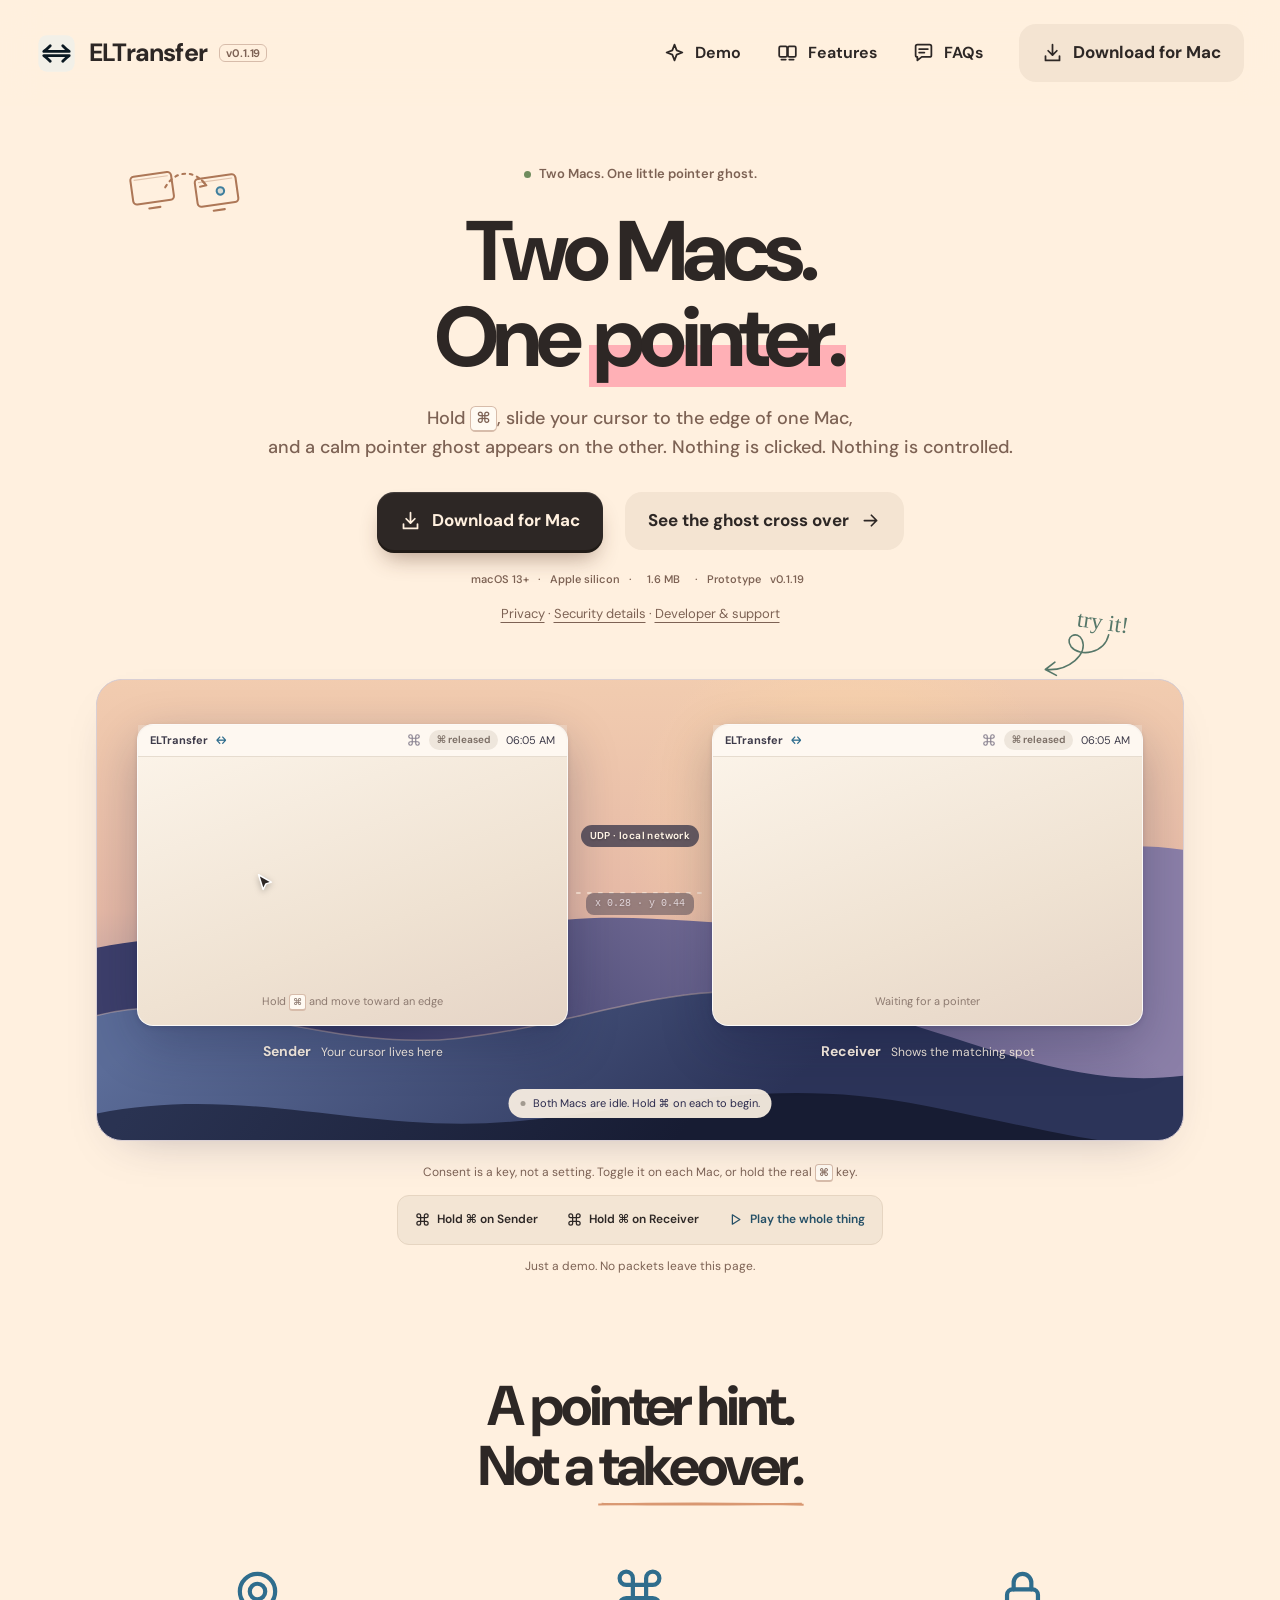
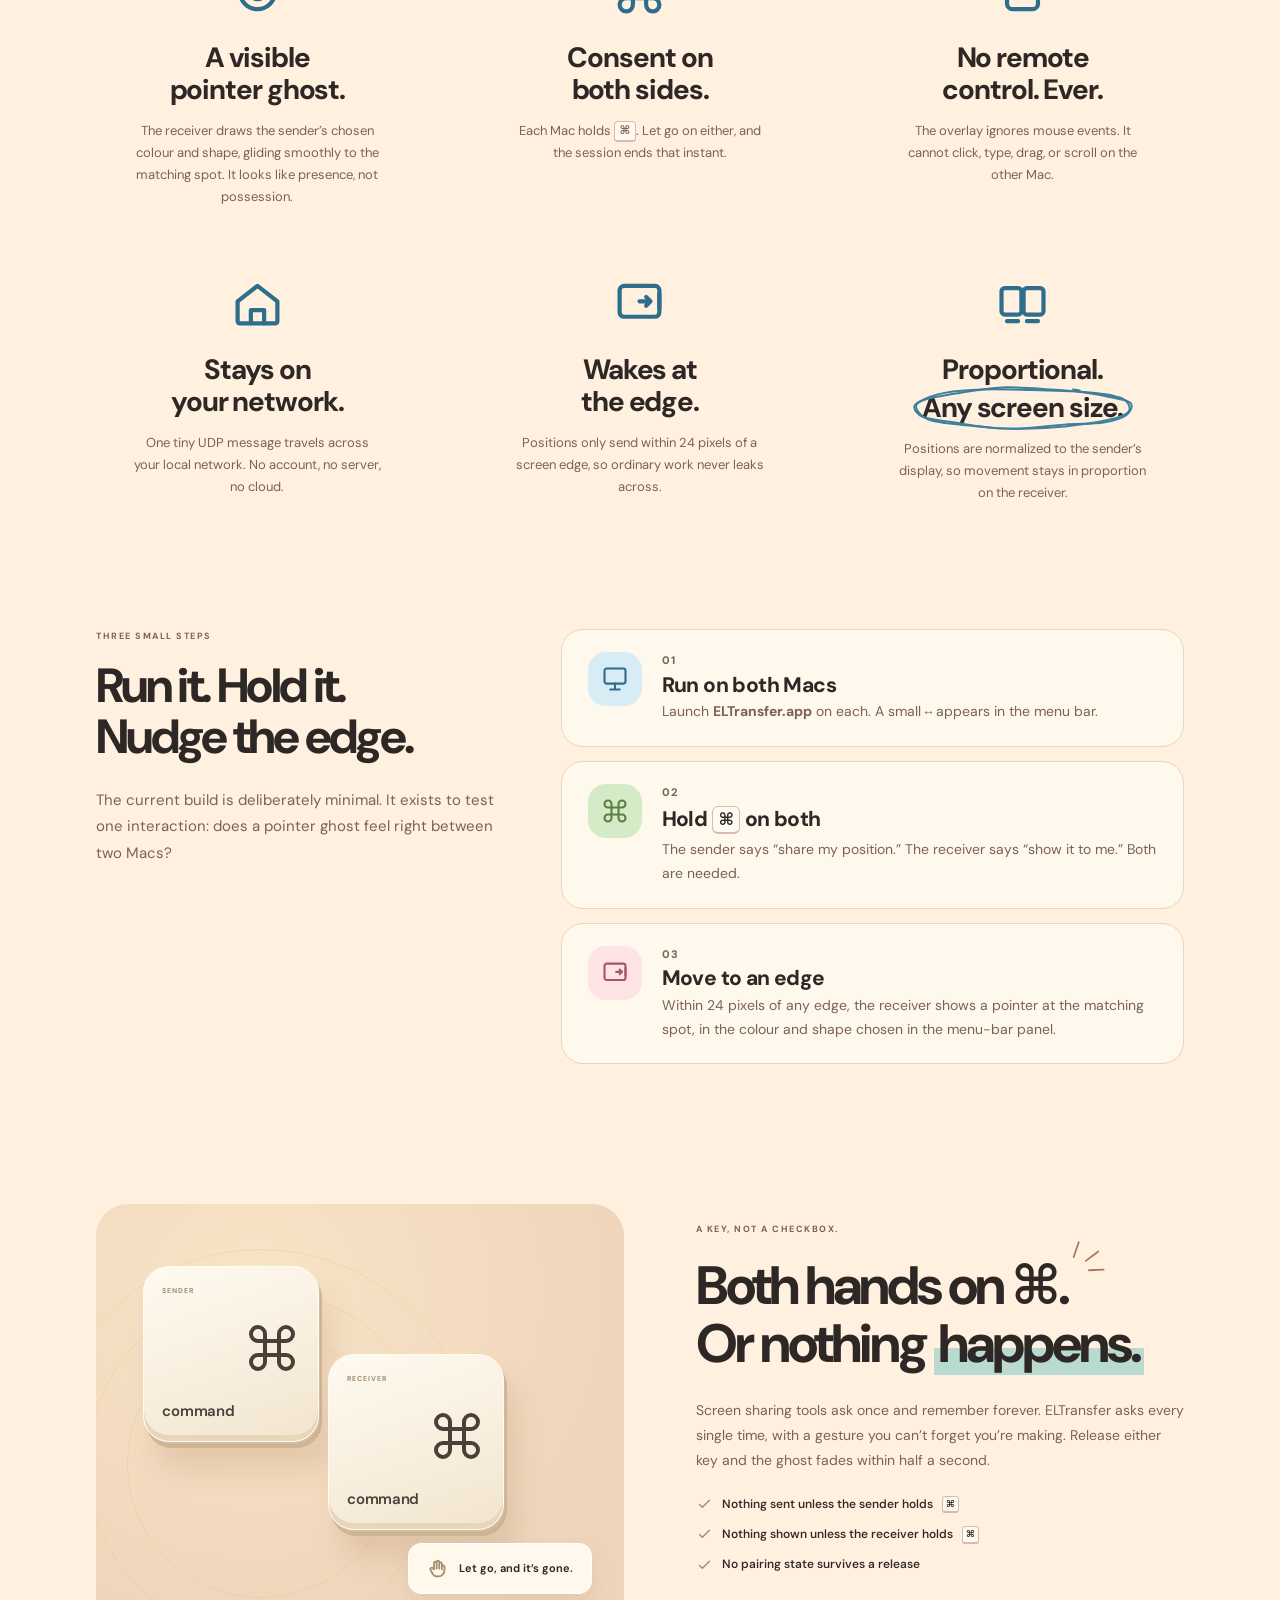
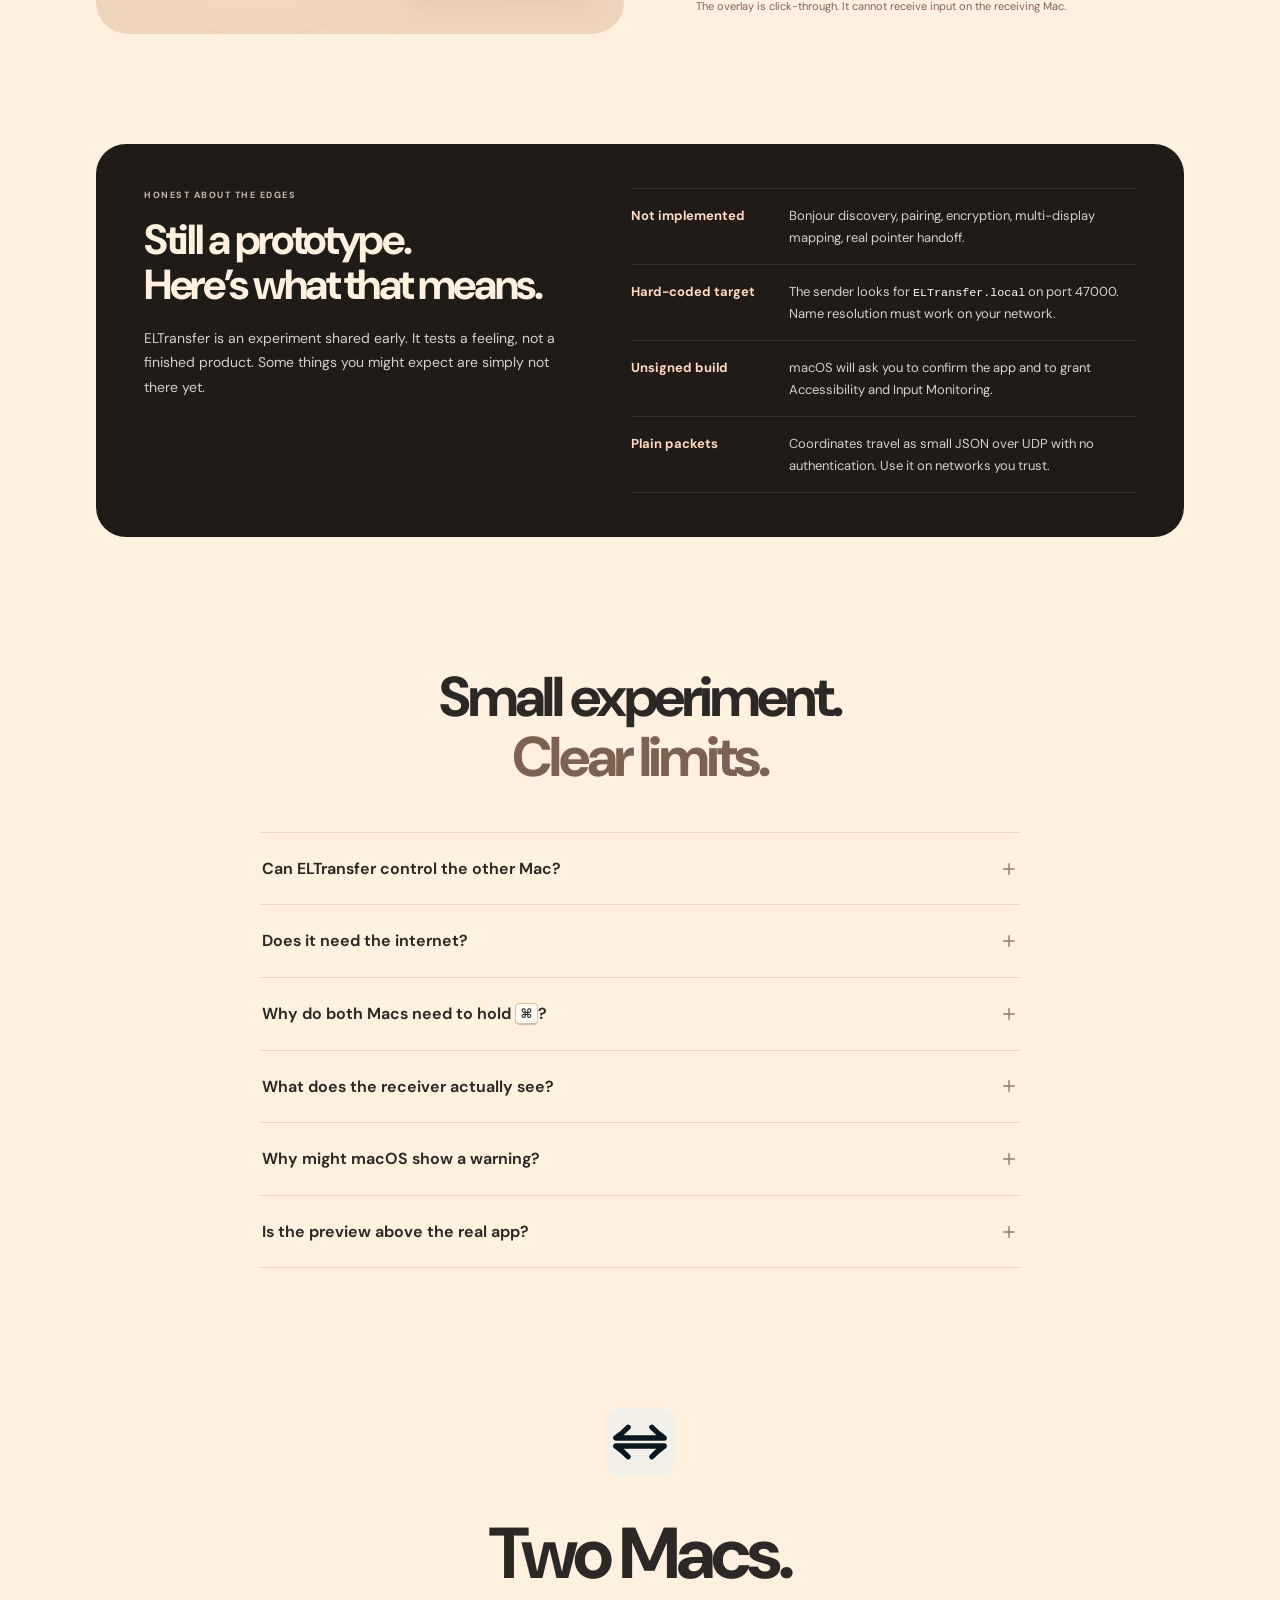
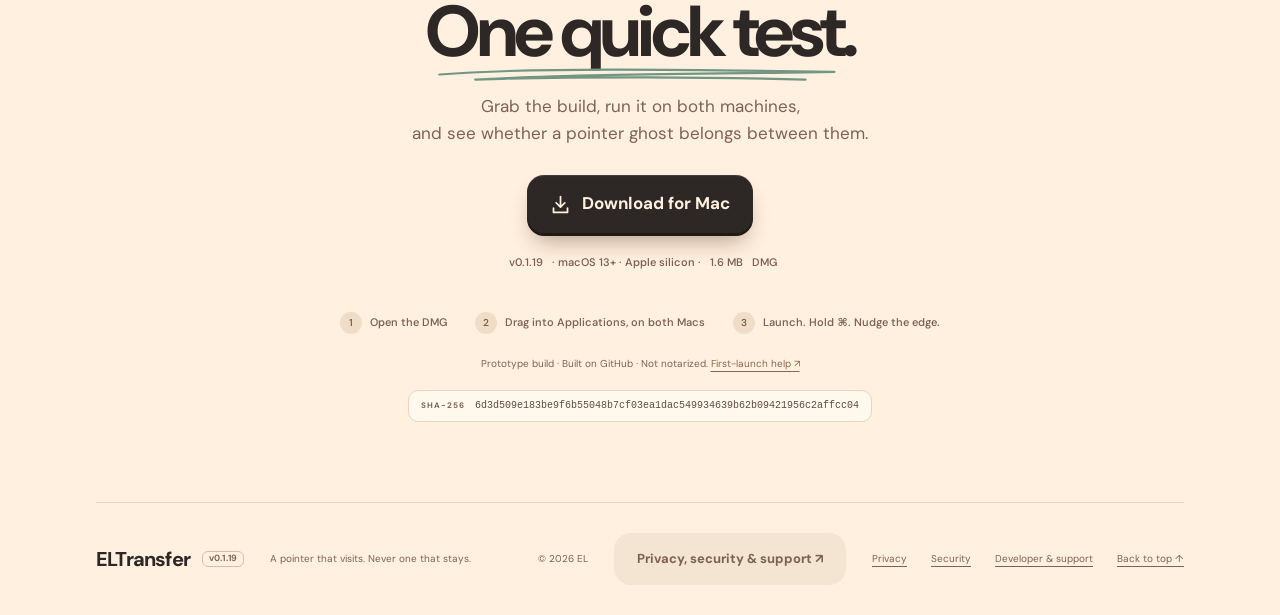
==== eltransfer/index.html @ ddcac4b5 "Publish ELTransfer build 2e50f36" ====
<!doctype html>
<html lang="en">
  <head>
    <meta charset="UTF-8" />
    <link rel="canonical" href="https://duuberian.com/eltransfer/" />
    <meta name="viewport" content="width=device-width, initial-scale=1" />
    <meta name="theme-color" content="#fff0df" />
    <meta
      name="description"
      content="ELTransfer shows where your cursor is on another Mac nearby. A pointer ghost, not a remote control. Local network only, consent on both sides."
    />
    <meta property="og:title" content="ELTransfer — Two Macs. One pointer." />
    <meta
      property="og:description"
      content="A small macOS prototype that shows a sender’s cursor position on a second Mac. No clicks, no typing, no cloud."
    />
    <link rel="icon" href="assets/eltransfer-logo.svg" type="image/svg+xml" />
    <link rel="preconnect" href="https://fonts.googleapis.com" />
    <link rel="preconnect" href="https://fonts.gstatic.com" crossorigin />
    <link
      href="https://fonts.googleapis.com/css2?family=DM+Sans:wght@400;450;500;550;600;650;700;750;800&display=swap"
      rel="stylesheet"
    />
    <link rel="preload" href="assets/desk-wallpaper.svg" as="image" />
    <link rel="stylesheet" href="styles.css?v=4" />
    <title>ELTransfer — Two Macs. One pointer.</title>
  </head>
  <body>
    <a class="skip-link" href="#main">Skip to content</a>
    <svg class="icon-library" xmlns="http://www.w3.org/2000/svg" aria-hidden="true">
      <defs>
        <symbol id="i-arrow" viewBox="0 0 24 24"><path d="M5 12h14m-6-6 6 6-6 6" /></symbol>
        <symbol id="i-download" viewBox="0 0 24 24"><path d="M12 3v12m-5-5 5 5 5-5M4 16v5h16v-5" /></symbol>
        <symbol id="i-command" viewBox="0 0 24 24"><path d="M9 9V6a3 3 0 1 0-3 3h3Zm0 0v6m0-6h6m0 0V6a3 3 0 1 1 3 3h-3Zm0 0v6m0 0h3a3 3 0 1 1-3 3v-3Zm0 0H9m0 0v3a3 3 0 1 1-3-3h3Z" /></symbol>
        <symbol id="i-pointer" viewBox="0 0 24 24"><path d="M5 3l14 8-6 2-3 6-5-16Z" /></symbol>
        <symbol id="i-ghost" viewBox="0 0 24 24"><circle cx="12" cy="12" r="8" /><circle cx="12" cy="12" r="3.5" /></symbol>
        <symbol id="i-lock" viewBox="0 0 24 24"><rect x="5" y="11" width="14" height="9" rx="2.5" /><path d="M8 11V8a4 4 0 0 1 8 0v3" /></symbol>
        <symbol id="i-mac" viewBox="0 0 24 24"><rect x="3" y="3" width="18" height="13" rx="2" /><path d="M8 21h8m-4-5v5" /></symbol>
        <symbol id="i-both" viewBox="0 0 24 24"><rect x="2.5" y="5" width="9" height="12" rx="1.5" /><rect x="12.5" y="5" width="9" height="12" rx="1.5" /><path d="M5 20h5m4 0h5" /></symbol>
        <symbol id="i-check" viewBox="0 0 24 24"><path d="m5 12 4 4L19 6" /></symbol>
        <symbol id="i-chat" viewBox="0 0 24 24"><path d="M5 3h14a2 2 0 0 1 2 2v10a2 2 0 0 1-2 2h-9l-5 4v-4a2 2 0 0 1-2-2V5a2 2 0 0 1 2-2Z" /><path d="M7 8h10M7 12h6" /></symbol>
        <symbol id="i-spark" viewBox="0 0 24 24"><path d="m12 3 2.5 6.5L21 12l-6.5 2.5L12 21l-2.5-6.5L3 12l6.5-2.5L12 3Z" /></symbol>
        <symbol id="i-house" viewBox="0 0 24 24"><path d="m3 11 9-7 9 7v9a1 1 0 0 1-1 1H4a1 1 0 0 1-1-1v-9Z" /><path d="M9 21v-6h6v6" /></symbol>
        <symbol id="i-plus" viewBox="0 0 24 24"><path d="M12 5v14M5 12h14" /></symbol>
        <symbol id="i-play" viewBox="0 0 24 24"><path d="M7 4.5v15l12-7.5-12-7.5Z" /></symbol>
        <symbol id="i-hand" viewBox="0 0 24 24"><path d="M8 13V5.5a1.5 1.5 0 0 1 3 0V12m0-7.5a1.5 1.5 0 0 1 3 0V12m0-5.5a1.5 1.5 0 0 1 3 0V13m0-3a1.5 1.5 0 0 1 3 0v4a7 7 0 0 1-7 7h-1.5a6 6 0 0 1-5-2.7L4 13.5a1.6 1.6 0 0 1 2.7-1.7L8 13" /></symbol>
        <symbol id="i-edge" viewBox="0 0 24 24"><rect x="3" y="4" width="18" height="14" rx="2" /><path d="M21 8v6M13 11h5m-2-2 2 2-2 2" /></symbol>
      </defs>
    </svg>

    <header class="site-header">
      <a class="brand" href="#top" aria-label="ELTransfer home"><span class="app-icon app-icon-small"><img src="assets/eltransfer-logo.svg" alt="" width="1024" height="1024" /></span>ELTransfer <span class="version" data-app-version>v0.1.19</span></a>
      <nav id="main-nav" aria-label="Main navigation">
        <a href="#demo"><svg class="icon" aria-hidden="true"><use href="#i-spark" /></svg>Demo</a>
        <a href="#how"><svg class="icon" aria-hidden="true"><use href="#i-both" /></svg>Features</a>
        <a href="#faq"><svg class="icon" aria-hidden="true"><use href="#i-chat" /></svg>FAQs</a>
        <a class="button button-soft header-download" href="downloads/ELTransfer.dmg" download><svg class="icon" aria-hidden="true"><use href="#i-download" /></svg>Download for Mac</a>
      </nav>
      <button class="menu-button" type="button" aria-label="Open menu" aria-controls="main-nav" aria-expanded="false"><span></span><span></span></button>
    </header>

    <main id="main">
      <section class="hero wrap" id="top">
        <svg class="notebook-doodle hero-screens" viewBox="0 0 120 80" aria-hidden="true" focusable="false">
          <rect x="4" y="14" width="44" height="30" rx="4" />
          <rect x="72" y="26" width="44" height="30" rx="4" />
          <path class="pencil-echo" d="M8 18h36M76 30h36" />
          <path d="M20 50h12M88 62h12" />
          <path class="doodle-arc" d="M40 30c14-18 34-14 44 4" />
          <path d="m80 28 4 6-7 .5" />
          <circle cx="98" cy="42" r="4" />
        </svg>
        <p class="hero-overline"><span class="status-dot"></span> Two Macs. One little pointer ghost.</p>
        <h1>Two Macs.<br /> One <span class="marker">pointer.</span></h1>
        <p class="hero-intro">
          Hold <kbd>⌘</kbd>, slide your cursor to the edge of one Mac,<br /> and a calm pointer ghost appears on the other.
          Nothing is clicked. Nothing is controlled.
        </p>
        <div class="hero-actions">
          <a class="button button-primary" href="downloads/ELTransfer.dmg" download><svg class="icon" aria-hidden="true"><use href="#i-download" /></svg>Download for Mac</a>
          <a class="button button-soft" href="#demo">See the ghost cross over<svg class="icon" aria-hidden="true"><use href="#i-arrow" /></svg></a>
        </div>
        <p class="compatibility">
          macOS 13+ <span>·</span> Apple silicon <span>·</span> <span data-download-size>1.6 MB</span> <span>·</span> Prototype <span data-app-version>v0.1.19</span>
        </p>
        <p class="trust-links"><a href="about.html#privacy-policy">Privacy</a> · <a href="about.html#security">Security details</a> · <a href="about.html#support">Developer &amp; support</a></p>
      </section>

      <section class="demo-section wrap" id="demo" aria-label="Interactive ELTransfer demonstration">
        <div class="demo-margin-note" aria-hidden="true">
          <span>try it!</span>
          <svg class="notebook-doodle" viewBox="0 0 112 72" focusable="false"><path d="M99 8c-6 25-39 31-51 16-10-14 9-23 15-9 8 19-18 42-48 40M26 45 13 55l15 8" /></svg>
        </div>

        <div class="desk" id="desk" data-sender="released" data-receiver="released" data-link="idle">
          <div class="desk-macs">
            <figure class="mac sender" id="sender-mac">
              <div class="mac-screen" id="sender-screen">
                <div class="mac-menubar">
                  <span class="mac-app"><strong>ELTransfer</strong><span class="mac-status" aria-hidden="true">↔</span></span>
                  <span class="mac-system"><svg class="icon" aria-hidden="true"><use href="#i-command" /></svg><span class="consent-pill" id="sender-pill">⌘ released</span><time class="mac-clock" aria-label="Local time"></time></span>
                </div>
                <div class="edge-zone" aria-hidden="true"></div>
                <div class="mac-canvas" id="sender-canvas">
                  <svg class="mac-cursor" id="sender-cursor" viewBox="0 0 24 24" aria-hidden="true"><path d="M5 3l14 8-6 2-3 6-5-16Z" /></svg>
                  <p class="mac-hint" id="sender-hint">Hold <kbd>⌘</kbd> and move toward an edge</p>
                </div>
              </div>
              <figcaption><strong>Sender</strong><span>Your cursor lives here</span></figcaption>
            </figure>

            <div class="link" aria-hidden="true">
              <svg class="link-wire" viewBox="0 0 120 40" preserveAspectRatio="none"><path d="M2 20h116" /></svg>
              <span class="packet" id="packet"></span>
              <span class="link-label" id="link-label">UDP · local network</span>
              <code class="link-readout" id="link-readout">x 0.28 · y 0.44</code>
            </div>

            <figure class="mac receiver" id="receiver-mac">
              <div class="mac-screen" id="receiver-screen">
                <div class="mac-menubar">
                  <span class="mac-app"><strong>ELTransfer</strong><span class="mac-status" aria-hidden="true">↔</span></span>
                  <span class="mac-system"><svg class="icon" aria-hidden="true"><use href="#i-command" /></svg><span class="consent-pill" id="receiver-pill">⌘ released</span><time class="mac-clock" aria-label="Local time"></time></span>
                </div>
                <div class="mac-canvas">
                  <span class="ghost" id="receiver-ghost"><span></span></span>
                  <p class="mac-hint" id="receiver-hint">Waiting for a pointer</p>
                </div>
              </div>
              <figcaption><strong>Receiver</strong><span>Shows the matching spot</span></figcaption>
            </figure>
          </div>
          <p class="desk-caption"><span class="status-dot"></span><span id="demo-caption">Both Macs are idle. Hold ⌘ on each to begin.</span></p>
        </div>

        <div class="demo-controls">
          <p>Consent is a key, not a setting. Toggle it on each Mac, or hold the real <kbd>⌘</kbd> key.</p>
          <div class="consent-group" role="group" aria-label="Demo consent controls">
            <button type="button" class="consent-toggle" data-side="sender" aria-pressed="false"><svg class="icon" aria-hidden="true"><use href="#i-command" /></svg><span>Hold ⌘ on Sender</span></button>
            <button type="button" class="consent-toggle" data-side="receiver" aria-pressed="false"><svg class="icon" aria-hidden="true"><use href="#i-command" /></svg><span>Hold ⌘ on Receiver</span></button>
            <button type="button" class="consent-toggle play" id="demo-play"><svg class="icon" aria-hidden="true"><use href="#i-play" /></svg><span>Play the whole thing</span></button>
          </div>
          <p class="demo-disclaimer">Just a demo. No packets leave this page.</p>
        </div>
        <p class="sr-only" role="status" aria-live="polite" id="demo-status"></p>
        <noscript><p class="noscript-note">This is an illustrative preview. Enable JavaScript to move the pointer; downloads and FAQs work without it.</p></noscript>
      </section>

      <section class="features wrap section" id="how">
        <h2 class="section-title">A pointer hint.<br /> Not a <span class="drawn-underline">takeover.</span></h2>
        <div class="feature-grid">
          <article>
            <svg class="feature-icon icon feature-ghost" viewBox="0 0 24 24" aria-hidden="true">
              <circle class="ghost-ring" cx="12" cy="12" r="8" />
              <circle class="ghost-core" cx="12" cy="12" r="3.5" />
            </svg>
            <h3>A visible<br /> pointer ghost.</h3>
            <p>The receiver draws the sender’s chosen colour and shape, gliding smoothly to the matching spot. It looks like presence, not possession.</p>
          </article>
          <article>
            <svg class="feature-icon icon feature-command" viewBox="0 0 24 24" aria-hidden="true">
              <path class="cmd-shape" d="M9 9V6a3 3 0 1 0-3 3h3Zm0 0v6m0-6h6m0 0V6a3 3 0 1 1 3 3h-3Zm0 0v6m0 0h3a3 3 0 1 1-3 3v-3Zm0 0H9m0 0v3a3 3 0 1 1-3-3h3Z" />
            </svg>
            <h3>Consent on<br /> both sides.</h3>
            <p>Each Mac holds <kbd>⌘</kbd>. Let go on either, and the session ends that instant.</p>
          </article>
          <article>
            <svg class="feature-icon icon feature-lock" viewBox="0 0 24 24" aria-hidden="true">
              <rect x="5" y="11" width="14" height="9" rx="2.5" />
              <path class="lock-shackle" d="M8 11V8a4 4 0 0 1 8 0v3" />
              <circle class="lock-dot icon-detail" cx="12" cy="15.5" r="1.2" fill="currentColor" stroke="none" />
            </svg>
            <h3>No remote<br /> control. Ever.</h3>
            <p>The overlay ignores mouse events. It cannot click, type, drag, or scroll on the other Mac.</p>
          </article>
          <article>
            <svg class="feature-icon icon feature-house" viewBox="0 0 24 24" aria-hidden="true">
              <path d="m3 11 9-7 9 7v9a1 1 0 0 1-1 1H4a1 1 0 0 1-1-1v-9Z" />
              <path class="house-door" pathLength="1" d="M9 21v-6h6v6" />
              <path class="house-signal icon-detail" d="M15 7.5a3 3 0 0 1 3 0" />
            </svg>
            <h3>Stays on<br /> your network.</h3>
            <p>One tiny UDP message travels across your local network. No account, no server, no cloud.</p>
          </article>
          <article>
            <svg class="feature-icon icon feature-edge" viewBox="0 0 24 24" aria-hidden="true">
              <rect x="3" y="4" width="18" height="14" rx="2" />
              <path class="edge-glow" d="M21 8v6" />
              <path class="edge-arrow" d="M12 11h5m-2-2 2 2-2 2" />
            </svg>
            <h3>Wakes at<br /> the edge.</h3>
            <p>Positions only send within 24 pixels of a screen edge, so ordinary work never leaks across.</p>
          </article>
          <article>
            <svg class="feature-icon icon feature-both" viewBox="0 0 24 24" aria-hidden="true">
              <rect x="2.5" y="5" width="9" height="12" rx="1.5" />
              <rect x="12.5" y="5" width="9" height="12" rx="1.5" />
              <path d="M5 20h5m4 0h5" />
              <circle class="both-dot icon-detail" cx="7" cy="11" r="1.4" fill="currentColor" stroke="none" />
            </svg>
            <h3>Proportional.<br /> <span class="drawn-circle">Any screen size.</span></h3>
            <p>Positions are normalized to the sender’s display, so movement stays in proportion on the receiver.</p>
          </article>
        </div>
      </section>

      <section class="steps-section wrap" aria-labelledby="steps-title">
        <div class="steps-intro">
          <p class="eyebrow">THREE SMALL STEPS</p>
          <h2 id="steps-title">Run it. Hold it.<br /> Nudge the edge.</h2>
          <p>The current build is deliberately minimal. It exists to test one interaction: does a pointer ghost feel right between two Macs?</p>
        </div>
        <ol class="steps">
          <li>
            <span class="step-number" aria-hidden="true">01</span>
            <svg class="icon" aria-hidden="true"><use href="#i-mac" /></svg>
            <h3>Run on both Macs</h3>
            <p>Launch <strong>ELTransfer.app</strong> on each. A small <code>↔</code> appears in the menu bar.</p>
          </li>
          <li>
            <span class="step-number" aria-hidden="true">02</span>
            <svg class="icon" aria-hidden="true"><use href="#i-command" /></svg>
            <h3>Hold <kbd>⌘</kbd> on both</h3>
            <p>The sender says “share my position.” The receiver says “show it to me.” Both are needed.</p>
          </li>
          <li>
            <span class="step-number" aria-hidden="true">03</span>
            <svg class="icon" aria-hidden="true"><use href="#i-edge" /></svg>
            <h3>Move to an edge</h3>
            <p>Within 24 pixels of any edge, the receiver shows a pointer at the matching spot, in the colour and shape chosen in the menu-bar panel.</p>
          </li>
        </ol>
      </section>

      <section class="consent wrap" id="consent">
        <div class="consent-art" role="img" aria-label="Illustration of two Command key caps, one for each Mac, both pressed at the same time.">
          <div class="consent-orbit" aria-hidden="true"></div>
          <div class="keycap keycap-sender" aria-hidden="true">
            <small>SENDER</small>
            <svg class="icon" aria-hidden="true"><use href="#i-command" /></svg>
            <span>command</span>
          </div>
          <div class="keycap keycap-receiver" aria-hidden="true">
            <small>RECEIVER</small>
            <svg class="icon" aria-hidden="true"><use href="#i-command" /></svg>
            <span>command</span>
          </div>
          <div class="consent-tag" aria-hidden="true">
            <svg class="icon"><use href="#i-hand" /></svg><span>Let go, and it’s gone.</span>
          </div>
        </div>
        <div class="consent-copy">
          <p class="eyebrow">A KEY, NOT A CHECKBOX.</p>
          <h2><span class="notebook-heading">Both hands on ⌘.<svg class="notebook-doodle consent-rays" viewBox="0 0 48 50" aria-hidden="true" focusable="false"><path d="m8 25 9-17M22 32l17-9M24 44l18 2" /></svg></span><br /> Or nothing <span class="marker marker-small">happens.</span></h2>
          <p>
            Screen sharing tools ask once and remember forever. ELTransfer asks every single time, with a gesture you can’t forget you’re making.
            Release either key and the ghost fades within half a second.
          </p>
          <ul>
            <li><svg class="icon" aria-hidden="true"><use href="#i-check" /></svg>Nothing sent unless the sender holds <kbd>⌘</kbd></li>
            <li><svg class="icon" aria-hidden="true"><use href="#i-check" /></svg>Nothing shown unless the receiver holds <kbd>⌘</kbd></li>
            <li><svg class="icon" aria-hidden="true"><use href="#i-check" /></svg>No pairing state survives a release</li>
          </ul>
          <p class="consent-note">The overlay is click-through. It cannot receive input on the receiving Mac.</p>
        </div>
      </section>

      <section class="limits wrap" aria-labelledby="limits-title">
        <div class="limits-card">
          <div>
            <p class="eyebrow">HONEST ABOUT THE EDGES</p>
            <h2 id="limits-title">Still a prototype.<br /> Here’s what that means.</h2>
            <p>ELTransfer is an experiment shared early. It tests a feeling, not a finished product. Some things you might expect are simply not there yet.</p>
          </div>
          <ul class="limits-list">
            <li><strong>Not implemented</strong><span>Bonjour discovery, pairing, encryption, multi-display mapping, real pointer handoff.</span></li>
            <li><strong>Hard-coded target</strong><span>The sender looks for <code>ELTransfer.local</code> on port 47000. Name resolution must work on your network.</span></li>
            <li><strong>Unsigned build</strong><span>macOS will ask you to confirm the app and to grant Accessibility and Input Monitoring.</span></li>
            <li><strong>Plain packets</strong><span>Coordinates travel as small JSON over UDP with no authentication. Use it on networks you trust.</span></li>
          </ul>
        </div>
      </section>

      <section class="faq section wrap" id="faq">
        <h2 class="section-title">Small experiment.<br /> <span class="muted">Clear limits.</span></h2>
        <div class="faq-list">
          <details>
            <summary><span>Can ELTransfer control the other Mac?</span><svg class="icon" aria-hidden="true"><use href="#i-plus" /></svg></summary>
            <p>No. It sends normalized cursor coordinates and draws an overlay. It cannot move the receiving Mac’s real cursor, click, type, drag, or scroll. The overlay window ignores mouse events entirely.</p>
          </details>
          <details>
            <summary><span>Does it need the internet?</span><svg class="icon" aria-hidden="true"><use href="#i-plus" /></svg></summary>
            <p>No. Both Macs need to be reachable on the same local network. There is no cloud service, no account, and no update feed in this build.</p>
          </details>
          <details>
            <summary><span>Why do both Macs need to hold <kbd>⌘</kbd>?</span><svg class="icon" aria-hidden="true"><use href="#i-plus" /></svg></summary>
            <p>It is a consent gesture. Holding the key means “I’m allowing this right now.” Letting go stops sending on one side and stops showing on the other. Nothing is remembered between sessions.</p>
          </details>
          <details>
            <summary><span>What does the receiver actually see?</span><svg class="icon" aria-hidden="true"><use href="#i-plus" /></svg></summary>
            <p>A soft pointer in the sender’s chosen colour — red, green, blue, yellow or purple — as a circle, rounded square or sharp square. It springs to the proportional position of the sender’s cursor and fades away when packets stop arriving.</p>
          </details>
          <details id="launch-faq">
            <summary><span>Why might macOS show a warning?</span><svg class="icon" aria-hidden="true"><use href="#i-plus" /></svg></summary>
            <p>This prototype is not signed or notarized. If macOS blocks launch, right-click ELTransfer in Applications and choose Open, or allow it in System Settings → Privacy &amp; Security. It also needs Accessibility and Input Monitoring to read the cursor position and the <kbd>⌘</kbd> key. Only open software you trust.</p>
          </details>
          <details>
            <summary><span>Is the preview above the real app?</span><svg class="icon" aria-hidden="true"><use href="#i-plus" /></svg></summary>
            <p>It is an illustration of the interaction, not the macOS app. It mirrors the real behaviour: consent on both sides, activation near the edge, a proportional ghost. Nothing is sent from this page.</p>
          </details>
        </div>
      </section>

      <section class="install wrap" id="install">
        <span class="app-icon app-icon-large"><img src="assets/eltransfer-logo.svg" alt="" width="1024" height="1024" /></span>
        <h2>Two Macs.<br /> <span class="notebook-living">One quick test.<svg class="notebook-doodle living-scribble" viewBox="0 0 300 22" preserveAspectRatio="none" aria-hidden="true" focusable="false"><path pathLength="1" d="M5 11C67 3 174 5 291 8 229 10 105 10 31 17c78-4 172-3 239 0" /></svg></span></h2>
        <p>Grab the build, run it on both machines,<br /> and see whether a pointer ghost belongs between them.</p>
        <a class="button button-primary" href="downloads/ELTransfer.dmg" download><svg class="icon" aria-hidden="true"><use href="#i-download" /></svg>Download for Mac</a>
        <p class="compatibility"><span data-app-version>v0.1.19</span> · macOS 13+ · Apple silicon · <span data-download-size>1.6 MB</span> DMG</p>
        <ol class="install-steps">
          <li><span aria-hidden="true">1</span> Open the DMG</li>
          <li><span aria-hidden="true">2</span> Drag into Applications, on both Macs</li>
          <li><span aria-hidden="true">3</span> Launch. Hold ⌘. Nudge the edge.</li>
        </ol>
        <p class="preview-note">
          Prototype build · Built on GitHub · Not notarized.
          <a href="#launch-faq" id="launch-help">First-launch help ↗</a>
        </p>
        <p class="checksum"><span>SHA-256</span><code data-download-sha256>6d3d509e183be9f6b55048b7cf03ea1dac549934639b62b09421956c2affcc04</code></p>
      </section>
    </main>

    <footer class="wrap">
      <a class="brand" href="#top" aria-label="ELTransfer home">ELTransfer <span class="version" data-app-version>v0.1.19</span></a>
      <p>A pointer that visits. Never one that stays.</p>
      <span>© 2026 EL</span>
      <a class="button button-soft about-button" href="about.html">Privacy, security &amp; support ↗</a>
      <nav class="footer-links" aria-label="Footer navigation"><a href="about.html#privacy-policy">Privacy</a> <a href="about.html#security">Security</a> <a href="about.html#support">Developer &amp; support</a> <a href="#top">Back to top ↑</a></nav>
    </footer>

    <div class="download-toast" role="status" aria-live="polite">
      <span class="toast-icon"><svg class="icon" aria-hidden="true"><use href="#i-download" /></svg></span>
      <span><strong>Your download is starting.</strong><small>Open the DMG, then drag ELTransfer to Applications on both Macs.</small></span>
    </div>
    <script src="script.js?v=4"></script>
  </body>
</html>
---- eltransfer/styles.css ----
/* ELTransfer — warm paper, charcoal type, one blue ghost. Same family as ELWifi. */
:root {
  --paper: #fff0df;
  --ink: #2d2725;
  --muted: #7d6254;
  --soft: #f4e4d2;
  --line: #e8d5c2;
  --pink: #ffb0b6;
  --blue: #2f6d8d;
  --blue-deep: #244f66;
  --blue-soft: #d7ecf4;
  --mint: #d5ebc7;
  --font: "DM Sans", ui-sans-serif, system-ui, sans-serif;
  --mono: ui-monospace, "SF Mono", Menlo, monospace;
  --spring: cubic-bezier(0.22, 1, 0.36, 1);
}
* { box-sizing: border-box; }
html { scroll-behavior: smooth; scroll-padding-top: 110px; }
body { margin: 0; background: var(--paper); color: var(--ink); font: 16px/1.6 var(--font); -webkit-font-smoothing: antialiased; }
button, a, summary { -webkit-tap-highlight-color: transparent; }
button { font: inherit; color: inherit; cursor: pointer; }
a { color: inherit; text-decoration: none; }
h1, h2, h3, p { margin: 0; }
h1, h2, h3 { line-height: 1.08; letter-spacing: -0.055em; font-weight: 750; }
svg { display: block; }
code { font: 500 0.92em/1.4 var(--mono); }
kbd { display: inline-block; min-width: 1.5em; padding: 0 0.35em; border: 1px solid #d7bcaa; border-bottom-width: 2px; border-radius: 0.35em; background: #fffaf2; font: 700 0.8em/1.5 var(--font); text-align: center; vertical-align: 0.08em; }
.icon { width: 24px; height: 24px; fill: none; stroke: currentColor; stroke-width: 2; stroke-linecap: round; stroke-linejoin: round; flex-shrink: 0; }
.icon-library { position: absolute; width: 0; height: 0; overflow: hidden; }
.wrap { width: min(1088px, calc(100% - 64px)); margin-inline: auto; }
.section { padding-block: 105px; }
.section-title { font-size: 56px; text-align: center; }
.muted { color: var(--muted); }
[hidden] { display: none !important; }
.sr-only { position: absolute; width: 1px; height: 1px; padding: 0; margin: -1px; overflow: hidden; clip-path: inset(50%); white-space: nowrap; border: 0; }
::selection { background: var(--pink); color: var(--ink); }
a:focus-visible, button:focus-visible, summary:focus-visible { outline: 3px solid #32718b; outline-offset: 5px; }
.skip-link { position: fixed; top: -100px; left: 20px; z-index: 30; padding: 12px 22px; background: var(--ink); color: var(--paper); border-radius: 12px; }
.skip-link:focus { top: 12px; }
.eyebrow { font-size: 9px; letter-spacing: 1.5px; font-weight: 700; color: var(--muted); }

/* Header */
.site-header { position: sticky; top: 0; z-index: 20; display: flex; align-items: center; justify-content: space-between; gap: 24px; min-height: 106px; padding: 22px 36px; background: #fff0dfe8; backdrop-filter: blur(18px); }
.brand { display: inline-flex; align-items: center; gap: 12px; font-size: 25px; font-weight: 750; letter-spacing: -0.8px; }
.version { align-self: center; padding: 1px 6px; border: 1px solid #d7bcaa; border-radius: 6px; font-size: 11px; color: var(--muted); font-weight: 650; letter-spacing: -0.1px; line-height: 1.3; white-space: nowrap; }
.app-icon { display: block; width: 54px; height: 54px; flex-shrink: 0; }
.app-icon img { display: block; width: 100%; height: 100%; object-fit: contain; }
.app-icon-small { width: 41px; height: 41px; }
.site-header nav { display: flex; align-items: center; gap: 36px; font-weight: 650; }
.site-header nav > a { display: flex; align-items: center; gap: 10px; }
.site-header nav > a:not(.button):hover { color: #8c6755; }
.site-header nav .icon { width: 21px; height: 21px; }
.menu-button { display: none; }

/* Buttons */
.button { display: inline-flex; align-items: center; justify-content: center; gap: 11px; padding: 17px 23px; border: 0; border-radius: 17px; font-size: 17px; font-weight: 700; line-height: 1.4; transition: transform 0.25s var(--spring), box-shadow 0.25s, background 0.25s; }
.button .icon { width: 21px; height: 21px; }
.button-primary { background: var(--ink); color: var(--paper); box-shadow: inset 0 1px 1px #ffffff20, 0 3px 0 #201b17, 0 14px 22px -7px #56332070; }
.button-primary:hover { transform: translateY(-3px); background: #403430; box-shadow: inset 0 1px 1px #ffffff20, 0 3px 0 #201b17, 0 18px 26px -6px #56332060; }
.button-primary:active { transform: translateY(1px); box-shadow: 0 1px 0 #201b17, 0 5px 12px #56332030; }
.button-soft { background: var(--soft); }
.button-soft:hover { background: #edd9c5; transform: translateY(-2px); }

/* Hero */
.hero { position: relative; text-align: center; padding-top: 58px; padding-bottom: 54px; }
.hero-overline { font-size: 13px; font-weight: 600; color: var(--muted); display: flex; align-items: center; justify-content: center; gap: 8px; }
.status-dot { display: inline-block; width: 7px; height: 7px; border-radius: 50%; background: #708c5e; flex-shrink: 0; }
.hero h1 { font-size: clamp(54px, 6.6vw, 96px); margin: 23px auto 24px; letter-spacing: -0.065em; line-height: 1.02; max-width: 1080px; }
.marker { background: linear-gradient(transparent 57%, var(--pink) 57%, var(--pink) 95%, transparent 95%); padding-inline: 4px; border-radius: 3px; white-space: nowrap; }
.marker-small { --pink: #b9dace; }
.hero-intro { color: var(--muted); font-size: 18px; font-weight: 500; line-height: 1.6; }
.hero-intro kbd { font-size: 0.85em; }
.hero-actions { display: flex; justify-content: center; align-items: center; gap: 22px; margin-top: 30px; }
.compatibility { margin-top: 21px; font-size: 11px; font-weight: 550; color: var(--muted); }
.compatibility span { margin-inline: 6px; }
.trust-links { margin-top: 16px; font-size: 13px; color: var(--muted); }
.trust-links a, .footer-links a, .preview-note a, .limits a { text-decoration: underline; text-underline-offset: 4px; }

/* Notebook marks */
.notebook-doodle { fill: none; stroke: currentColor; stroke-width: 2.2; stroke-linecap: round; stroke-linejoin: round; pointer-events: none; user-select: none; }
.pencil-echo { opacity: 0.38; stroke-width: 1.2; }
.hero-screens { position: absolute; width: 112px; height: 76px; top: 50px; left: 3%; color: #ad7757; transform: rotate(-8deg); }
.hero-screens .doodle-arc { stroke-dasharray: 3 5; }
.hero-screens circle { fill: #3f7f9e30; stroke: #3f7f9e; }
.demo-section { position: relative; }
.demo-margin-note { position: absolute; right: 24px; top: -66px; width: 130px; height: 66px; color: #567769; pointer-events: none; user-select: none; }
.demo-margin-note span { display: block; margin-left: 47px; font-family: "Bradley Hand", "Segoe Print", "Chalkboard SE", cursive; font-size: 23px; line-height: 1; transform: rotate(8deg); }
.demo-margin-note svg { width: 94px; height: 53px; margin-top: -7px; }
.notebook-heading, .notebook-living { position: relative; display: inline-block; }
.consent-rays { position: absolute; width: 39px; height: 42px; right: -38px; top: -23px; color: #ad7757; transform: rotate(-9deg); }
.living-scribble { position: absolute; left: 2%; bottom: -13px; width: 96%; height: 19px; color: #729684; stroke-width: 2.5; }

/* Desk: two Macs, one wire, one ghost. */
.desk { position: relative; isolation: isolate; overflow: hidden; border-radius: 26px; border: 1px solid #d9cfd4; padding: 44px 40px 78px; background: #7f7f9f url("assets/desk-wallpaper.svg") center/cover; box-shadow: 0 18px 48px -30px #2b2a4d66; }
.desk-macs { display: grid; grid-template-columns: 1fr 120px 1fr; align-items: center; gap: 12px; }
.mac { margin: 0; display: flex; flex-direction: column; gap: 14px; }
.mac-screen { position: relative; overflow: hidden; border-radius: 16px; border: 1px solid #ffffffb0; background: #f7f1ea; box-shadow: 0 18px 50px #12183a44, 0 2px 5px #12183a22, inset 0 0 0 1px #00000010; transition: box-shadow 0.35s var(--spring); }
.mac-menubar { position: relative; z-index: 2; height: 32px; padding: 0 12px; display: flex; align-items: center; justify-content: space-between; background: #fffaf3d9; backdrop-filter: blur(12px); border-bottom: 1px solid #e6dccf; font-size: 11px; color: #3e3b4a; }
.mac-app, .mac-system { display: flex; align-items: center; gap: 8px; }
.mac-status { font-weight: 700; color: var(--blue); }
.mac-menubar .icon { width: 14px; height: 14px; color: #8a8391; }
.mac-clock { font-variant-numeric: tabular-nums; min-width: 40px; text-align: right; }
.consent-pill { padding: 2px 8px; border-radius: 999px; background: #eee6dc; color: #7c6f66; font-size: 10px; font-weight: 650; transition: background 0.25s, color 0.25s; }
.mac-canvas { position: relative; aspect-ratio: 16 / 10; background: linear-gradient(160deg, #fbf3e8 0%, #efe2d2 60%, #e5d4c6 100%); touch-action: none; overflow: hidden; }
.sender .mac-canvas { cursor: none; }
.mac-hint { position: absolute; inset: auto 0 14px; text-align: center; font-size: 11px; color: #8d7a70; pointer-events: none; transition: opacity 0.3s; }
.mac-hint kbd { font-size: 0.85em; }
.mac figcaption { display: flex; align-items: baseline; justify-content: center; gap: 10px; color: #fff4e6; font-size: 12px; text-shadow: 0 1px 2px #00000040; }
.mac figcaption strong { font-size: 14px; }
.mac figcaption span { opacity: 0.85; }

/* Sender: real arrow cursor, edge zone lights when near. */
.mac-cursor { position: absolute; left: 28%; top: 44%; width: 22px; height: 22px; fill: var(--ink); stroke: #fff; stroke-width: 1.6; stroke-linejoin: round; filter: drop-shadow(0 2px 3px #00000040); transform: translate(-4px, -3px); pointer-events: none; z-index: 3; }
.edge-zone { position: absolute; inset: 32px 0 0; pointer-events: none; z-index: 1; opacity: 0; border-radius: 0 0 16px 16px; box-shadow: inset 0 0 0 8px #2f6d8d3a, inset 0 0 28px 8px #2f6d8d33; transition: opacity 0.3s; }
.desk[data-link="edge"] .edge-zone, .desk[data-link="sending"] .edge-zone { opacity: 1; }
.desk[data-link="sending"] .edge-zone { box-shadow: inset 0 0 0 8px #2f6d8d66, inset 0 0 32px 10px #2f6d8d55; }

/* Receiver: the PointerView ring from the real app. */
.ghost { position: absolute; left: 28%; top: 44%; width: 44px; height: 44px; transform: translate(-50%, -50%) scale(0.7); border-radius: 50%; background: #8e8e93 55%; background: #8e8e9380; opacity: 0; transition: opacity 0.3s var(--spring), transform 0.3s var(--spring), background 0.3s; }
.ghost span { position: absolute; inset: 7px; border: 4px solid #ffffffe6; border-radius: 50%; }
.desk[data-link="sending"] .ghost { opacity: 1; width: 58px; height: 58px; background: #0a84ffbf; transform: translate(-50%, -50%) scale(1); }
.desk[data-link="sending"] .receiver .mac-screen { box-shadow: 0 0 0 3px #7fc2ea80, 0 18px 50px #0a84ff40, 0 2px 5px #12183a22; }
.desk[data-link="fading"] .ghost { opacity: 0.85; background: #8e8e9380; transform: translate(-50%, -50%) scale(0.86); }
.desk[data-link="sending"] .mac-hint { opacity: 0; }

/* The wire between them. */
.link { position: relative; display: flex; flex-direction: column; align-items: center; justify-content: center; gap: 6px; height: 120px; color: #fff4e6; text-shadow: 0 1px 2px #00000050; }
.link-wire { position: absolute; left: -6px; right: -6px; top: 50%; width: calc(100% + 12px); height: 40px; transform: translateY(-50%); stroke: #fff4e6; stroke-width: 2; stroke-dasharray: 4 6; fill: none; opacity: 0.55; }
.desk[data-link="sending"] .link-wire { opacity: 1; animation: wire-flow 0.9s linear infinite; }
@keyframes wire-flow { to { stroke-dashoffset: -20; } }
.packet { position: absolute; left: 0; top: 50%; width: 12px; height: 12px; margin-top: -6px; border-radius: 50%; background: #0a84ff; box-shadow: 0 0 0 4px #0a84ff40, 0 0 14px #0a84ff; opacity: 0; }
.desk[data-link="sending"] .packet { animation: packet-travel 0.9s linear infinite; }
@keyframes packet-travel { 0% { left: -4px; opacity: 0; } 12% { opacity: 1; } 88% { opacity: 1; } 100% { left: calc(100% - 8px); opacity: 0; } }
.link-label { position: relative; z-index: 1; padding: 3px 9px; border-radius: 999px; background: #1b1f3aa6; backdrop-filter: blur(8px); font-size: 10px; font-weight: 650; letter-spacing: 0.4px; margin-top: -46px; }
.link-readout { position: relative; z-index: 1; margin-top: 40px; padding: 4px 9px; border-radius: 8px; background: #1b1f3aa6; backdrop-filter: blur(8px); font-size: 10px; color: #dfe9ff; font-variant-numeric: tabular-nums; opacity: 0.6; transition: opacity 0.25s; }
.desk[data-link="sending"] .link-readout { opacity: 1; color: #fff; }
.desk-caption { position: absolute; bottom: 22px; left: 50%; transform: translateX(-50%); width: max-content; max-width: calc(100% - 24px); padding: 6px 12px; border-radius: 20px; background: #fff4e6e8; display: flex; align-items: center; justify-content: center; gap: 7px; color: #2b2a4d; font-size: 11px; }
.desk-caption .status-dot { width: 5px; height: 5px; background: #a29a90; transition: background 0.25s; }
.desk[data-link="sending"] .desk-caption .status-dot { background: #0a84ff; box-shadow: 0 0 0 3px #0a84ff30; }

/* Consent pills reflect each side. */
.desk[data-sender="held"] #sender-pill, .desk[data-receiver="held"] #receiver-pill { background: var(--blue); color: #fff; }

/* Demo controls */
.demo-controls { display: flex; flex-direction: column; align-items: center; gap: 12px; margin-top: 22px; text-align: center; }
.demo-controls > p { font-size: 12px; color: var(--muted); }
.demo-controls > p kbd { font-size: 0.85em; }
.consent-group { display: flex; flex-wrap: wrap; justify-content: center; gap: 3px; padding: 4px; border: 1px solid #e6d5c1; border-radius: 12px; background: #f3e5d4; }
.consent-toggle { min-height: 40px; display: flex; align-items: center; gap: 7px; padding: 8px 13px; border: 0; border-radius: 8px; background: transparent; font-size: 12px; font-weight: 600; transition: background 0.2s, color 0.2s; }
.consent-toggle .icon { width: 15px; height: 15px; }
.consent-toggle:hover { background: #fffbf399; }
.consent-toggle[aria-pressed="true"] { background: var(--ink); color: var(--paper); box-shadow: 0 1px 4px #654d3030; }
.consent-toggle.play { color: var(--blue-deep); }
.consent-toggle.play[disabled] { opacity: 0.55; cursor: default; }
.demo-disclaimer { font-size: 10px; color: #a08776; }
.noscript-note { padding: 15px; text-align: center; font-size: 12px; }

/* Features: open grid, meaning-specific icons. */
.features { padding-top: 100px; }
.feature-grid { display: grid; grid-template-columns: repeat(3, 1fr); column-gap: 60px; row-gap: 68px; margin-top: 68px; text-align: center; }
.feature-icon { width: 53px; height: 53px; margin: 0 auto 24px; stroke-width: 1.9; overflow: visible; color: var(--blue); }
.feature-grid h3 { font-size: 28px; letter-spacing: -1.1px; line-height: 1.15; }
.feature-grid p { font-size: 13px; line-height: 1.7; color: var(--muted); max-width: 250px; margin: 14px auto 0; }
.feature-grid kbd { font-size: 0.9em; }
.drawn-circle, .drawn-underline { white-space: nowrap; }
.drawn-circle { display: inline-block; margin-top: 6px; }
.drawn-underline { text-decoration: underline; text-decoration-color: #eaa67f; text-decoration-thickness: 4px; text-underline-offset: 7px; }
.annotations-ready .drawn-underline { text-decoration: none; }
.icon-detail { opacity: 0; }
.house-door { stroke-dasharray: 1; stroke-dashoffset: 0; }
.ghost-ring { transform-origin: 12px 12px; }
.cmd-shape { transform-origin: 12px 12px; }
.lock-shackle { transform-origin: 8px 11px; }
@media (hover: hover) and (prefers-reduced-motion: no-preference) {
  .feature-grid article:hover .ghost-ring { animation: ghost-breathe 900ms ease-in-out; }
  .feature-grid article:hover .ghost-core { animation: ghost-fill 900ms ease-in-out; }
  .feature-grid article:hover .cmd-shape { animation: cmd-press 600ms ease-in-out; }
  .feature-grid article:hover .lock-shackle { animation: lock-tug 700ms ease-in-out; }
  .feature-grid article:hover .lock-dot { animation: dot-blink 700ms ease-in-out; }
  .feature-grid article:hover .house-door { animation: ink-line 600ms ease-out both; }
  .feature-grid article:hover .house-signal { animation: dot-blink 900ms ease-in-out 200ms; }
  .feature-grid article:hover .edge-glow { animation: edge-pulse 800ms ease-in-out; }
  .feature-grid article:hover .edge-arrow { animation: nudge 700ms ease-in-out; }
  .feature-grid article:hover .both-dot { animation: hop-across 900ms ease-in-out both; }
}
@keyframes ghost-breathe { 50% { transform: scale(1.12); } }
@keyframes ghost-fill { 0%, 100% { fill: transparent; } 50% { fill: #2f6d8d40; } }
@keyframes cmd-press { 0%, 100% { transform: scale(1); } 40% { transform: scale(0.88); } }
@keyframes lock-tug { 0%, 100% { transform: translateY(0); } 40% { transform: translateY(-1.5px); } 70% { transform: translateY(0.5px); } }
@keyframes dot-blink { 0%, 100% { opacity: 0; } 50% { opacity: 1; } }
@keyframes ink-line { from { stroke-dashoffset: 1; opacity: 0; } 10% { opacity: 1; } to { stroke-dashoffset: 0; opacity: 1; } }
@keyframes edge-pulse { 0%, 100% { stroke-width: 1.9; stroke: currentColor; } 50% { stroke-width: 4; stroke: #0a84ff; } }
@keyframes nudge { 0%, 100% { transform: translateX(0); } 50% { transform: translateX(2.5px); } }
@keyframes hop-across { 0% { opacity: 1; transform: translateX(0); } 45% { opacity: 1; transform: translateX(5px) translateY(-3px); } 55% { opacity: 0; } 60% { opacity: 0; transform: translateX(10px); } 100% { opacity: 1; transform: translateX(10px); } }

/* Steps */
.steps-section { display: grid; grid-template-columns: 0.9fr 1.4fr; gap: 64px; align-items: start; padding-block: 20px 100px; }
.steps-intro h2 { font-size: clamp(32px, 4vw, 48px); margin: 16px 0 24px; }
.steps-intro p:not(.eyebrow) { color: var(--muted); font-size: 15px; line-height: 1.75; }
.steps { list-style: none; padding: 0; margin: 0; display: grid; gap: 14px; counter-reset: step; }
.steps li { position: relative; display: grid; grid-template-columns: 54px 1fr; column-gap: 20px; row-gap: 4px; align-items: start; padding: 22px 26px; border: 1px solid var(--line); border-radius: 22px; background: #fff8ed; }
.steps li .icon { grid-row: 1 / span 3; width: 54px; height: 54px; padding: 13px; border-radius: 18px; background: var(--blue-soft); color: var(--blue); stroke-width: 1.8; }
.steps li:nth-child(2) .icon { background: var(--mint); color: #5c8040; }
.steps li:nth-child(3) .icon { background: #ffe4e6; color: #a95560; }
.step-number { font-size: 11px; font-weight: 800; letter-spacing: 1px; color: var(--muted); }
.steps h3 { font-size: 21px; letter-spacing: -0.6px; }
.steps p { font-size: 14px; color: var(--muted); line-height: 1.7; }
.steps code { font-size: 0.9em; }

/* Consent section: two key caps. */
.consent { display: grid; grid-template-columns: 1.08fr 1fr; gap: 72px; align-items: center; padding-block: 40px 30px; }
.consent-art { height: 430px; position: relative; overflow: hidden; border-radius: 32px; background: radial-gradient(ellipse at 30% 20%, #f8e4c6, #eed4ba 80%); perspective: 1000px; }
.consent-orbit { width: 430px; height: 430px; border: 1px solid #d4ac8535; border-radius: 50%; position: absolute; left: -50px; top: 45px; }
.consent-orbit:before, .consent-orbit:after { content: ""; position: absolute; inset: 40px; border: 1px solid #d4ac8535; border-radius: 50%; }
.consent-orbit:after { inset: 80px; }
.keycap { position: absolute; width: 176px; height: 176px; padding: 18px; display: flex; flex-direction: column; justify-content: space-between; background: linear-gradient(160deg, #fffaf0, #f2e5cf); border: 1px solid #fffdf3; border-radius: 26px; box-shadow: 1px 2px 0 #d3bca0, 3px 6px 0 #cdb495, 12px 28px 28px #9f715230, inset 0 -6px 0 #e7d6ba; transform: translate(var(--card-x, 0px), var(--card-y, 0px)); transition: transform 0.5s var(--spring), box-shadow 0.5s var(--spring); }
.keycap small { font-size: 7px; letter-spacing: 1px; color: #9c856c; font-weight: 650; }
.keycap .icon { width: 56px; height: 56px; color: #4a3f39; stroke-width: 1.7; align-self: flex-end; }
.keycap span { font-size: 15px; font-weight: 600; color: #4a3f39; letter-spacing: -0.3px; }
.keycap-sender { left: 9%; top: 62px; }
.keycap-receiver { left: 44%; top: 150px; }
.consent-tag { position: absolute; right: 6%; bottom: 40px; display: flex; align-items: center; gap: 11px; background: #fff9ed; border: 1px solid #fff; border-radius: 13px; padding: 14px 18px; box-shadow: 0 12px 20px #a5805c20; font-size: 11px; font-weight: 650; }
.consent-tag .icon { width: 21px; height: 21px; color: #a38d6a; }
.consent-copy h2 { font-size: 54px; margin-block: 20px 24px; }
.consent-copy > p:not(.eyebrow) { font-size: 14px; color: var(--muted); line-height: 1.8; }
.consent-copy ul { list-style: none; padding: 0; margin: 22px 0; display: grid; gap: 11px; font-size: 12px; font-weight: 550; }
.consent-copy li { display: flex; align-items: center; gap: 9px; }
.consent-copy li .icon { width: 17px; height: 17px; color: #8b9b6d; }
.consent-copy .consent-note { font-size: 11px !important; color: var(--muted) !important; }

/* Limits card */
.limits { padding-block: 80px 20px; }
.limits-card { display: grid; grid-template-columns: 1fr 1.15fr; gap: 48px; padding: 44px 48px; border-radius: 30px; background: #201b17; color: var(--paper); }
.limits-card .eyebrow { color: #c9b8a9; }
.limits-card h2 { font-size: clamp(30px, 3.6vw, 42px); margin: 14px 0 18px; }
.limits-card > div > p:not(.eyebrow) { color: #d8cfc9; font-size: 14px; line-height: 1.75; }
.limits-list { list-style: none; margin: 0; padding: 0; display: grid; }
.limits-list li { display: grid; grid-template-columns: 140px 1fr; gap: 18px; padding: 16px 0; border-top: 1px solid #ffffff1c; font-size: 13px; line-height: 1.65; }
.limits-list li:last-child { border-bottom: 1px solid #ffffff1c; }
.limits-list strong { color: #ffd9c2; }
.limits-list span { color: #d8cfc9; }
.limits-list code { color: #fff; font-size: 0.9em; }

/* FAQ */
.faq { padding-top: 110px; }
.faq-list { max-width: 760px; margin: 44px auto 0; border-top: 1px solid var(--line); }
details { border-bottom: 1px solid var(--line); }
summary { list-style: none; display: flex; align-items: center; justify-content: space-between; gap: 20px; padding: 23px 2px; font-size: 16px; font-weight: 650; cursor: pointer; }
summary::-webkit-details-marker { display: none; }
summary .icon { width: 18px; height: 18px; color: #987c68; transition: transform 0.25s; }
details[open] summary .icon { transform: rotate(45deg); }
details p { padding: 0 32px 25px 2px; font-size: 14px; color: var(--muted); line-height: 1.8; }

/* Install */
.install { text-align: center; padding-block: 30px 80px; }
.app-icon-large { margin: 0 auto 34px; width: 78px; height: 78px; transition: transform 180ms ease; }
.install h2 { font-size: 72px; }
.install > p:not(.compatibility):not(.preview-note):not(.checksum) { font-size: 17px; color: var(--muted); margin: 22px 0 28px; }
.install-steps { list-style: none; padding: 0; margin: 40px 0 22px; display: flex; align-items: center; justify-content: center; gap: 28px; font-size: 11px; color: var(--muted); font-weight: 550; }
.install-steps li { display: flex; align-items: center; gap: 8px; }
.install-steps li > span { display: grid; place-items: center; width: 22px; height: 22px; border-radius: 50%; background: #efddc7; color: #775a45; font-size: 10px; }
.preview-note { font-size: 10px; color: var(--muted); }
.preview-note a { color: #89684f; }
.checksum { margin-top: 18px; display: inline-flex; align-items: center; gap: 10px; max-width: 100%; padding: 8px 12px; border: 1px solid var(--line); border-radius: 10px; background: #fff8ed; font-size: 10px; color: var(--muted); }
.checksum span { font-weight: 700; letter-spacing: 1px; font-size: 8px; }
.checksum code { font-size: 10px; word-break: break-all; text-align: left; color: #5d4b41; }

/* Footer */
footer { display: flex; flex-wrap: wrap; align-items: center; gap: 26px; padding-block: 30px; border-top: 1px solid var(--line); font-size: 10px; color: var(--muted); }
footer .brand { font-size: 20px; color: var(--ink); }
footer p { margin-right: auto; }
footer .version { font-size: 9px; }
footer .about-button { font-size: 13px; }
.footer-links { display: flex; flex-wrap: wrap; gap: 12px 24px; }

/* Toast */
.download-toast { position: fixed; bottom: 24px; left: 50%; transform: translate(-50%, 25px); display: flex; align-items: center; gap: 12px; width: max-content; max-width: calc(100% - 32px); padding: 15px 20px; background: #fffaf0; border: 1px solid #e6d3bd; border-radius: 17px; box-shadow: 0 12px 40px #664a332e; z-index: 30; opacity: 0; visibility: hidden; transition: opacity 0.2s, transform 0.2s, visibility 0.2s; pointer-events: none; }
.download-toast.show { opacity: 1; visibility: visible; transform: translate(-50%, 0); }
.toast-icon { width: 38px; height: 38px; border-radius: 11px; display: grid; place-items: center; background: var(--soft); color: #8c7058; }
.toast-icon .icon { width: 20px; height: 20px; }
.download-toast strong, .download-toast small { display: block; }
.download-toast strong { font-size: 13px; }
.download-toast small { font-size: 10px; color: var(--muted); margin-top: 3px; }

/* About page */
.about-header { display: flex; align-items: center; justify-content: space-between; gap: 16px; padding-block: 24px; }
.about-header .brand { font-size: 24px; }
.about-navigation { display: flex; flex-wrap: wrap; justify-content: center; gap: 12px 24px; margin-top: 28px; }
.about-navigation a, .trust-grid a, .policy a { text-decoration: underline; text-underline-offset: 4px; color: var(--blue); }
.about-page .trust-section { padding-top: 56px; padding-bottom: 80px; }
.about-page .section-title { font-size: clamp(34px, 5vw, 56px); }
.trust-grid { display: grid; grid-template-columns: 1fr 1fr; gap: 48px; margin-top: 48px; }
.trust-grid article { padding-top: 24px; border-top: 1px solid var(--line); }
.trust-grid h2, .policy h2 { font-size: 28px; margin: 12px 0 20px; }
.trust-grid p, .policy dd { color: var(--muted); }
.trust-grid p + p { margin-top: 16px; }
.trust-grid article > a { display: inline-block; margin-top: 20px; }
.policy { margin-top: 48px; padding: 32px; border: 1px solid var(--line); border-radius: 24px; }
.policy dl { margin: 0; }
.policy dl > div { display: grid; grid-template-columns: 155px 1fr; gap: 24px; padding: 18px 0; border-top: 1px solid var(--line); }
.policy dt { font-weight: 700; }
.policy dd { margin: 0; }

/* Motion accents */
@media (hover: hover) and (prefers-reduced-motion: no-preference) {
  .app-icon-large:hover { transform: translateY(5px) scale(0.98); }
  .hero-screens { pointer-events: auto; }
  .demo-margin-note { pointer-events: auto; }
  .hero-screens:hover { animation: doodle-tilt 700ms ease-in-out; }
  .demo-margin-note:hover svg { animation: doodle-arrow 650ms ease-in-out; }
  .demo-margin-note:hover span { animation: doodle-note 650ms ease-in-out; }
  .notebook-heading:hover .consent-rays { animation: doodle-rays 600ms ease-out; }
  .notebook-living:hover .living-scribble path { animation: doodle-underline 650ms ease-in-out; }
}
@keyframes doodle-tilt { 0%, 100% { transform: rotate(-8deg); } 50% { transform: rotate(-4deg) scale(1.03); } }
@keyframes doodle-arrow { 0%, 100% { transform: translate(0, 0); } 50% { transform: translate(-2px, 2px); } }
@keyframes doodle-note { 0%, 100% { transform: rotate(8deg); } 50% { transform: rotate(6deg) translateY(-1px); } }
@keyframes doodle-rays { 0%, 100% { transform: rotate(-9deg) scale(1); } 50% { transform: rotate(-7deg) scale(1.06); } }
@keyframes doodle-underline { 0%, 100% { stroke-width: 2.5; } 50% { stroke-width: 3.1; } }

/* Responsive */
@media (max-width: 1100px) {
  .hero h1 { font-size: 76px; }
  .consent { gap: 42px; }
  .consent-copy h2 { font-size: 48px; }
  .feature-grid { column-gap: 35px; }
  .feature-grid h3 { font-size: 26px; }
  .site-header nav { gap: 25px; }
  .desk { padding: 34px 28px 74px; }
  .keycap { width: 150px; height: 150px; }
  .keycap-receiver { left: 46%; }
}
@media (max-width: 900px) {
  .hero h1 { font-size: 66px; }
  .feature-grid { column-gap: 25px; }
  .feature-grid h3 { font-size: 23px; }
  .consent { gap: 30px; }
  .consent-copy h2 { font-size: 43px; }
  .consent-copy > p:not(.eyebrow) { font-size: 13px; }
  .consent-art { height: 410px; }
  .consent-tag { bottom: 58px; font-size: 10px; padding: 12px; }
  .hero-screens { width: 76px; height: 52px; left: 1%; top: 40px; }
  .consent-rays { width: 29px; right: -25px; top: -27px; }
  .steps-section { grid-template-columns: 1fr; gap: 32px; }
  .limits-card { grid-template-columns: 1fr; gap: 24px; padding: 34px; }
  .desk-macs { grid-template-columns: 1fr 72px 1fr; gap: 8px; }
  .link-label { font-size: 9px; }
}
@media (max-width: 700px) {
  html { scroll-padding-top: 95px; }
  .wrap { width: calc(100% - 40px); }
  .site-header { min-height: 84px; padding: 17px 20px; }
  .brand { font-size: 23px; gap: 10px; }
  .site-header nav { display: none; position: absolute; left: 20px; right: 20px; top: 76px; padding: 14px; background: #fff7eb; border: 1px solid var(--line); border-radius: 18px; box-shadow: 0 15px 25px #5c38231c; flex-direction: column; align-items: stretch; gap: 3px; }
  .site-header nav > a:not(.button) { padding: 12px; }
  .site-header.open nav { display: flex; }
  .menu-button { display: flex; flex-direction: column; align-items: center; justify-content: center; gap: 5px; width: 44px; height: 44px; background: var(--soft); border: 0; border-radius: 13px; }
  .menu-button span { width: 18px; height: 2px; border-radius: 2px; background: var(--ink); transition: transform 0.2s; }
  .open .menu-button span:first-child { transform: translateY(3.5px) rotate(45deg); }
  .open .menu-button span:last-child { transform: translateY(-3.5px) rotate(-45deg); }
  .hero { padding-top: 36px; padding-bottom: 40px; }
  .hero-overline { font-size: 11px; }
  .hero h1 { font-size: clamp(43px, 9vw, 57px); line-height: 1.06; letter-spacing: -0.065em; margin: 22px 0; }
  .hero-intro { font-size: 15px; }
  .hero-intro br { display: none; }
  .hero-actions { gap: 13px; flex-wrap: wrap; margin-top: 25px; }
  .button { font-size: 14px; padding: 15px 18px; border-radius: 14px; }
  .button .icon { width: 18px; height: 18px; }
  .compatibility { font-size: 9px; margin-top: 20px; }
  .compatibility span { margin-inline: 3px; }
  .trust-links { line-height: 2; }
  .hero-screens { width: 54px; height: 36px; top: 3px; left: 5%; }
  .demo-margin-note { display: none; }
  .desk { padding: 22px 16px 66px; border-radius: 20px; }
  .desk-macs { grid-template-columns: 1fr; gap: 10px; }
  .link { height: 64px; flex-direction: row; gap: 10px; }
  .link-wire { display: none; }
  .link-label, .link-readout { margin: 0; }
  .packet { display: none; }
  .mac figcaption { font-size: 11px; }
  .section { padding-block: 75px; }
  .features { padding-top: 75px; }
  .section-title { font-size: 42px; }
  .feature-grid { grid-template-columns: repeat(2, 1fr); gap: 44px 24px; margin-top: 48px; }
  .feature-icon { width: 44px; height: 44px; margin-bottom: 18px; }
  .feature-grid h3 { font-size: 23px; letter-spacing: -0.8px; }
  .feature-grid p { font-size: 11px; margin-top: 11px; max-width: 210px; }
  .steps-section { padding-bottom: 60px; }
  .steps-intro { text-align: center; }
  .steps li { padding: 18px; grid-template-columns: 44px 1fr; column-gap: 14px; }
  .steps li .icon { width: 44px; height: 44px; padding: 10px; }
  .consent { grid-template-columns: 1fr; gap: 34px; padding-top: 15px; }
  .consent-copy { grid-row: 1; text-align: center; max-width: 440px; margin: auto; }
  .consent-copy h2 { font-size: 46px; }
  .consent-copy ul { width: max-content; max-width: 100%; margin: 23px auto; text-align: left; }
  .consent-art { width: min(440px, 100%); justify-self: center; height: 370px; }
  .keycap { width: 136px; height: 136px; padding: 14px; border-radius: 22px; }
  .keycap .icon { width: 44px; height: 44px; }
  .keycap-sender { left: 8%; top: 44px; }
  .keycap-receiver { left: 48%; top: 120px; }
  .consent-tag { bottom: 30px; right: 6%; font-size: 11px; padding: 12px 17px; }
  .consent-rays { width: 25px; right: -21px; top: -29px; }
  .limits { padding-top: 40px; }
  .limits-card { padding: 26px; border-radius: 24px; }
  .limits-list li { grid-template-columns: 1fr; gap: 4px; padding: 14px 0; }
  .faq-list { margin-top: 33px; }
  summary { font-size: 14px; padding-block: 21px; }
  details p { font-size: 12px; padding-right: 12px; }
  .install { padding-top: 20px; padding-bottom: 55px; }
  .install h2 { font-size: clamp(40px, 11vw, 54px); }
  .install > p:not(.compatibility):not(.preview-note):not(.checksum) { font-size: 14px; }
  .install-steps { gap: 13px; flex-wrap: wrap; font-size: 10px; margin-top: 30px; }
  .install-steps li { gap: 5px; }
  .preview-note { font-size: 9px; }
  .living-scribble { height: 14px; bottom: -10px; }
  .app-icon-large { width: 68px; height: 68px; }
  footer { gap: 18px; padding-block: 25px; }
  footer p { flex: 1; text-align: right; font-size: 9px; }
  footer > span { flex: 1; }
  footer .brand { font-size: 19px; }
  .trust-grid { grid-template-columns: 1fr; gap: 28px; }
  .policy { padding: 24px; }
  .policy dl > div { grid-template-columns: 1fr; gap: 8px; }
}
@media (max-width: 400px) {
  .wrap { width: calc(100% - 32px); }
  .site-header { padding-inline: 16px; }
  .hero h1 { font-size: 43px; max-width: 340px; margin-inline: auto; }
  .hero-intro { font-size: 13px; }
  .hero-actions { flex-direction: column; gap: 18px; }
  .hero-actions .button-soft { background: transparent; padding: 0; font-size: 12px; }
  .hero-actions .button-primary { padding: 17px 22px; font-size: 15px; }
  .hero .compatibility { max-width: 260px; margin-inline: auto; line-height: 1.8; }
  .feature-grid { gap: 38px 16px; }
  .feature-grid h3 { font-size: 20px; }
  .feature-grid p { font-size: 10px; }
  .section-title { font-size: 37px; }
  .consent-art { height: 330px; }
  .keycap { width: 120px; height: 120px; }
  .keycap-receiver { left: 50%; top: 110px; }
  .consent-copy h2 { font-size: 40px; }
  .desk { padding: 16px 12px 62px; }
  .mac-menubar { padding: 0 8px; font-size: 10px; }
  .mac-clock { display: none; }
  .consent-group { width: 100%; }
  .consent-toggle { flex: 1 1 100%; justify-content: center; }
}
@media (prefers-reduced-motion: reduce) {
  html { scroll-behavior: auto; }
  *, *:before, *:after { animation: none !important; transition: none !important; }
  .desk[data-link="sending"] .packet { opacity: 1; left: calc(50% - 6px); }
}
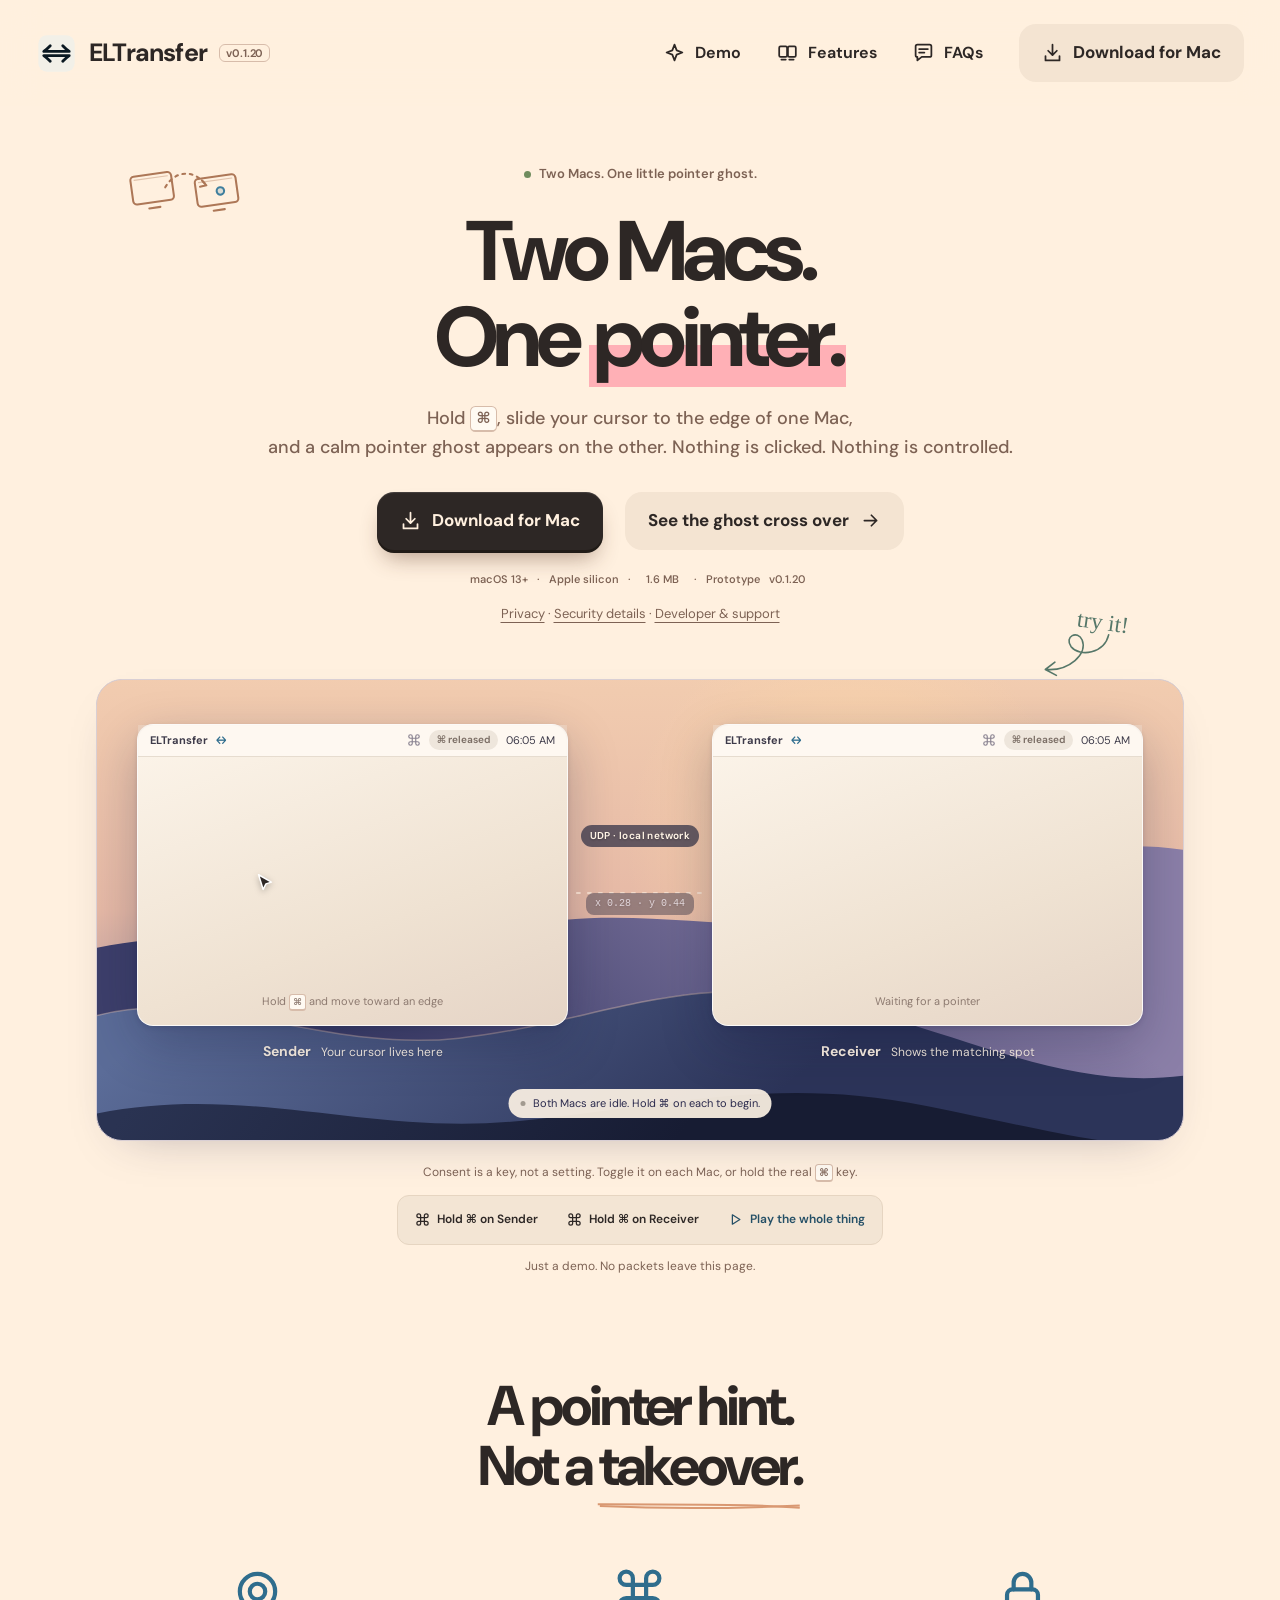
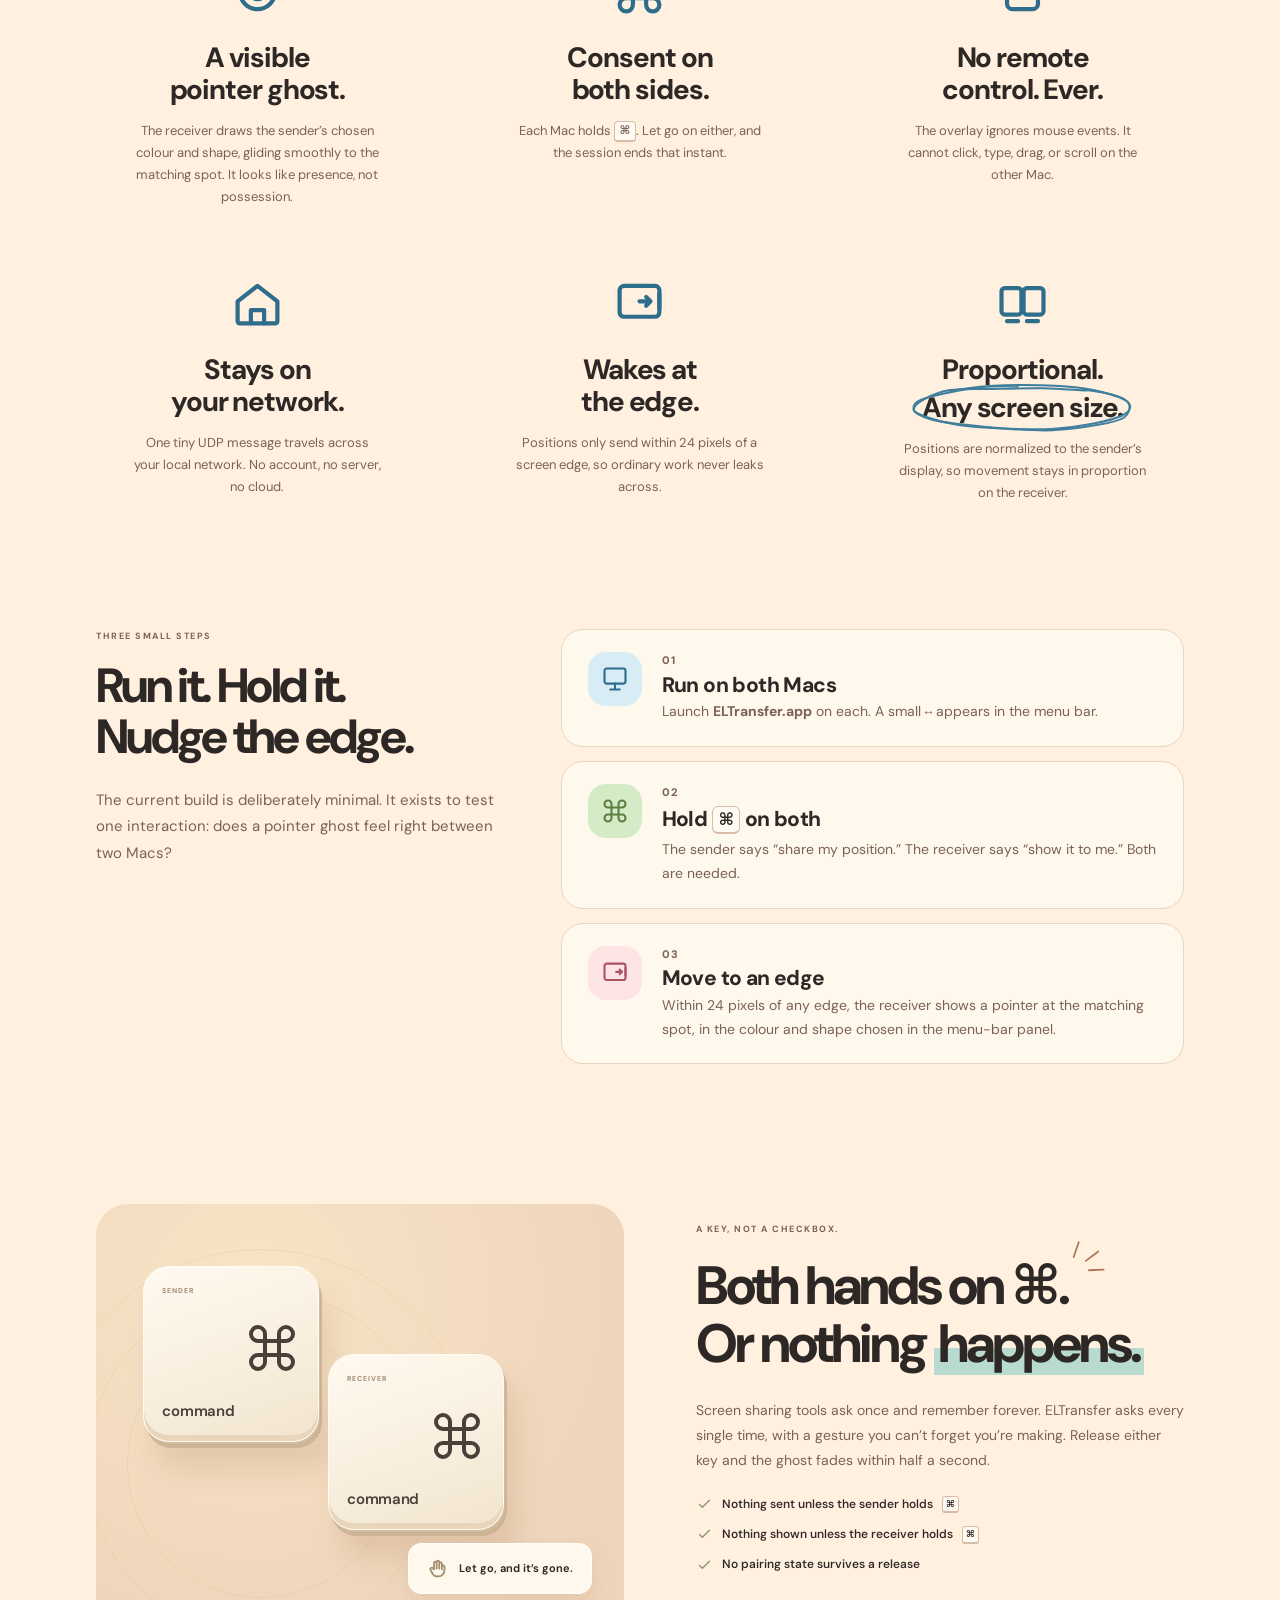
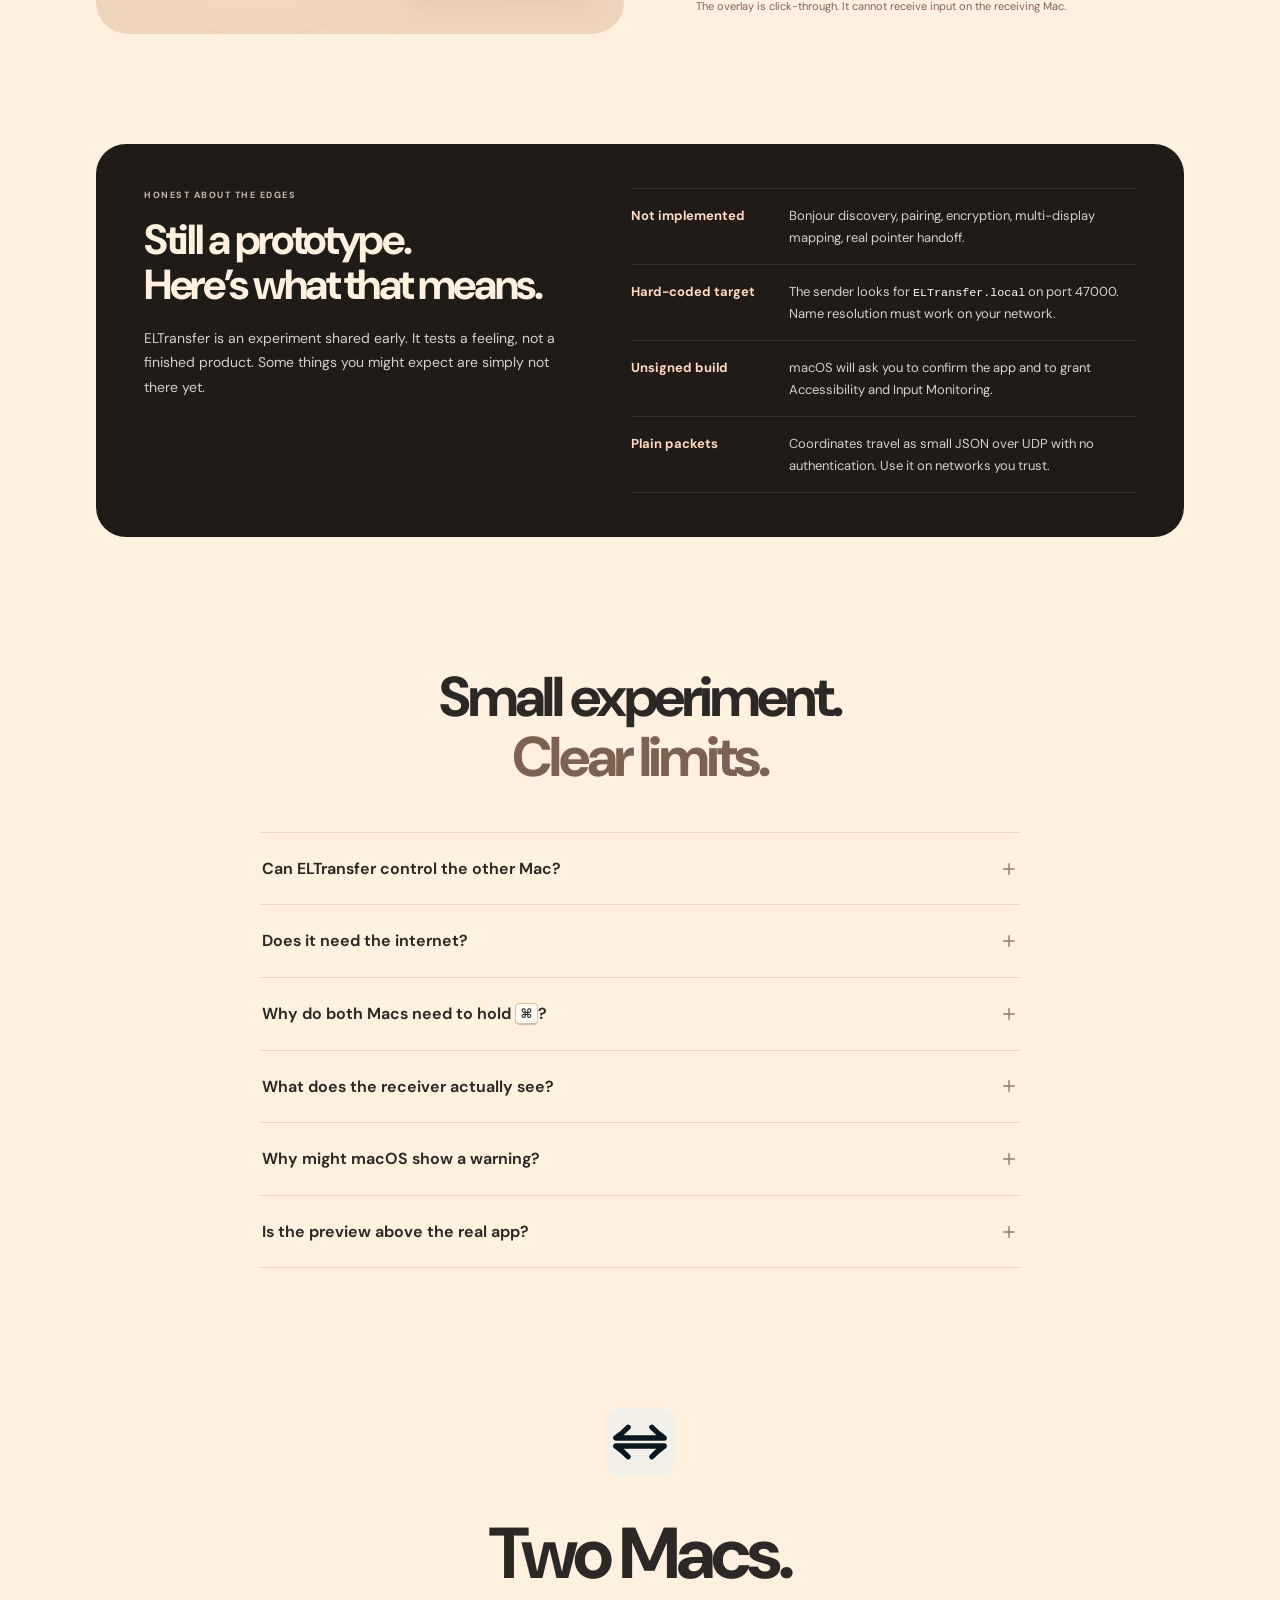
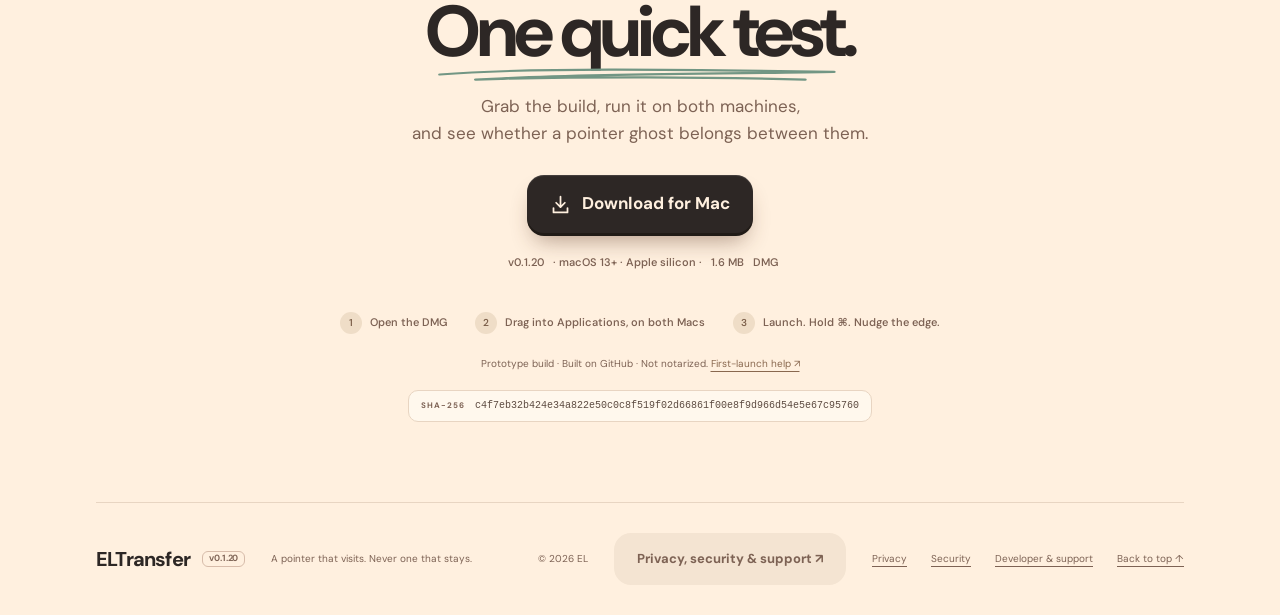
==== commit 02d6f464: "Publish ELTransfer build c909410" ====
--- a/eltransfer/index.html
+++ b/eltransfer/index.html
@@ -49,7 +49,7 @@
     </svg>
 
     <header class="site-header">
-      <a class="brand" href="#top" aria-label="ELTransfer home"><span class="app-icon app-icon-small"><img src="assets/eltransfer-logo.svg" alt="" width="1024" height="1024" /></span>ELTransfer <span class="version" data-app-version>v0.1.19</span></a>
+      <a class="brand" href="#top" aria-label="ELTransfer home"><span class="app-icon app-icon-small"><img src="assets/eltransfer-logo.svg" alt="" width="1024" height="1024" /></span>ELTransfer <span class="version" data-app-version>v0.1.20</span></a>
       <nav id="main-nav" aria-label="Main navigation">
         <a href="#demo"><svg class="icon" aria-hidden="true"><use href="#i-spark" /></svg>Demo</a>
         <a href="#how"><svg class="icon" aria-hidden="true"><use href="#i-both" /></svg>Features</a>
@@ -81,7 +81,7 @@
           <a class="button button-soft" href="#demo">See the ghost cross over<svg class="icon" aria-hidden="true"><use href="#i-arrow" /></svg></a>
         </div>
         <p class="compatibility">
-          macOS 13+ <span>·</span> Apple silicon <span>·</span> <span data-download-size>1.6 MB</span> <span>·</span> Prototype <span data-app-version>v0.1.19</span>
+          macOS 13+ <span>·</span> Apple silicon <span>·</span> <span data-download-size>1.6 MB</span> <span>·</span> Prototype <span data-app-version>v0.1.20</span>
         </p>
         <p class="trust-links"><a href="about.html#privacy-policy">Privacy</a> · <a href="about.html#security">Security details</a> · <a href="about.html#support">Developer &amp; support</a></p>
       </section>
@@ -316,7 +316,7 @@
         <h2>Two Macs.<br /> <span class="notebook-living">One quick test.<svg class="notebook-doodle living-scribble" viewBox="0 0 300 22" preserveAspectRatio="none" aria-hidden="true" focusable="false"><path pathLength="1" d="M5 11C67 3 174 5 291 8 229 10 105 10 31 17c78-4 172-3 239 0" /></svg></span></h2>
         <p>Grab the build, run it on both machines,<br /> and see whether a pointer ghost belongs between them.</p>
         <a class="button button-primary" href="downloads/ELTransfer.dmg" download><svg class="icon" aria-hidden="true"><use href="#i-download" /></svg>Download for Mac</a>
-        <p class="compatibility"><span data-app-version>v0.1.19</span> · macOS 13+ · Apple silicon · <span data-download-size>1.6 MB</span> DMG</p>
+        <p class="compatibility"><span data-app-version>v0.1.20</span> · macOS 13+ · Apple silicon · <span data-download-size>1.6 MB</span> DMG</p>
         <ol class="install-steps">
           <li><span aria-hidden="true">1</span> Open the DMG</li>
           <li><span aria-hidden="true">2</span> Drag into Applications, on both Macs</li>
@@ -326,12 +326,12 @@
           Prototype build · Built on GitHub · Not notarized.
           <a href="#launch-faq" id="launch-help">First-launch help ↗</a>
         </p>
-        <p class="checksum"><span>SHA-256</span><code data-download-sha256>6d3d509e183be9f6b55048b7cf03ea1dac549934639b62b09421956c2affcc04</code></p>
+        <p class="checksum"><span>SHA-256</span><code data-download-sha256>c4f7eb32b424e34a822e50c0c8f519f02d66861f00e8f9d966d54e5e67c95760</code></p>
       </section>
     </main>
 
     <footer class="wrap">
-      <a class="brand" href="#top" aria-label="ELTransfer home">ELTransfer <span class="version" data-app-version>v0.1.19</span></a>
+      <a class="brand" href="#top" aria-label="ELTransfer home">ELTransfer <span class="version" data-app-version>v0.1.20</span></a>
       <p>A pointer that visits. Never one that stays.</p>
       <span>© 2026 EL</span>
       <a class="button button-soft about-button" href="about.html">Privacy, security &amp; support ↗</a>
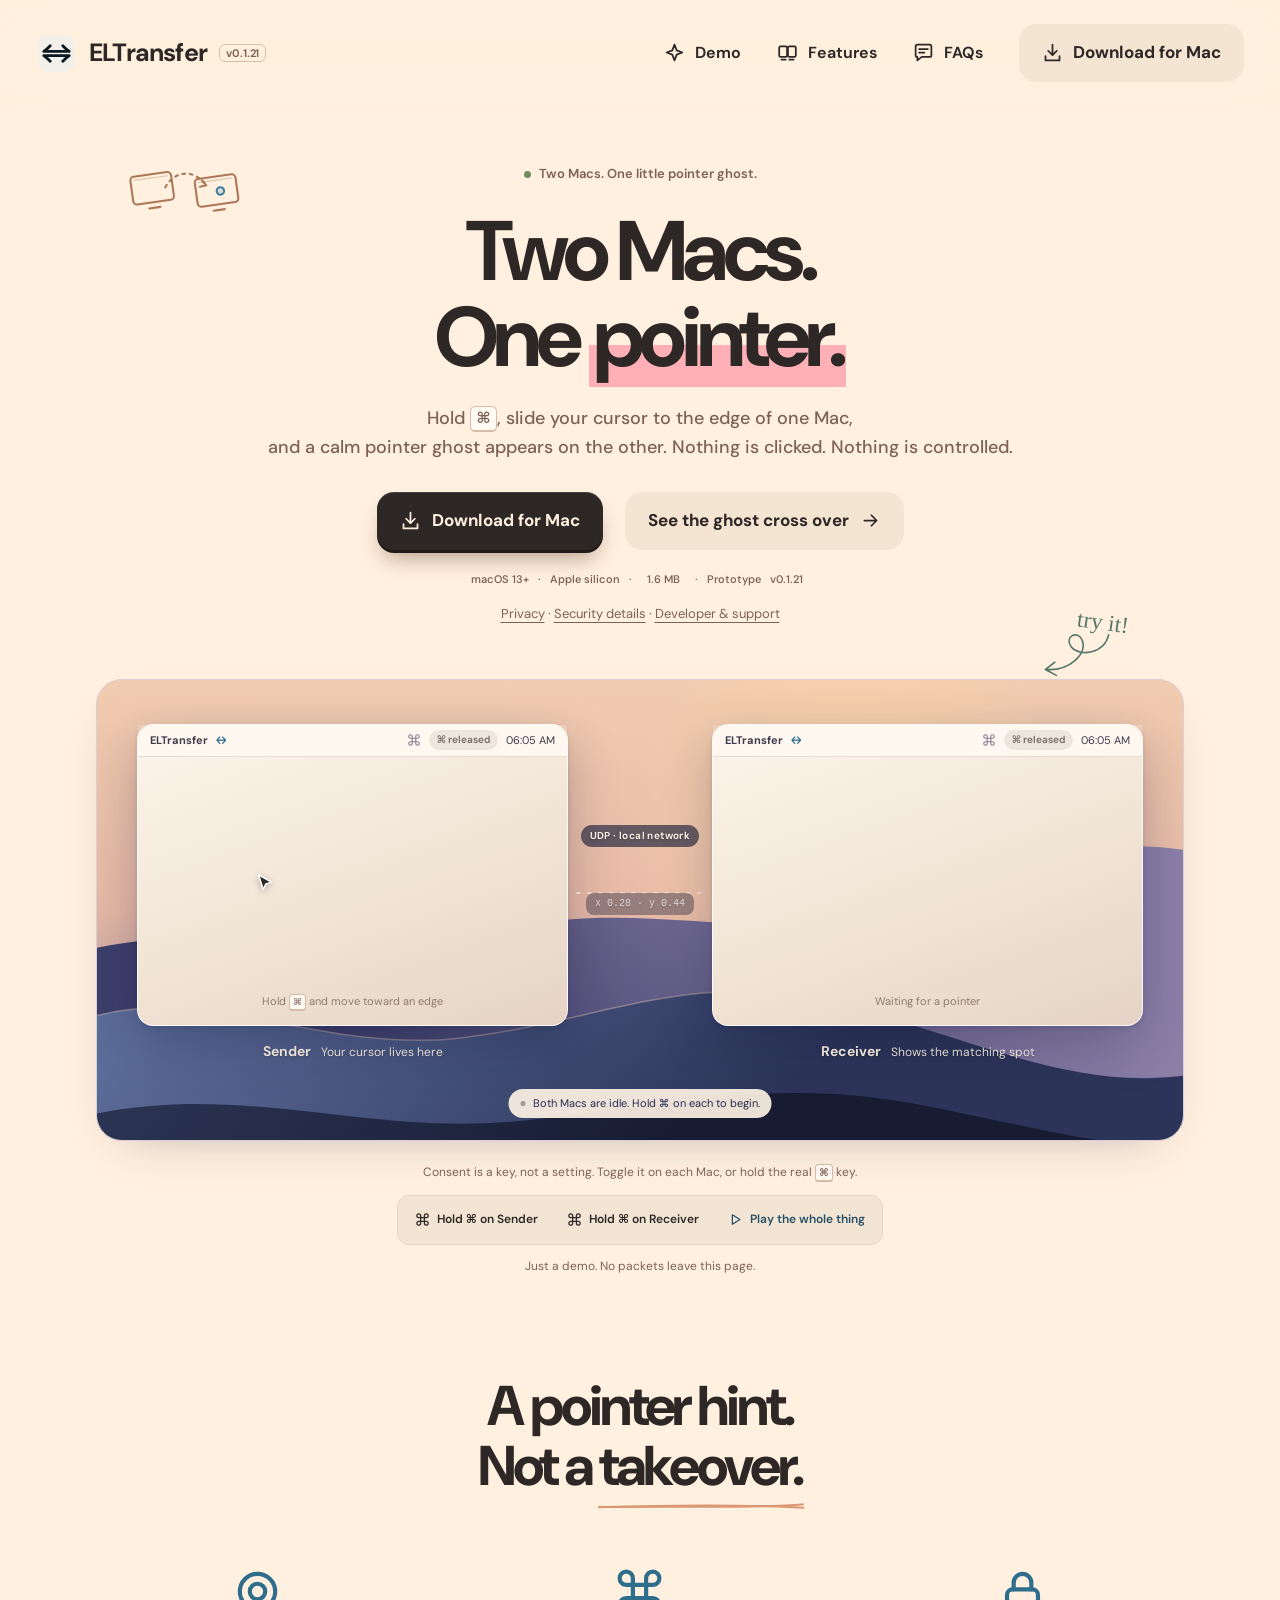
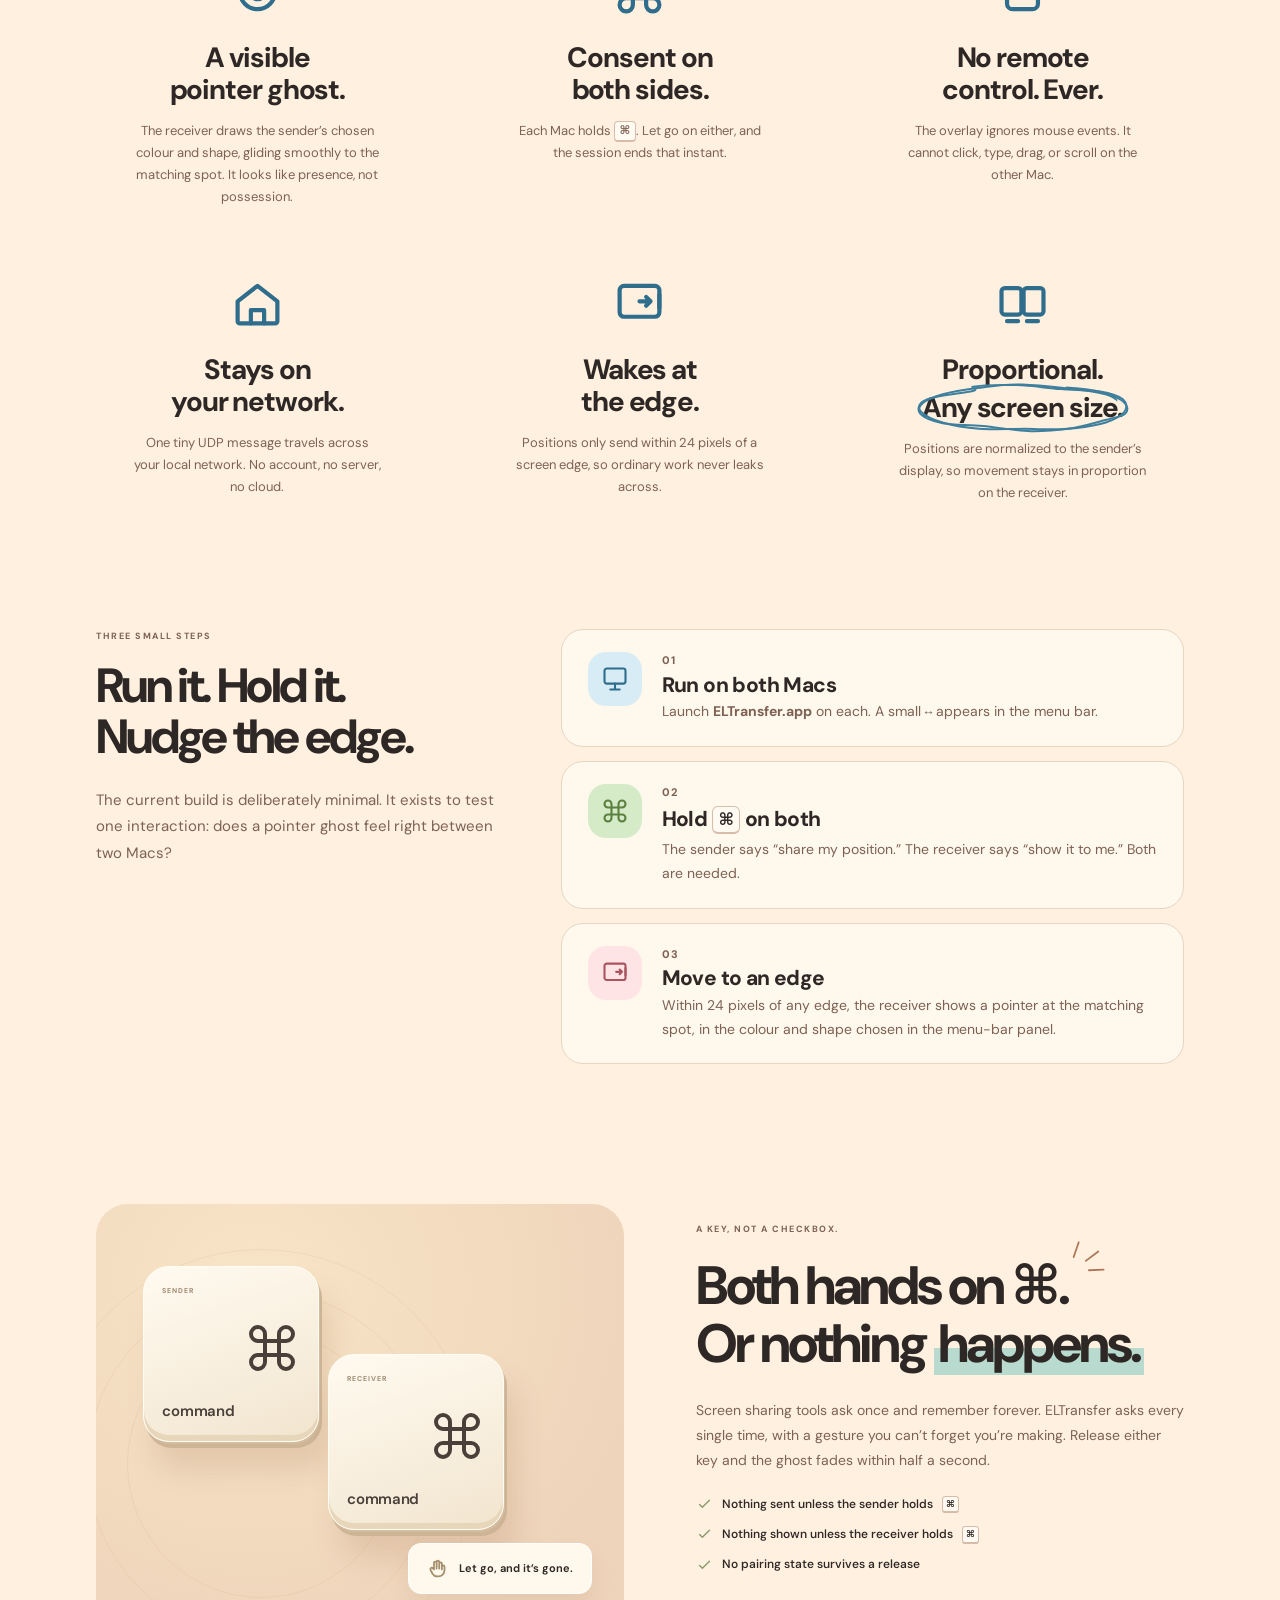
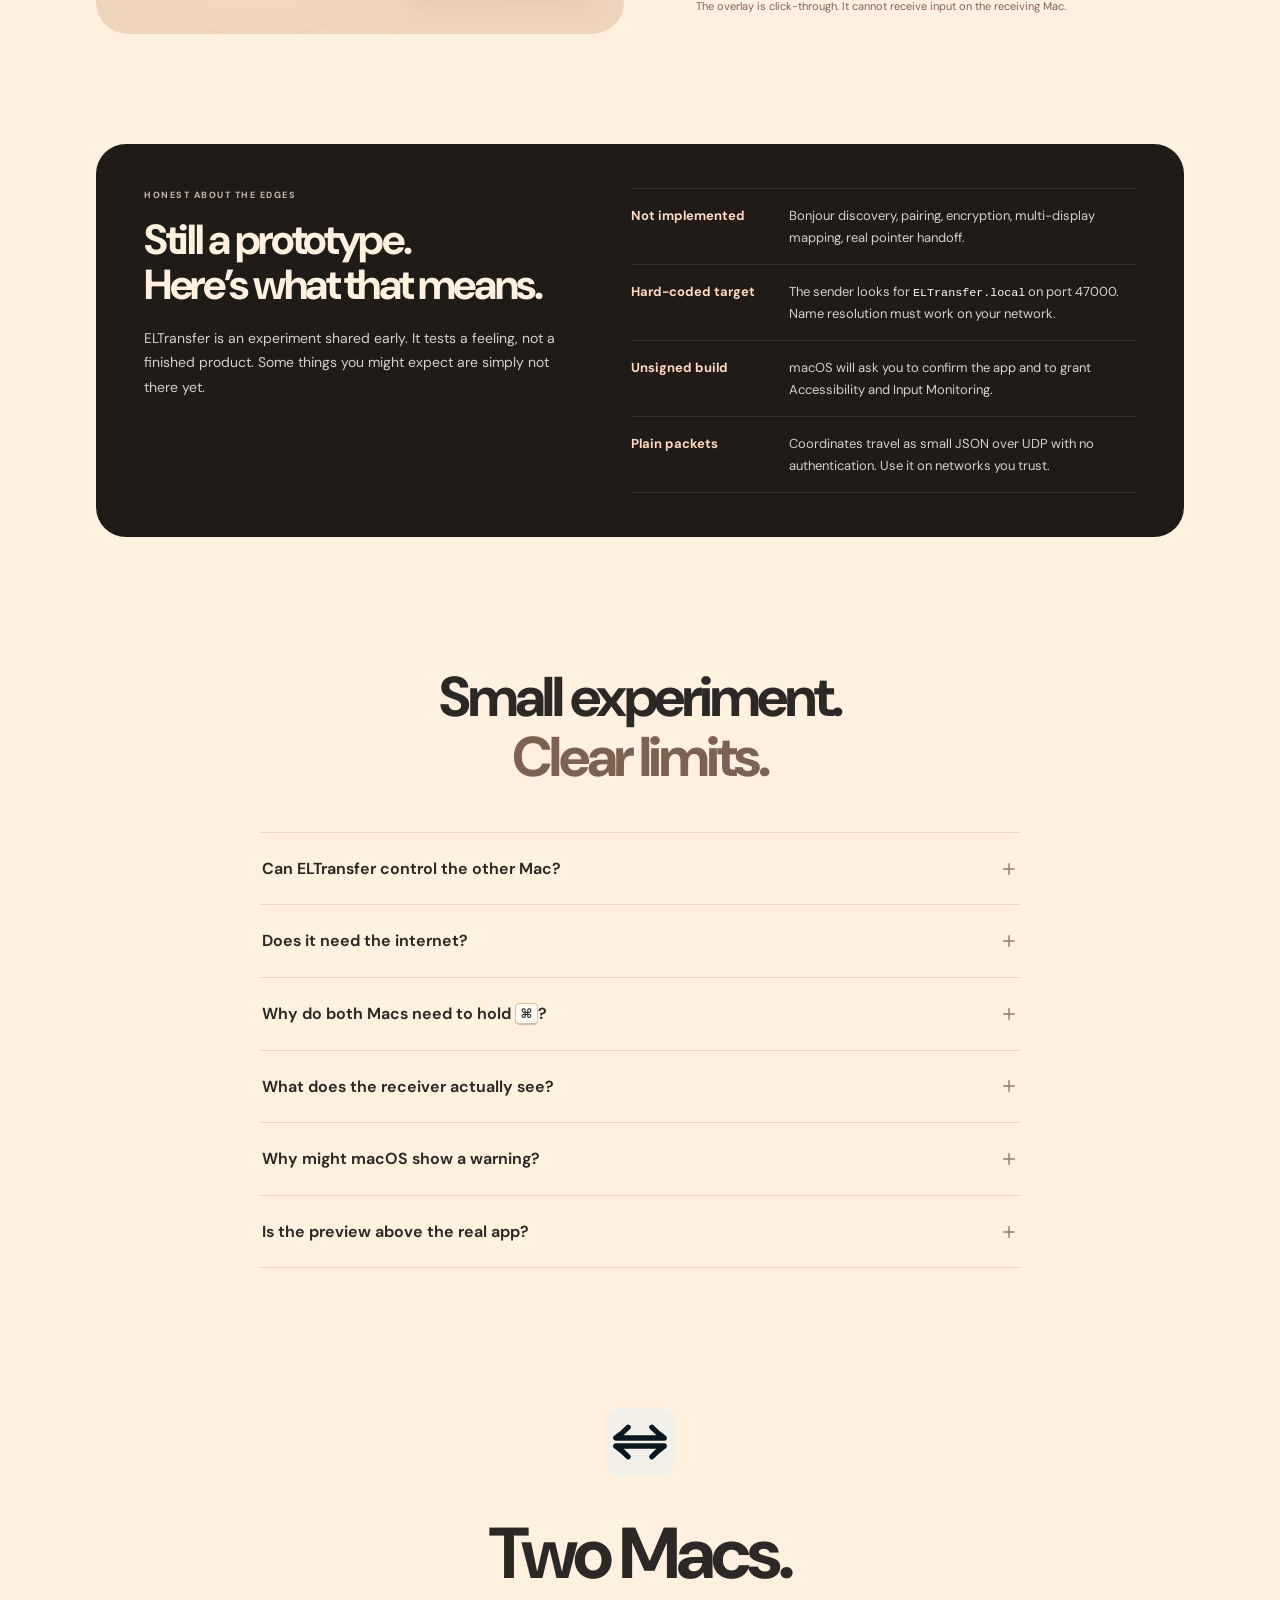
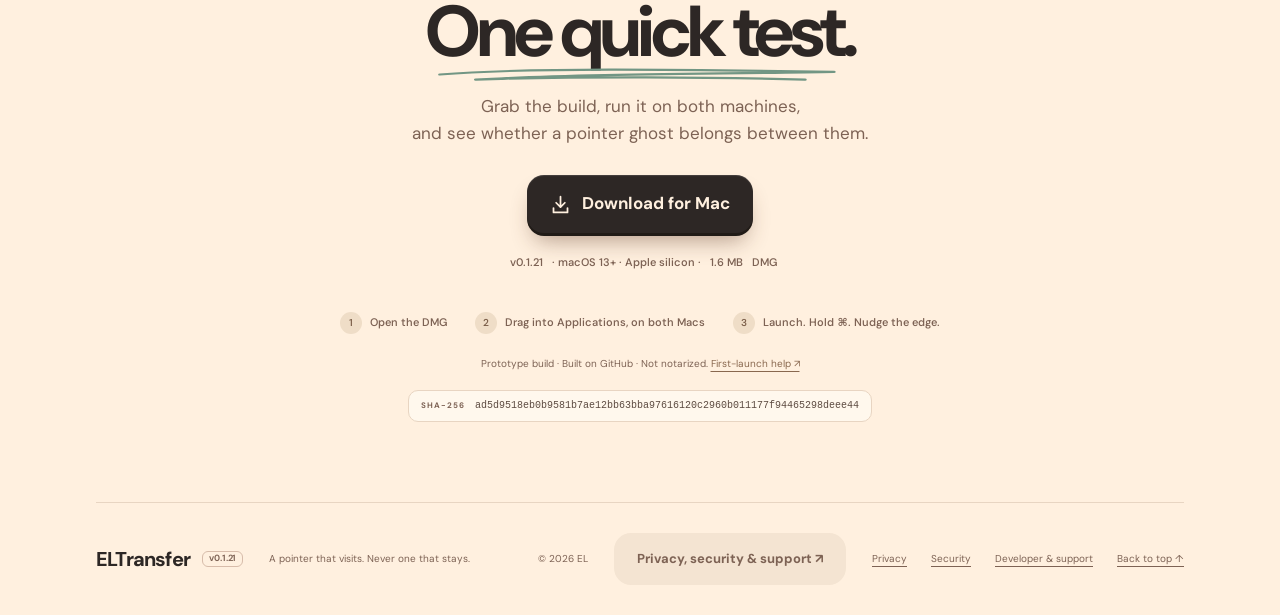
==== commit de5927c0: "Publish ELTransfer build a88a5d7" ====
--- a/eltransfer/index.html
+++ b/eltransfer/index.html
@@ -49,7 +49,7 @@
     </svg>
 
     <header class="site-header">
-      <a class="brand" href="#top" aria-label="ELTransfer home"><span class="app-icon app-icon-small"><img src="assets/eltransfer-logo.svg" alt="" width="1024" height="1024" /></span>ELTransfer <span class="version" data-app-version>v0.1.20</span></a>
+      <a class="brand" href="#top" aria-label="ELTransfer home"><span class="app-icon app-icon-small"><img src="assets/eltransfer-logo.svg" alt="" width="1024" height="1024" /></span>ELTransfer <span class="version" data-app-version>v0.1.21</span></a>
       <nav id="main-nav" aria-label="Main navigation">
         <a href="#demo"><svg class="icon" aria-hidden="true"><use href="#i-spark" /></svg>Demo</a>
         <a href="#how"><svg class="icon" aria-hidden="true"><use href="#i-both" /></svg>Features</a>
@@ -81,7 +81,7 @@
           <a class="button button-soft" href="#demo">See the ghost cross over<svg class="icon" aria-hidden="true"><use href="#i-arrow" /></svg></a>
         </div>
         <p class="compatibility">
-          macOS 13+ <span>·</span> Apple silicon <span>·</span> <span data-download-size>1.6 MB</span> <span>·</span> Prototype <span data-app-version>v0.1.20</span>
+          macOS 13+ <span>·</span> Apple silicon <span>·</span> <span data-download-size>1.6 MB</span> <span>·</span> Prototype <span data-app-version>v0.1.21</span>
         </p>
         <p class="trust-links"><a href="about.html#privacy-policy">Privacy</a> · <a href="about.html#security">Security details</a> · <a href="about.html#support">Developer &amp; support</a></p>
       </section>
@@ -316,7 +316,7 @@
         <h2>Two Macs.<br /> <span class="notebook-living">One quick test.<svg class="notebook-doodle living-scribble" viewBox="0 0 300 22" preserveAspectRatio="none" aria-hidden="true" focusable="false"><path pathLength="1" d="M5 11C67 3 174 5 291 8 229 10 105 10 31 17c78-4 172-3 239 0" /></svg></span></h2>
         <p>Grab the build, run it on both machines,<br /> and see whether a pointer ghost belongs between them.</p>
         <a class="button button-primary" href="downloads/ELTransfer.dmg" download><svg class="icon" aria-hidden="true"><use href="#i-download" /></svg>Download for Mac</a>
-        <p class="compatibility"><span data-app-version>v0.1.20</span> · macOS 13+ · Apple silicon · <span data-download-size>1.6 MB</span> DMG</p>
+        <p class="compatibility"><span data-app-version>v0.1.21</span> · macOS 13+ · Apple silicon · <span data-download-size>1.6 MB</span> DMG</p>
         <ol class="install-steps">
           <li><span aria-hidden="true">1</span> Open the DMG</li>
           <li><span aria-hidden="true">2</span> Drag into Applications, on both Macs</li>
@@ -326,12 +326,12 @@
           Prototype build · Built on GitHub · Not notarized.
           <a href="#launch-faq" id="launch-help">First-launch help ↗</a>
         </p>
-        <p class="checksum"><span>SHA-256</span><code data-download-sha256>c4f7eb32b424e34a822e50c0c8f519f02d66861f00e8f9d966d54e5e67c95760</code></p>
+        <p class="checksum"><span>SHA-256</span><code data-download-sha256>ad5d9518eb0b9581b7ae12bb63bba97616120c2960b011177f94465298deee44</code></p>
       </section>
     </main>
 
     <footer class="wrap">
-      <a class="brand" href="#top" aria-label="ELTransfer home">ELTransfer <span class="version" data-app-version>v0.1.20</span></a>
+      <a class="brand" href="#top" aria-label="ELTransfer home">ELTransfer <span class="version" data-app-version>v0.1.21</span></a>
       <p>A pointer that visits. Never one that stays.</p>
       <span>© 2026 EL</span>
       <a class="button button-soft about-button" href="about.html">Privacy, security &amp; support ↗</a>
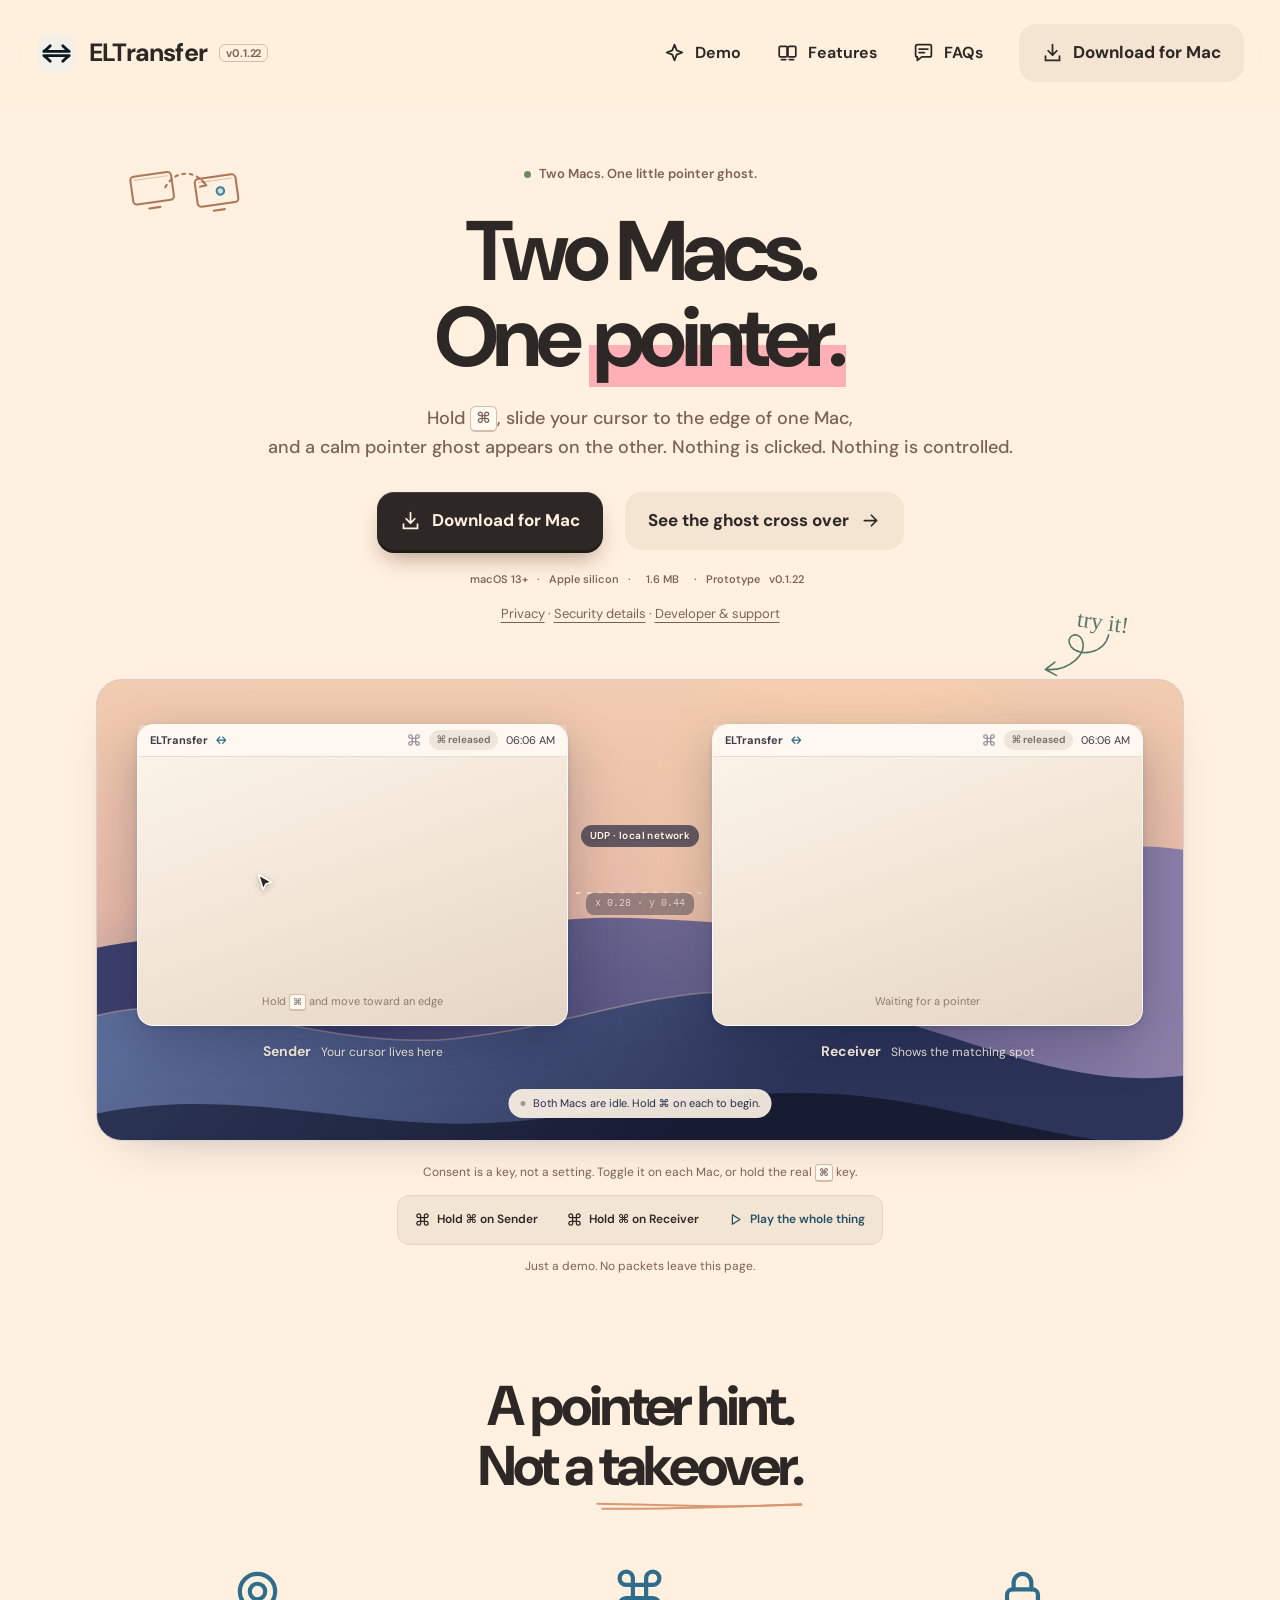
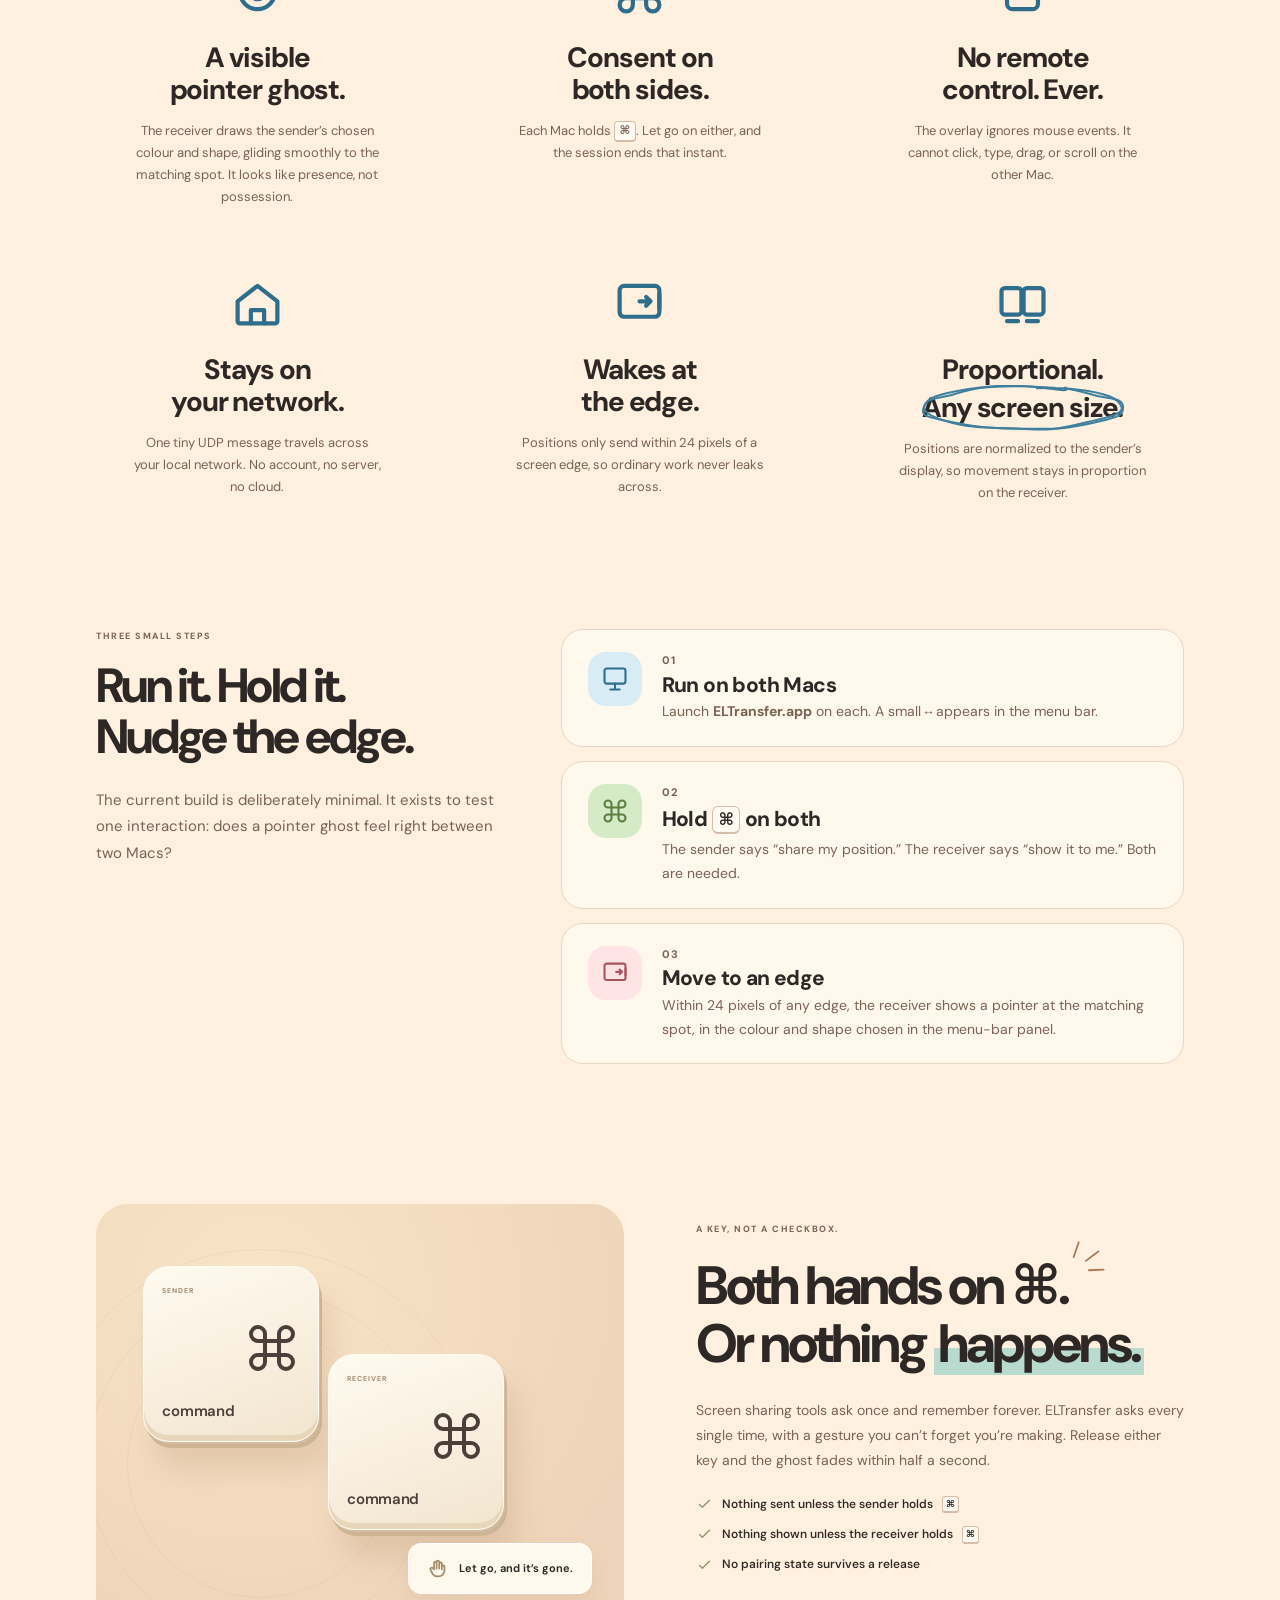
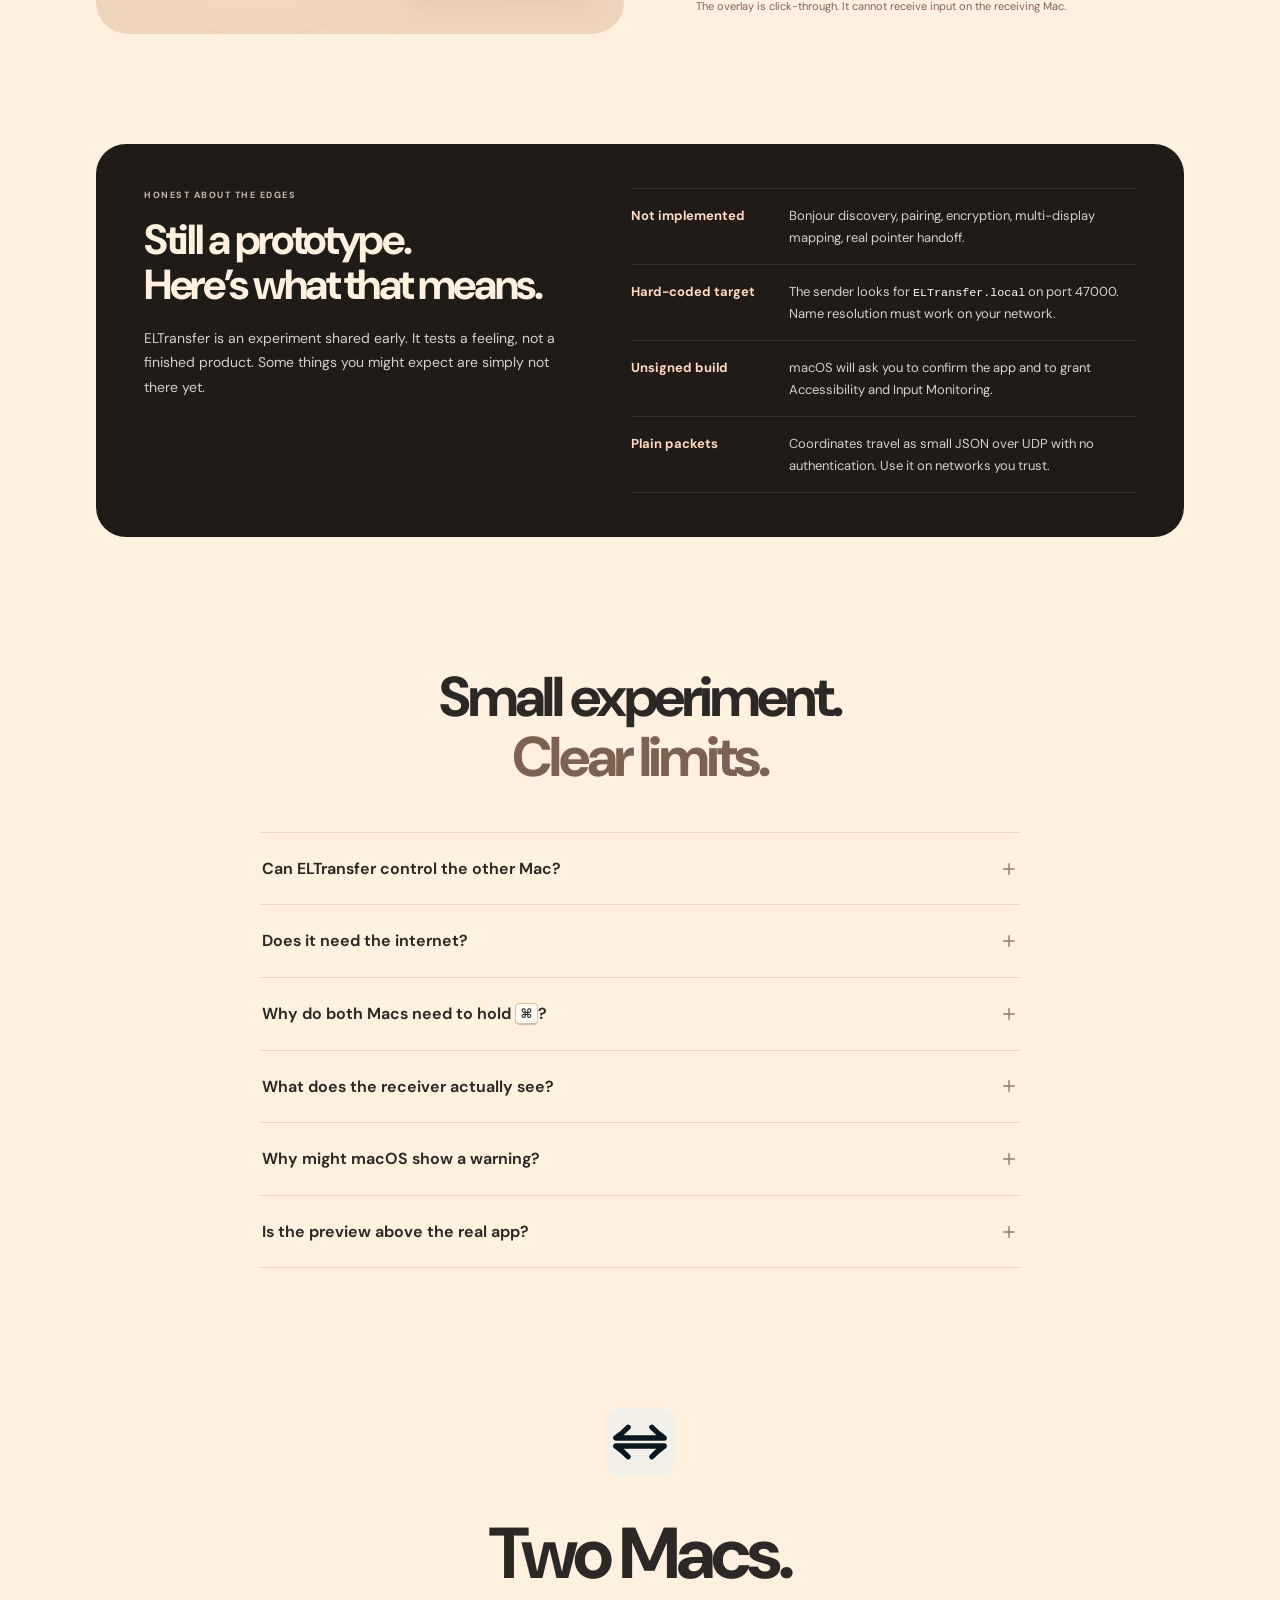
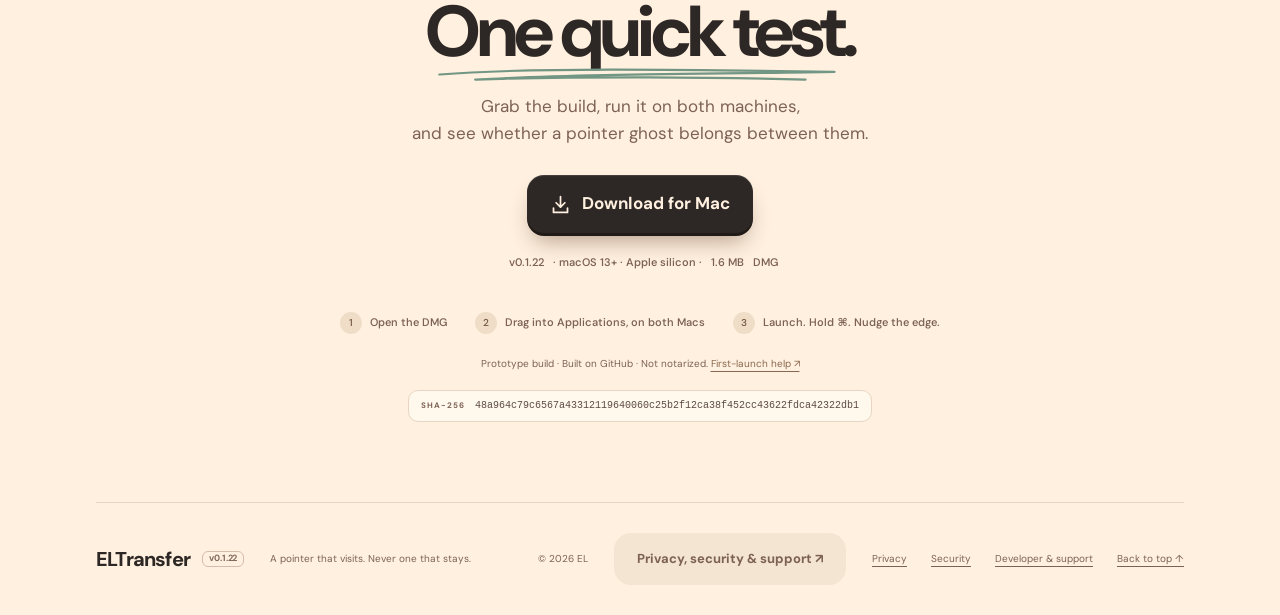
==== commit 3d8dfb4e: "Publish ELTransfer build deeb49c" ====
--- a/eltransfer/index.html
+++ b/eltransfer/index.html
@@ -49,7 +49,7 @@
     </svg>
 
     <header class="site-header">
-      <a class="brand" href="#top" aria-label="ELTransfer home"><span class="app-icon app-icon-small"><img src="assets/eltransfer-logo.svg" alt="" width="1024" height="1024" /></span>ELTransfer <span class="version" data-app-version>v0.1.21</span></a>
+      <a class="brand" href="#top" aria-label="ELTransfer home"><span class="app-icon app-icon-small"><img src="assets/eltransfer-logo.svg" alt="" width="1024" height="1024" /></span>ELTransfer <span class="version" data-app-version>v0.1.22</span></a>
       <nav id="main-nav" aria-label="Main navigation">
         <a href="#demo"><svg class="icon" aria-hidden="true"><use href="#i-spark" /></svg>Demo</a>
         <a href="#how"><svg class="icon" aria-hidden="true"><use href="#i-both" /></svg>Features</a>
@@ -81,7 +81,7 @@
           <a class="button button-soft" href="#demo">See the ghost cross over<svg class="icon" aria-hidden="true"><use href="#i-arrow" /></svg></a>
         </div>
         <p class="compatibility">
-          macOS 13+ <span>·</span> Apple silicon <span>·</span> <span data-download-size>1.6 MB</span> <span>·</span> Prototype <span data-app-version>v0.1.21</span>
+          macOS 13+ <span>·</span> Apple silicon <span>·</span> <span data-download-size>1.6 MB</span> <span>·</span> Prototype <span data-app-version>v0.1.22</span>
         </p>
         <p class="trust-links"><a href="about.html#privacy-policy">Privacy</a> · <a href="about.html#security">Security details</a> · <a href="about.html#support">Developer &amp; support</a></p>
       </section>
@@ -316,7 +316,7 @@
         <h2>Two Macs.<br /> <span class="notebook-living">One quick test.<svg class="notebook-doodle living-scribble" viewBox="0 0 300 22" preserveAspectRatio="none" aria-hidden="true" focusable="false"><path pathLength="1" d="M5 11C67 3 174 5 291 8 229 10 105 10 31 17c78-4 172-3 239 0" /></svg></span></h2>
         <p>Grab the build, run it on both machines,<br /> and see whether a pointer ghost belongs between them.</p>
         <a class="button button-primary" href="downloads/ELTransfer.dmg" download><svg class="icon" aria-hidden="true"><use href="#i-download" /></svg>Download for Mac</a>
-        <p class="compatibility"><span data-app-version>v0.1.21</span> · macOS 13+ · Apple silicon · <span data-download-size>1.6 MB</span> DMG</p>
+        <p class="compatibility"><span data-app-version>v0.1.22</span> · macOS 13+ · Apple silicon · <span data-download-size>1.6 MB</span> DMG</p>
         <ol class="install-steps">
           <li><span aria-hidden="true">1</span> Open the DMG</li>
           <li><span aria-hidden="true">2</span> Drag into Applications, on both Macs</li>
@@ -326,12 +326,12 @@
           Prototype build · Built on GitHub · Not notarized.
           <a href="#launch-faq" id="launch-help">First-launch help ↗</a>
         </p>
-        <p class="checksum"><span>SHA-256</span><code data-download-sha256>ad5d9518eb0b9581b7ae12bb63bba97616120c2960b011177f94465298deee44</code></p>
+        <p class="checksum"><span>SHA-256</span><code data-download-sha256>48a964c79c6567a43312119640060c25b2f12ca38f452cc43622fdca42322db1</code></p>
       </section>
     </main>
 
     <footer class="wrap">
-      <a class="brand" href="#top" aria-label="ELTransfer home">ELTransfer <span class="version" data-app-version>v0.1.21</span></a>
+      <a class="brand" href="#top" aria-label="ELTransfer home">ELTransfer <span class="version" data-app-version>v0.1.22</span></a>
       <p>A pointer that visits. Never one that stays.</p>
       <span>© 2026 EL</span>
       <a class="button button-soft about-button" href="about.html">Privacy, security &amp; support ↗</a>
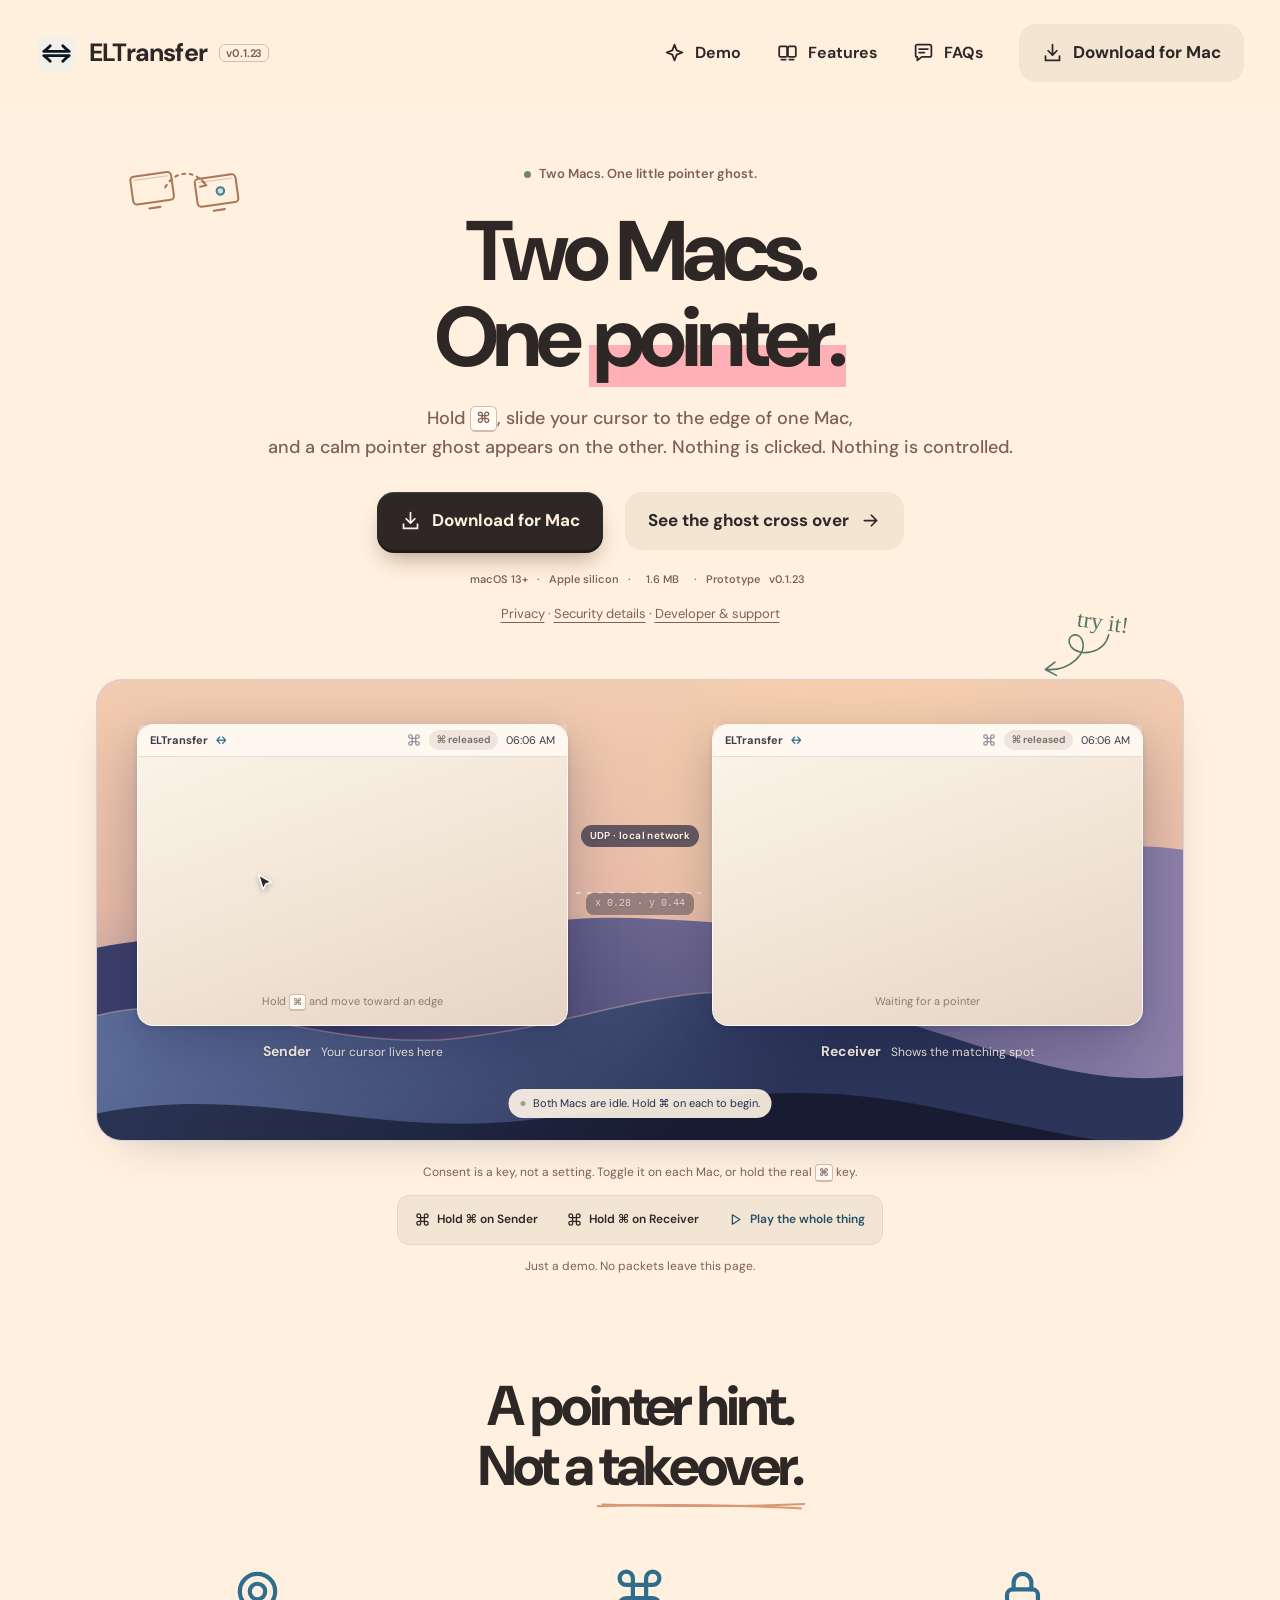
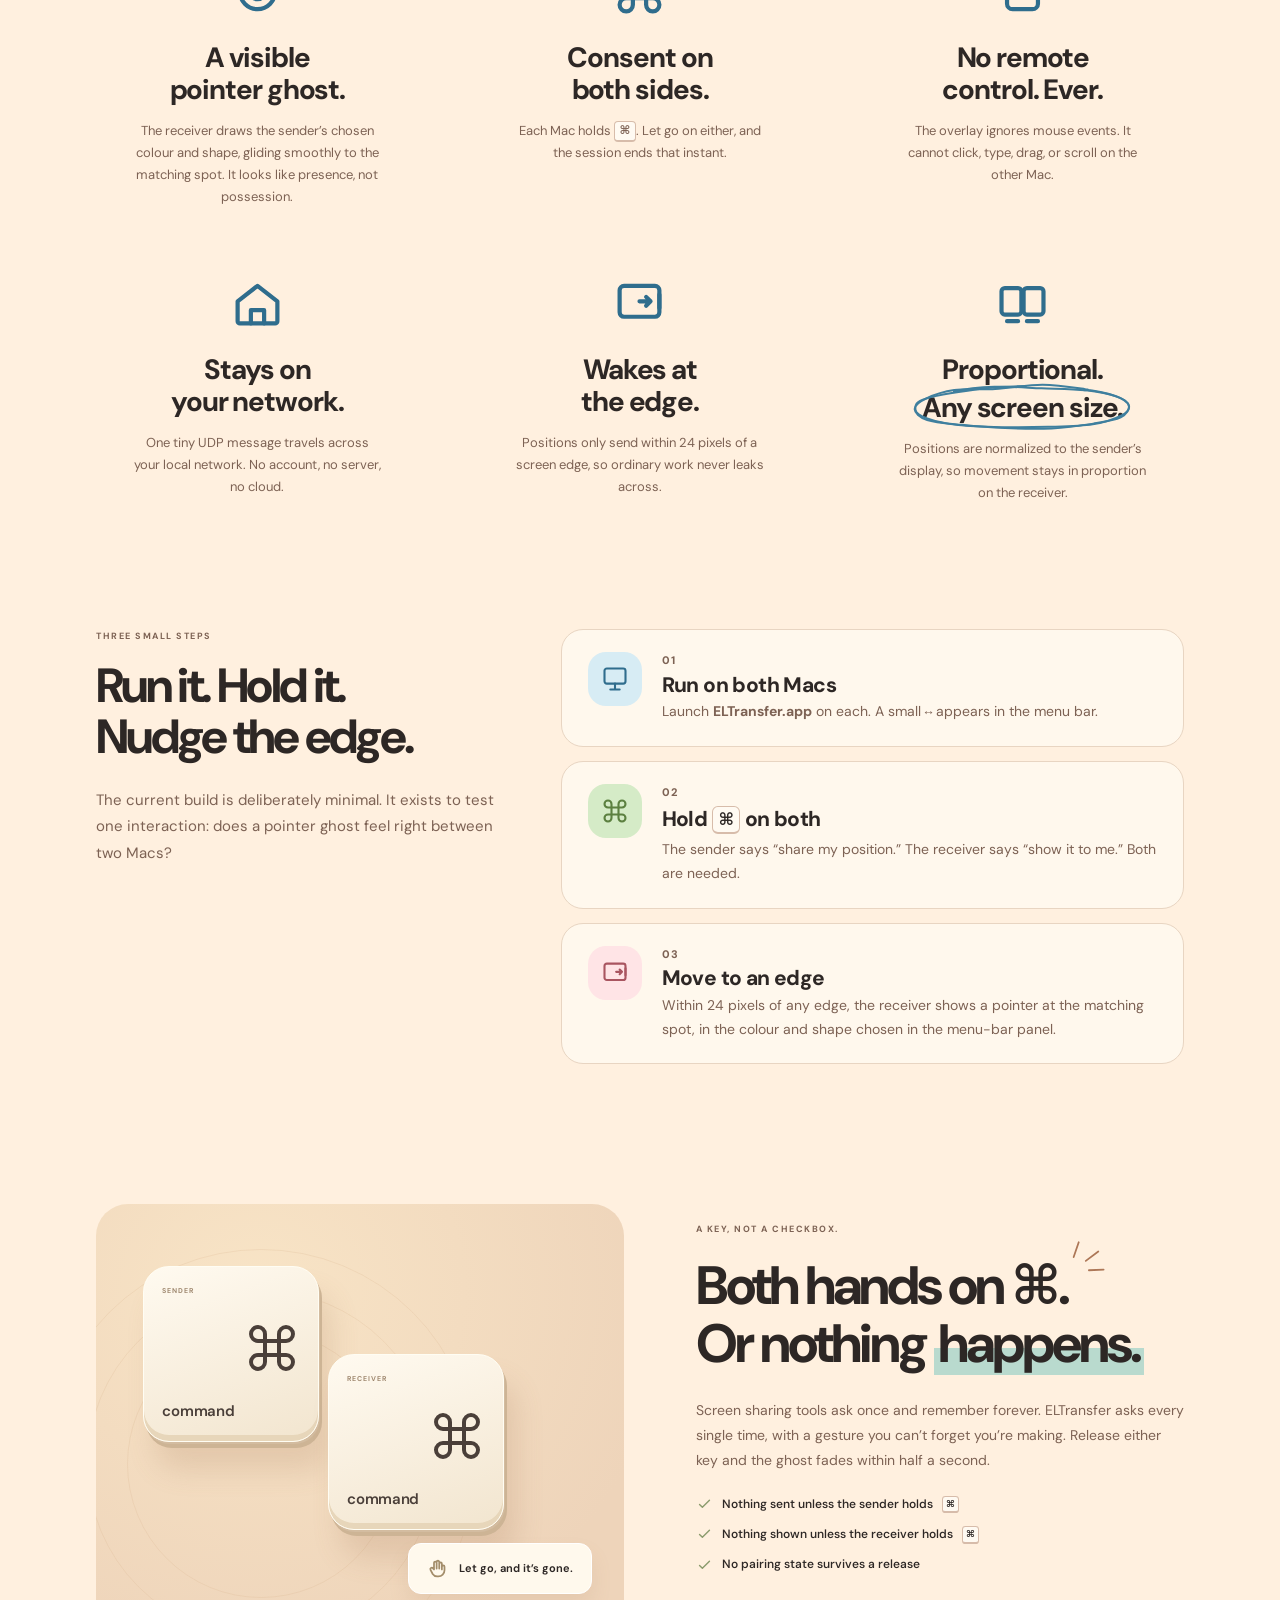
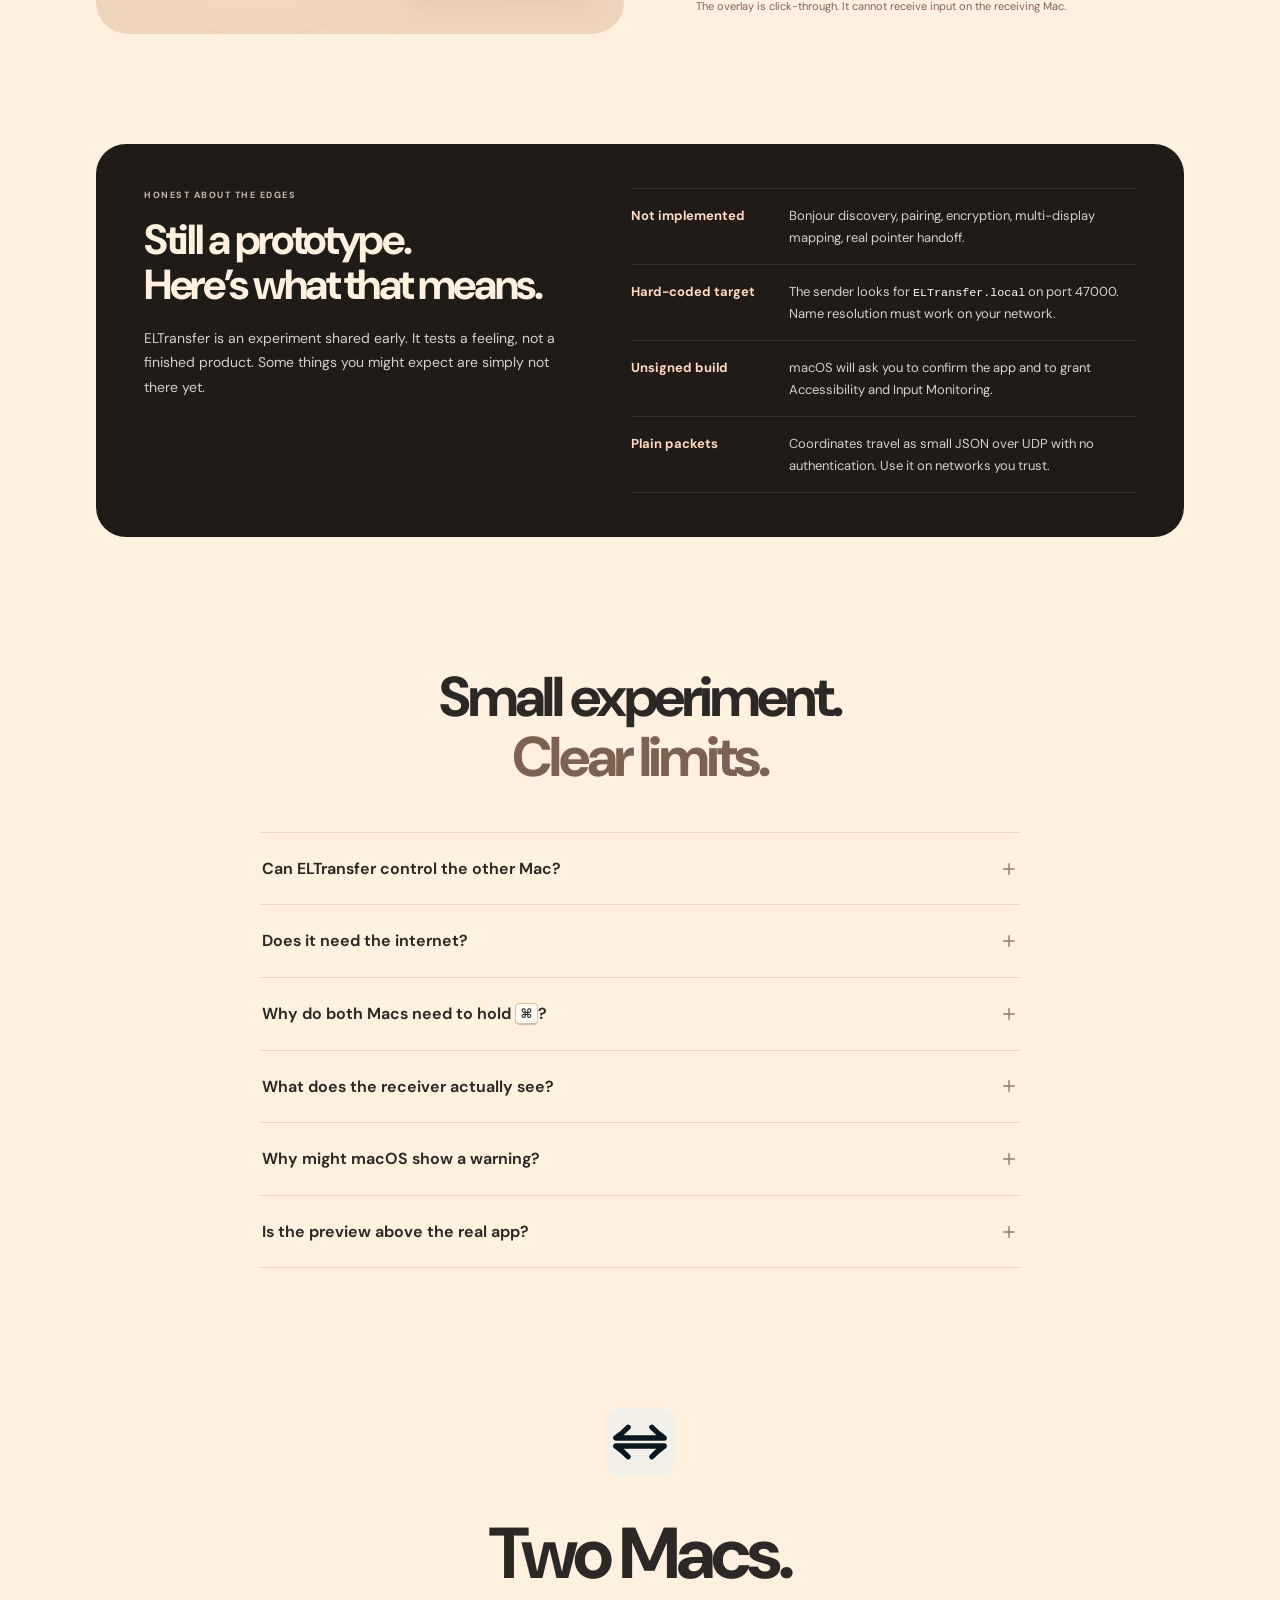
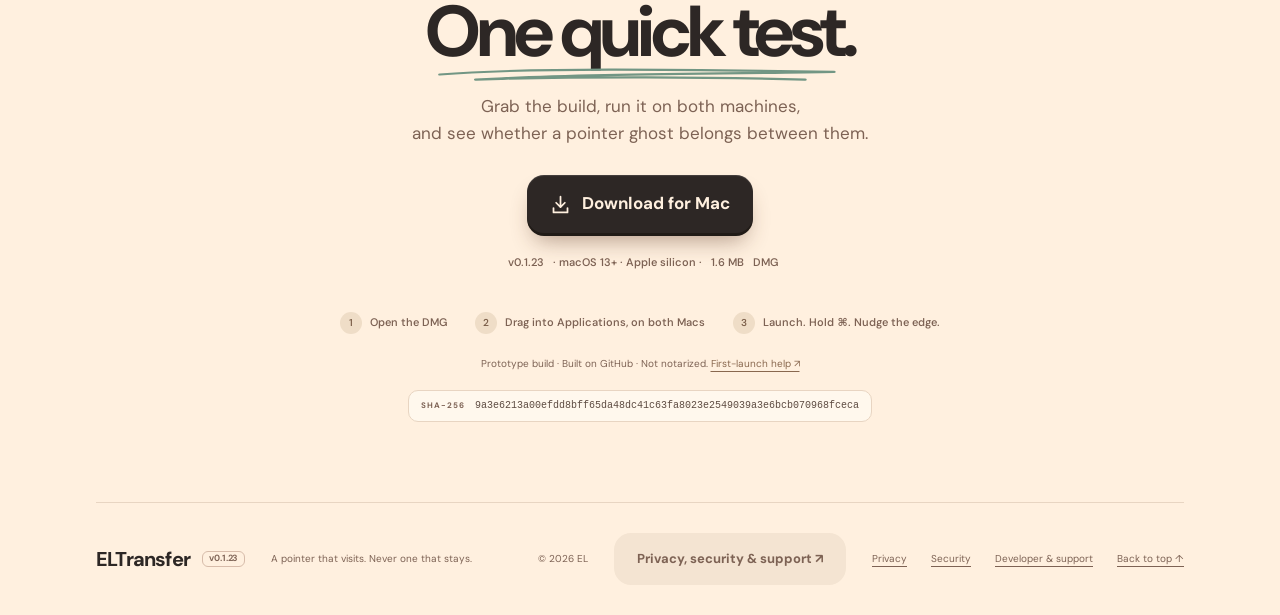
==== commit 4c99c6f9: "Publish ELTransfer build bb170fb" ====
--- a/eltransfer/index.html
+++ b/eltransfer/index.html
@@ -49,7 +49,7 @@
     </svg>
 
     <header class="site-header">
-      <a class="brand" href="#top" aria-label="ELTransfer home"><span class="app-icon app-icon-small"><img src="assets/eltransfer-logo.svg" alt="" width="1024" height="1024" /></span>ELTransfer <span class="version" data-app-version>v0.1.22</span></a>
+      <a class="brand" href="#top" aria-label="ELTransfer home"><span class="app-icon app-icon-small"><img src="assets/eltransfer-logo.svg" alt="" width="1024" height="1024" /></span>ELTransfer <span class="version" data-app-version>v0.1.23</span></a>
       <nav id="main-nav" aria-label="Main navigation">
         <a href="#demo"><svg class="icon" aria-hidden="true"><use href="#i-spark" /></svg>Demo</a>
         <a href="#how"><svg class="icon" aria-hidden="true"><use href="#i-both" /></svg>Features</a>
@@ -81,7 +81,7 @@
           <a class="button button-soft" href="#demo">See the ghost cross over<svg class="icon" aria-hidden="true"><use href="#i-arrow" /></svg></a>
         </div>
         <p class="compatibility">
-          macOS 13+ <span>·</span> Apple silicon <span>·</span> <span data-download-size>1.6 MB</span> <span>·</span> Prototype <span data-app-version>v0.1.22</span>
+          macOS 13+ <span>·</span> Apple silicon <span>·</span> <span data-download-size>1.6 MB</span> <span>·</span> Prototype <span data-app-version>v0.1.23</span>
         </p>
         <p class="trust-links"><a href="about.html#privacy-policy">Privacy</a> · <a href="about.html#security">Security details</a> · <a href="about.html#support">Developer &amp; support</a></p>
       </section>
@@ -316,7 +316,7 @@
         <h2>Two Macs.<br /> <span class="notebook-living">One quick test.<svg class="notebook-doodle living-scribble" viewBox="0 0 300 22" preserveAspectRatio="none" aria-hidden="true" focusable="false"><path pathLength="1" d="M5 11C67 3 174 5 291 8 229 10 105 10 31 17c78-4 172-3 239 0" /></svg></span></h2>
         <p>Grab the build, run it on both machines,<br /> and see whether a pointer ghost belongs between them.</p>
         <a class="button button-primary" href="downloads/ELTransfer.dmg" download><svg class="icon" aria-hidden="true"><use href="#i-download" /></svg>Download for Mac</a>
-        <p class="compatibility"><span data-app-version>v0.1.22</span> · macOS 13+ · Apple silicon · <span data-download-size>1.6 MB</span> DMG</p>
+        <p class="compatibility"><span data-app-version>v0.1.23</span> · macOS 13+ · Apple silicon · <span data-download-size>1.6 MB</span> DMG</p>
         <ol class="install-steps">
           <li><span aria-hidden="true">1</span> Open the DMG</li>
           <li><span aria-hidden="true">2</span> Drag into Applications, on both Macs</li>
@@ -326,12 +326,12 @@
           Prototype build · Built on GitHub · Not notarized.
           <a href="#launch-faq" id="launch-help">First-launch help ↗</a>
         </p>
-        <p class="checksum"><span>SHA-256</span><code data-download-sha256>48a964c79c6567a43312119640060c25b2f12ca38f452cc43622fdca42322db1</code></p>
+        <p class="checksum"><span>SHA-256</span><code data-download-sha256>9a3e6213a00efdd8bff65da48dc41c63fa8023e2549039a3e6bcb070968fceca</code></p>
       </section>
     </main>
 
     <footer class="wrap">
-      <a class="brand" href="#top" aria-label="ELTransfer home">ELTransfer <span class="version" data-app-version>v0.1.22</span></a>
+      <a class="brand" href="#top" aria-label="ELTransfer home">ELTransfer <span class="version" data-app-version>v0.1.23</span></a>
       <p>A pointer that visits. Never one that stays.</p>
       <span>© 2026 EL</span>
       <a class="button button-soft about-button" href="about.html">Privacy, security &amp; support ↗</a>
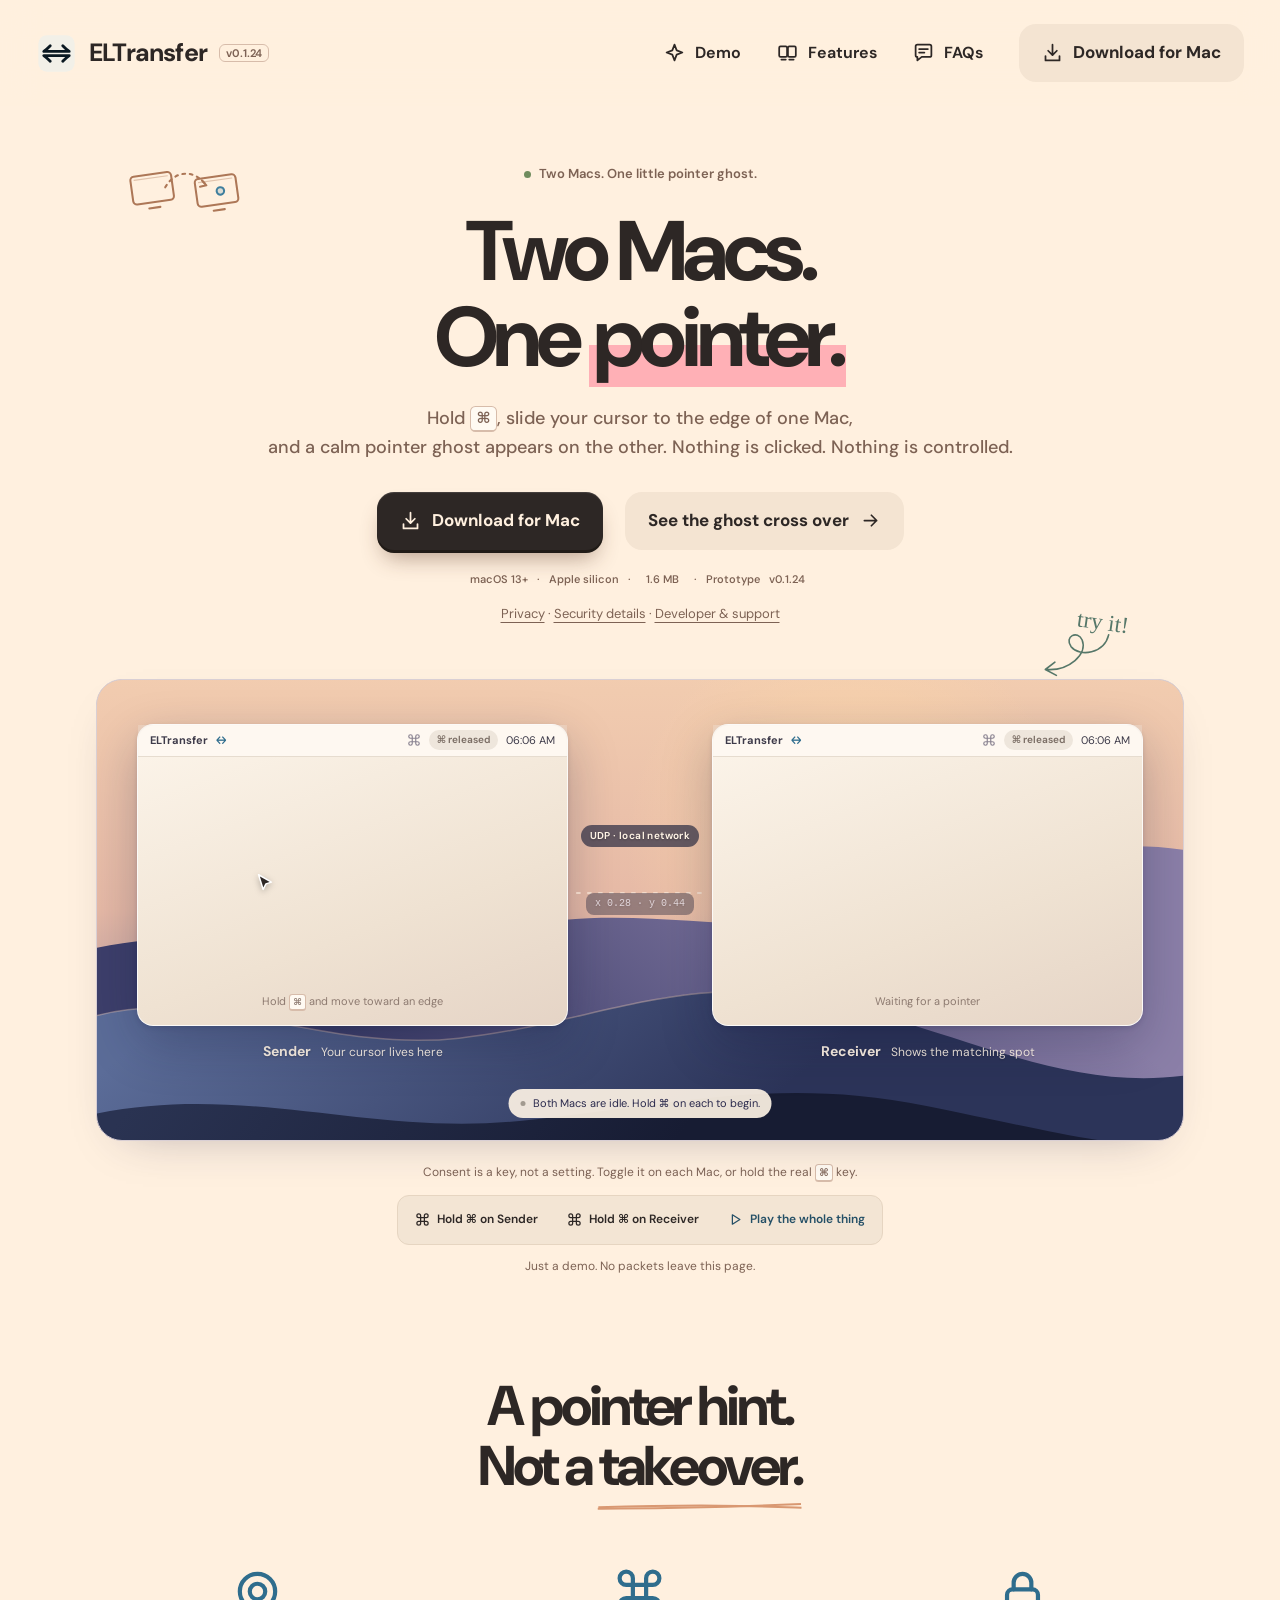
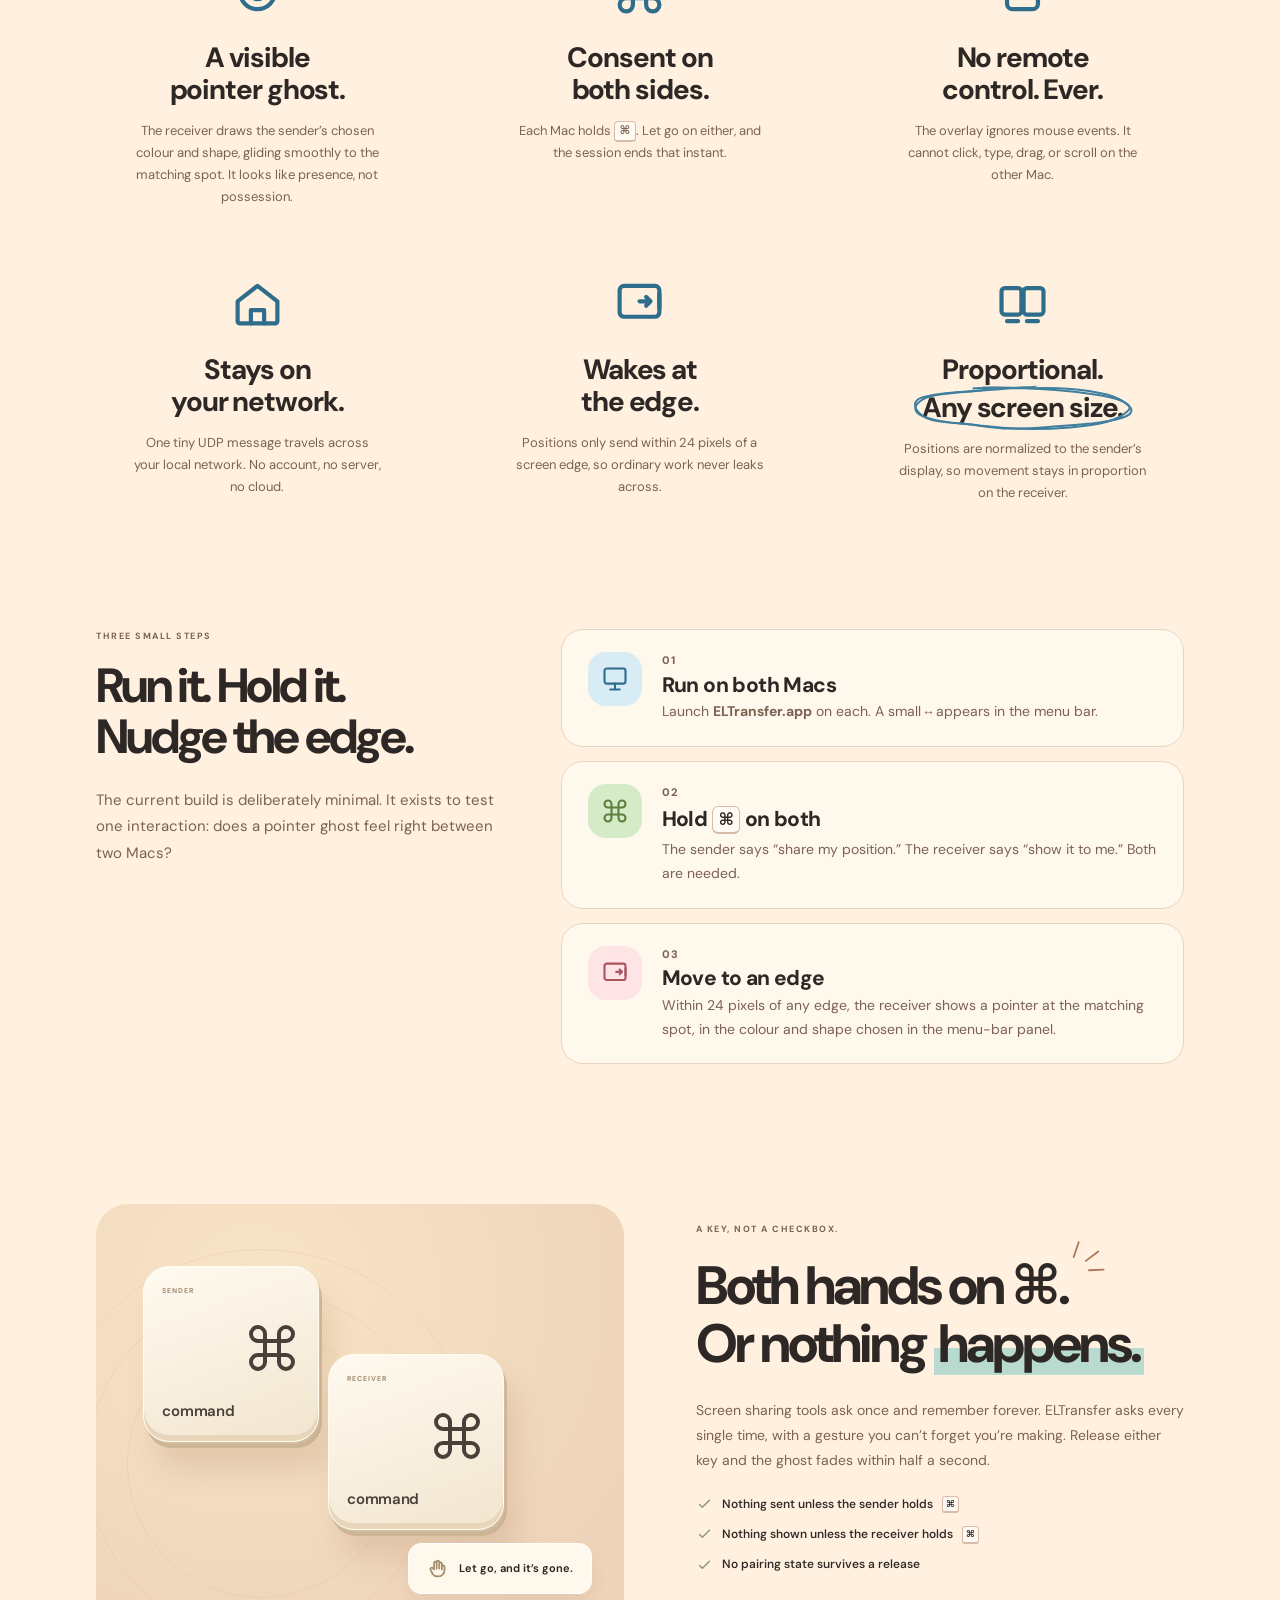
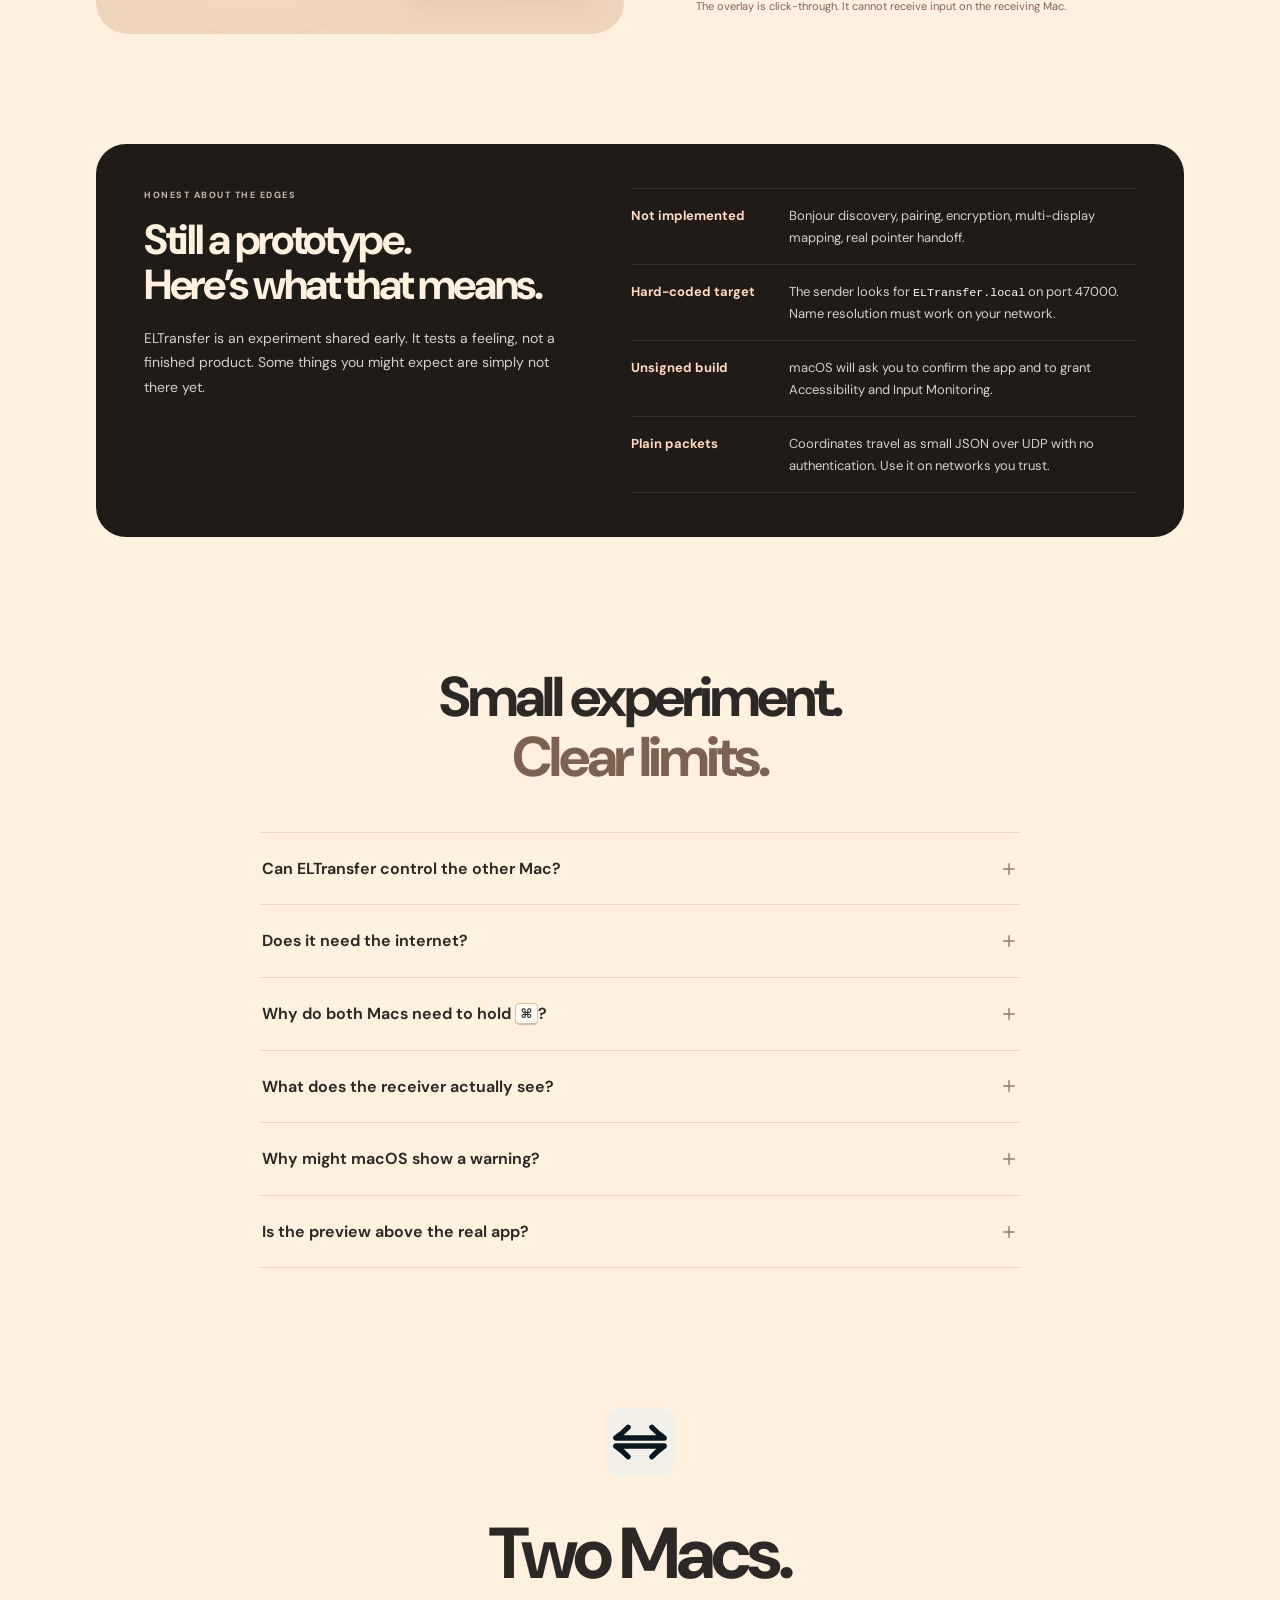
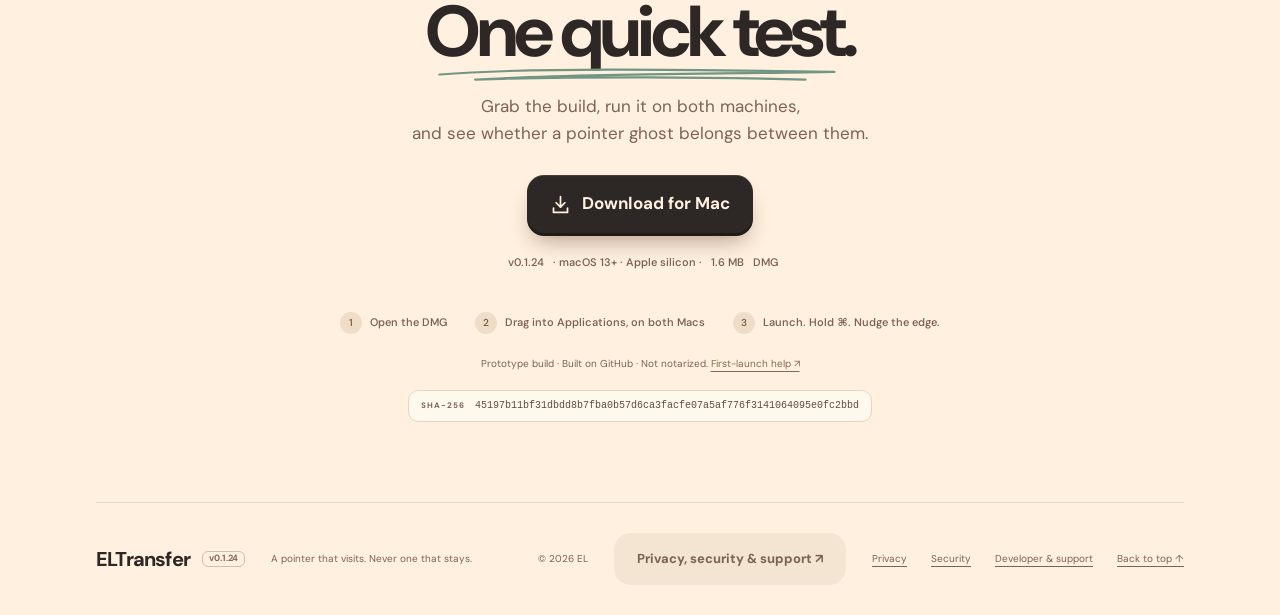
==== commit 0d5cb6da: "Publish ELTransfer build e2b6c93" ====
--- a/eltransfer/index.html
+++ b/eltransfer/index.html
@@ -49,7 +49,7 @@
     </svg>
 
     <header class="site-header">
-      <a class="brand" href="#top" aria-label="ELTransfer home"><span class="app-icon app-icon-small"><img src="assets/eltransfer-logo.svg" alt="" width="1024" height="1024" /></span>ELTransfer <span class="version" data-app-version>v0.1.23</span></a>
+      <a class="brand" href="#top" aria-label="ELTransfer home"><span class="app-icon app-icon-small"><img src="assets/eltransfer-logo.svg" alt="" width="1024" height="1024" /></span>ELTransfer <span class="version" data-app-version>v0.1.24</span></a>
       <nav id="main-nav" aria-label="Main navigation">
         <a href="#demo"><svg class="icon" aria-hidden="true"><use href="#i-spark" /></svg>Demo</a>
         <a href="#how"><svg class="icon" aria-hidden="true"><use href="#i-both" /></svg>Features</a>
@@ -81,7 +81,7 @@
           <a class="button button-soft" href="#demo">See the ghost cross over<svg class="icon" aria-hidden="true"><use href="#i-arrow" /></svg></a>
         </div>
         <p class="compatibility">
-          macOS 13+ <span>·</span> Apple silicon <span>·</span> <span data-download-size>1.6 MB</span> <span>·</span> Prototype <span data-app-version>v0.1.23</span>
+          macOS 13+ <span>·</span> Apple silicon <span>·</span> <span data-download-size>1.6 MB</span> <span>·</span> Prototype <span data-app-version>v0.1.24</span>
         </p>
         <p class="trust-links"><a href="about.html#privacy-policy">Privacy</a> · <a href="about.html#security">Security details</a> · <a href="about.html#support">Developer &amp; support</a></p>
       </section>
@@ -316,7 +316,7 @@
         <h2>Two Macs.<br /> <span class="notebook-living">One quick test.<svg class="notebook-doodle living-scribble" viewBox="0 0 300 22" preserveAspectRatio="none" aria-hidden="true" focusable="false"><path pathLength="1" d="M5 11C67 3 174 5 291 8 229 10 105 10 31 17c78-4 172-3 239 0" /></svg></span></h2>
         <p>Grab the build, run it on both machines,<br /> and see whether a pointer ghost belongs between them.</p>
         <a class="button button-primary" href="downloads/ELTransfer.dmg" download><svg class="icon" aria-hidden="true"><use href="#i-download" /></svg>Download for Mac</a>
-        <p class="compatibility"><span data-app-version>v0.1.23</span> · macOS 13+ · Apple silicon · <span data-download-size>1.6 MB</span> DMG</p>
+        <p class="compatibility"><span data-app-version>v0.1.24</span> · macOS 13+ · Apple silicon · <span data-download-size>1.6 MB</span> DMG</p>
         <ol class="install-steps">
           <li><span aria-hidden="true">1</span> Open the DMG</li>
           <li><span aria-hidden="true">2</span> Drag into Applications, on both Macs</li>
@@ -326,12 +326,12 @@
           Prototype build · Built on GitHub · Not notarized.
           <a href="#launch-faq" id="launch-help">First-launch help ↗</a>
         </p>
-        <p class="checksum"><span>SHA-256</span><code data-download-sha256>9a3e6213a00efdd8bff65da48dc41c63fa8023e2549039a3e6bcb070968fceca</code></p>
+        <p class="checksum"><span>SHA-256</span><code data-download-sha256>45197b11bf31dbdd8b7fba0b57d6ca3facfe07a5af776f3141064095e0fc2bbd</code></p>
       </section>
     </main>
 
     <footer class="wrap">
-      <a class="brand" href="#top" aria-label="ELTransfer home">ELTransfer <span class="version" data-app-version>v0.1.23</span></a>
+      <a class="brand" href="#top" aria-label="ELTransfer home">ELTransfer <span class="version" data-app-version>v0.1.24</span></a>
       <p>A pointer that visits. Never one that stays.</p>
       <span>© 2026 EL</span>
       <a class="button button-soft about-button" href="about.html">Privacy, security &amp; support ↗</a>
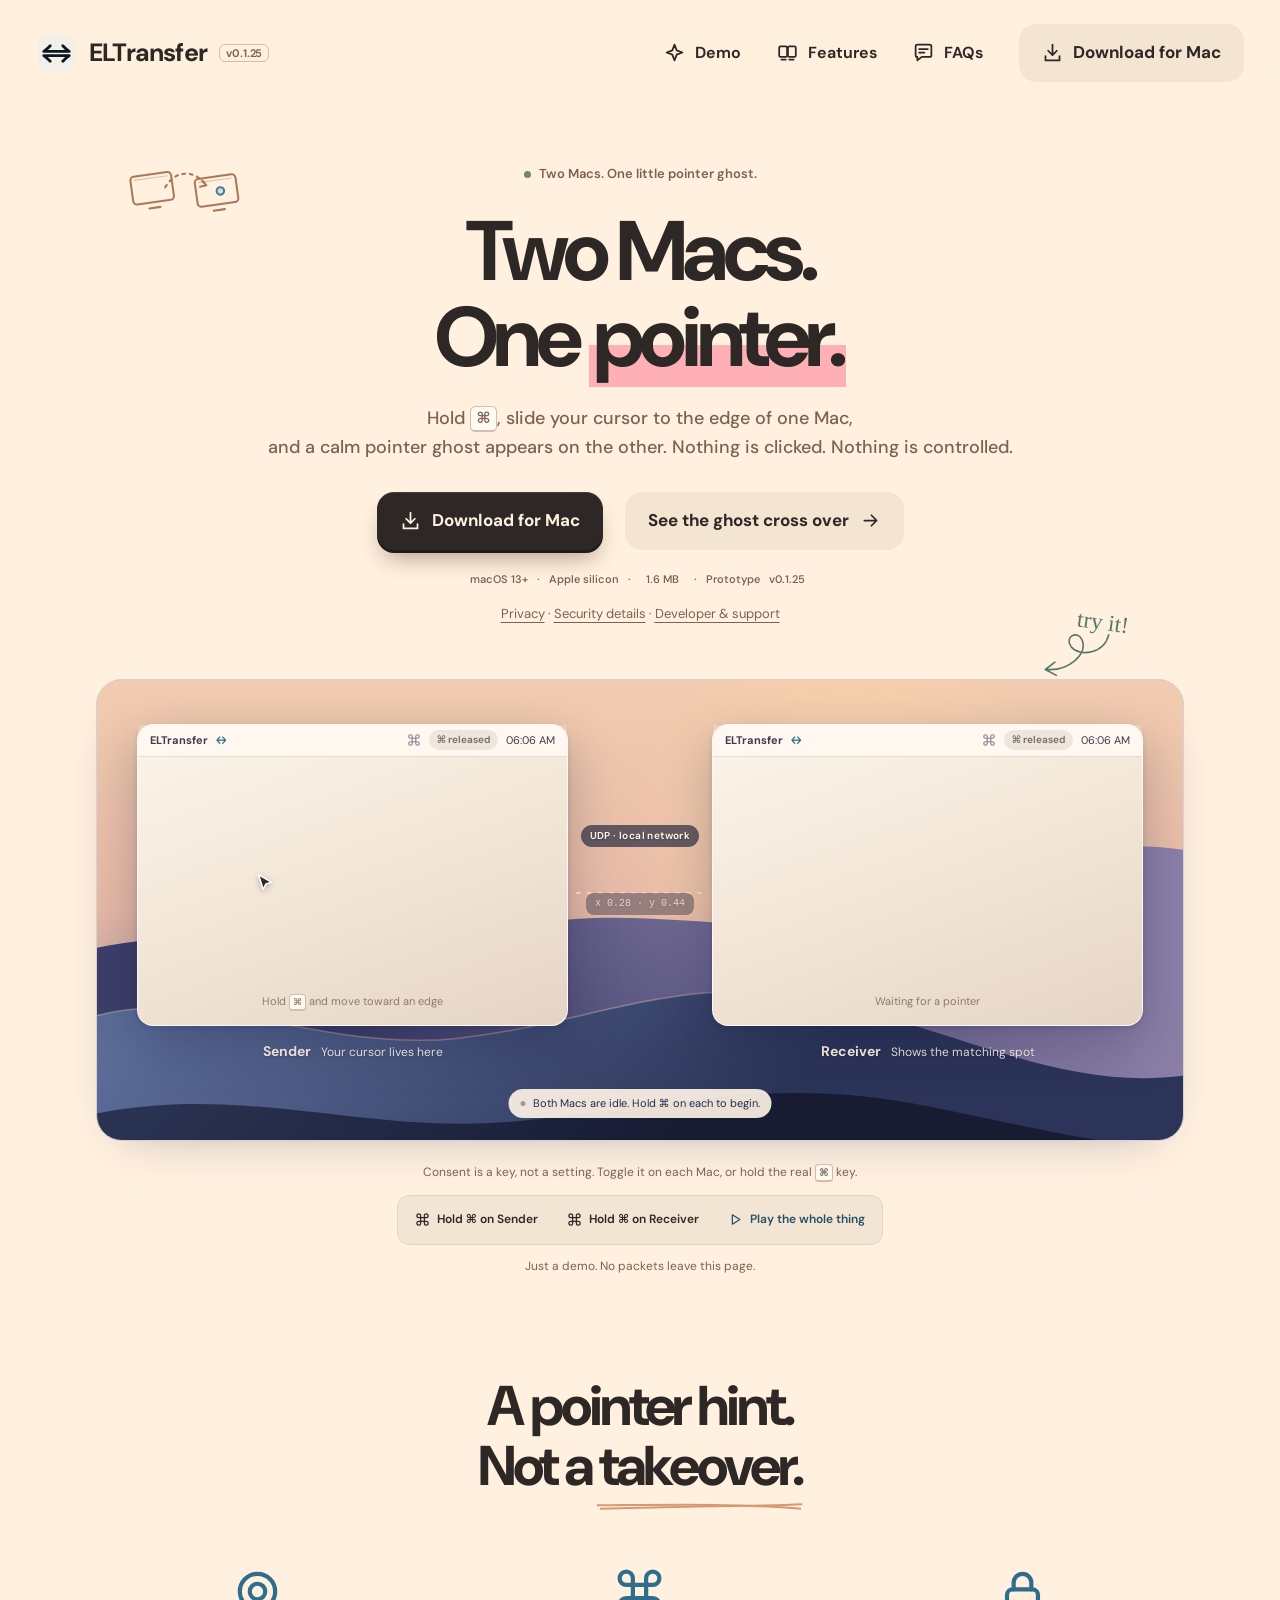
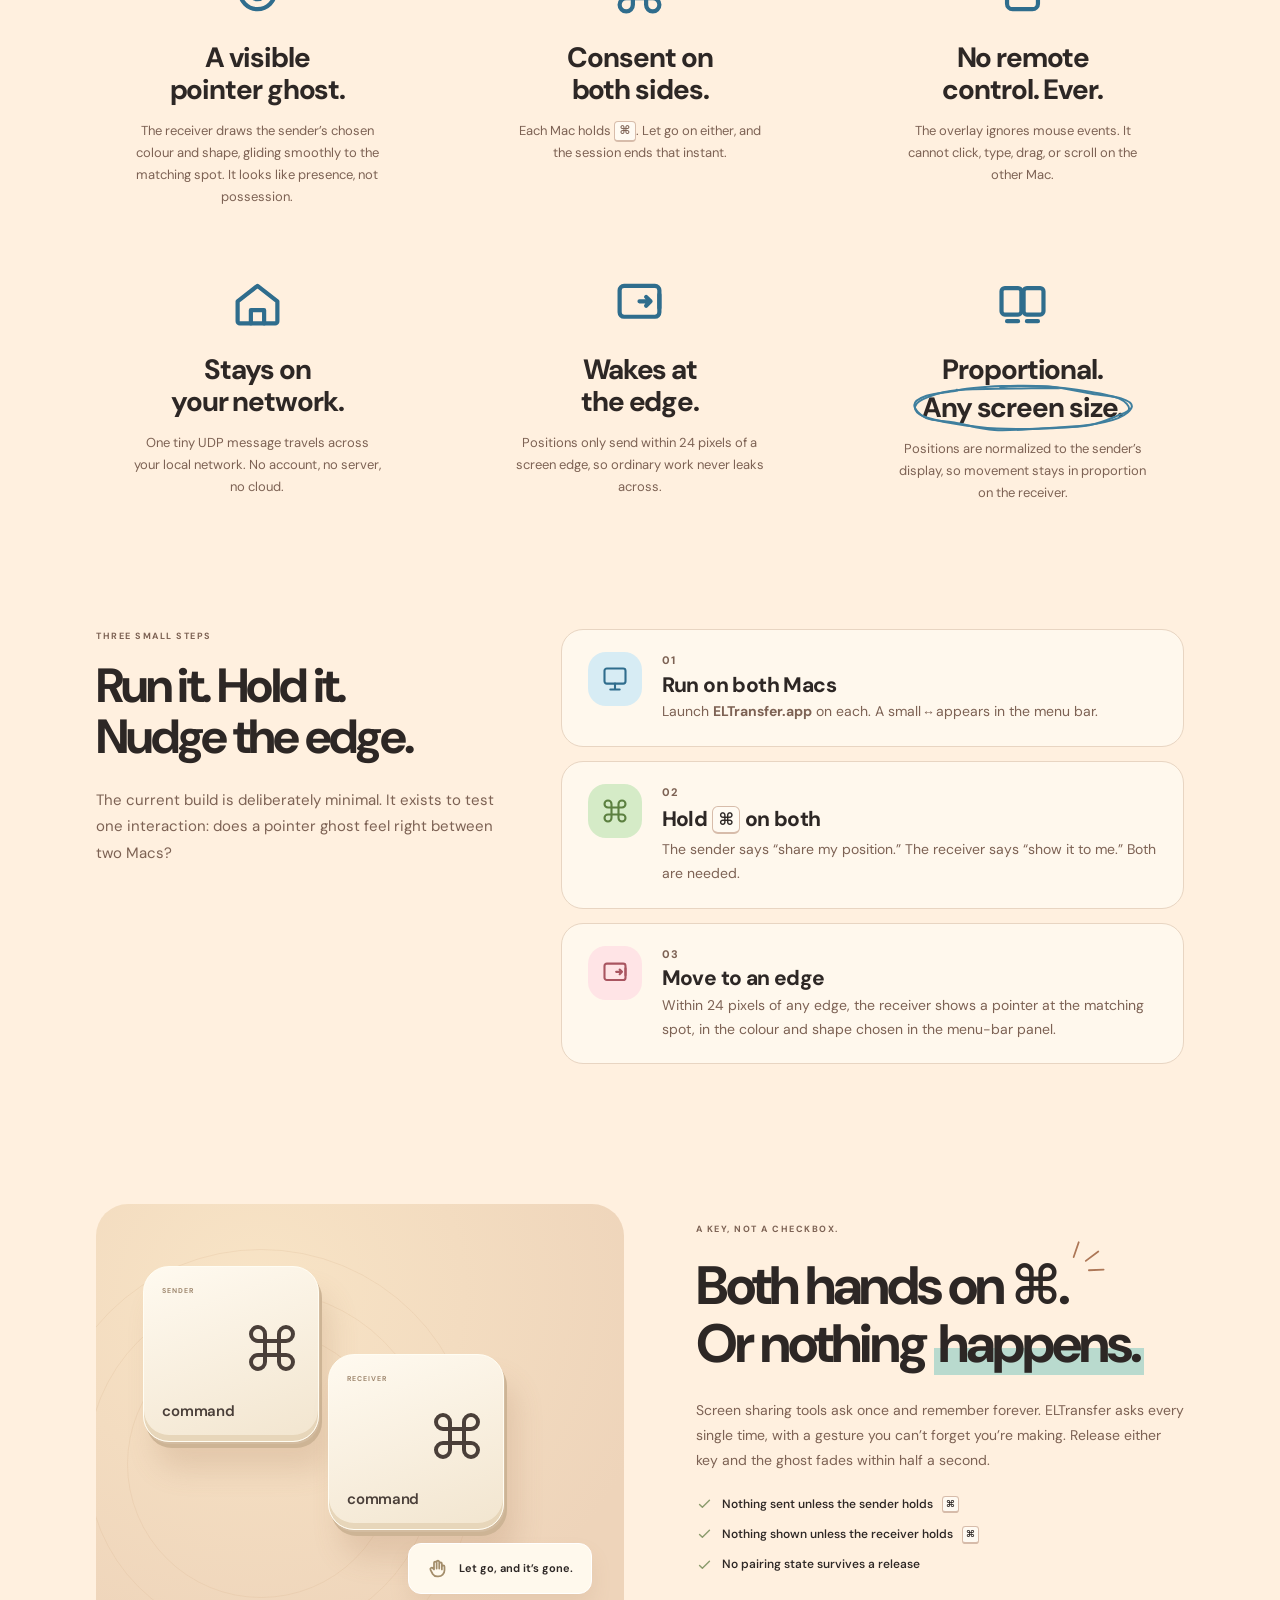
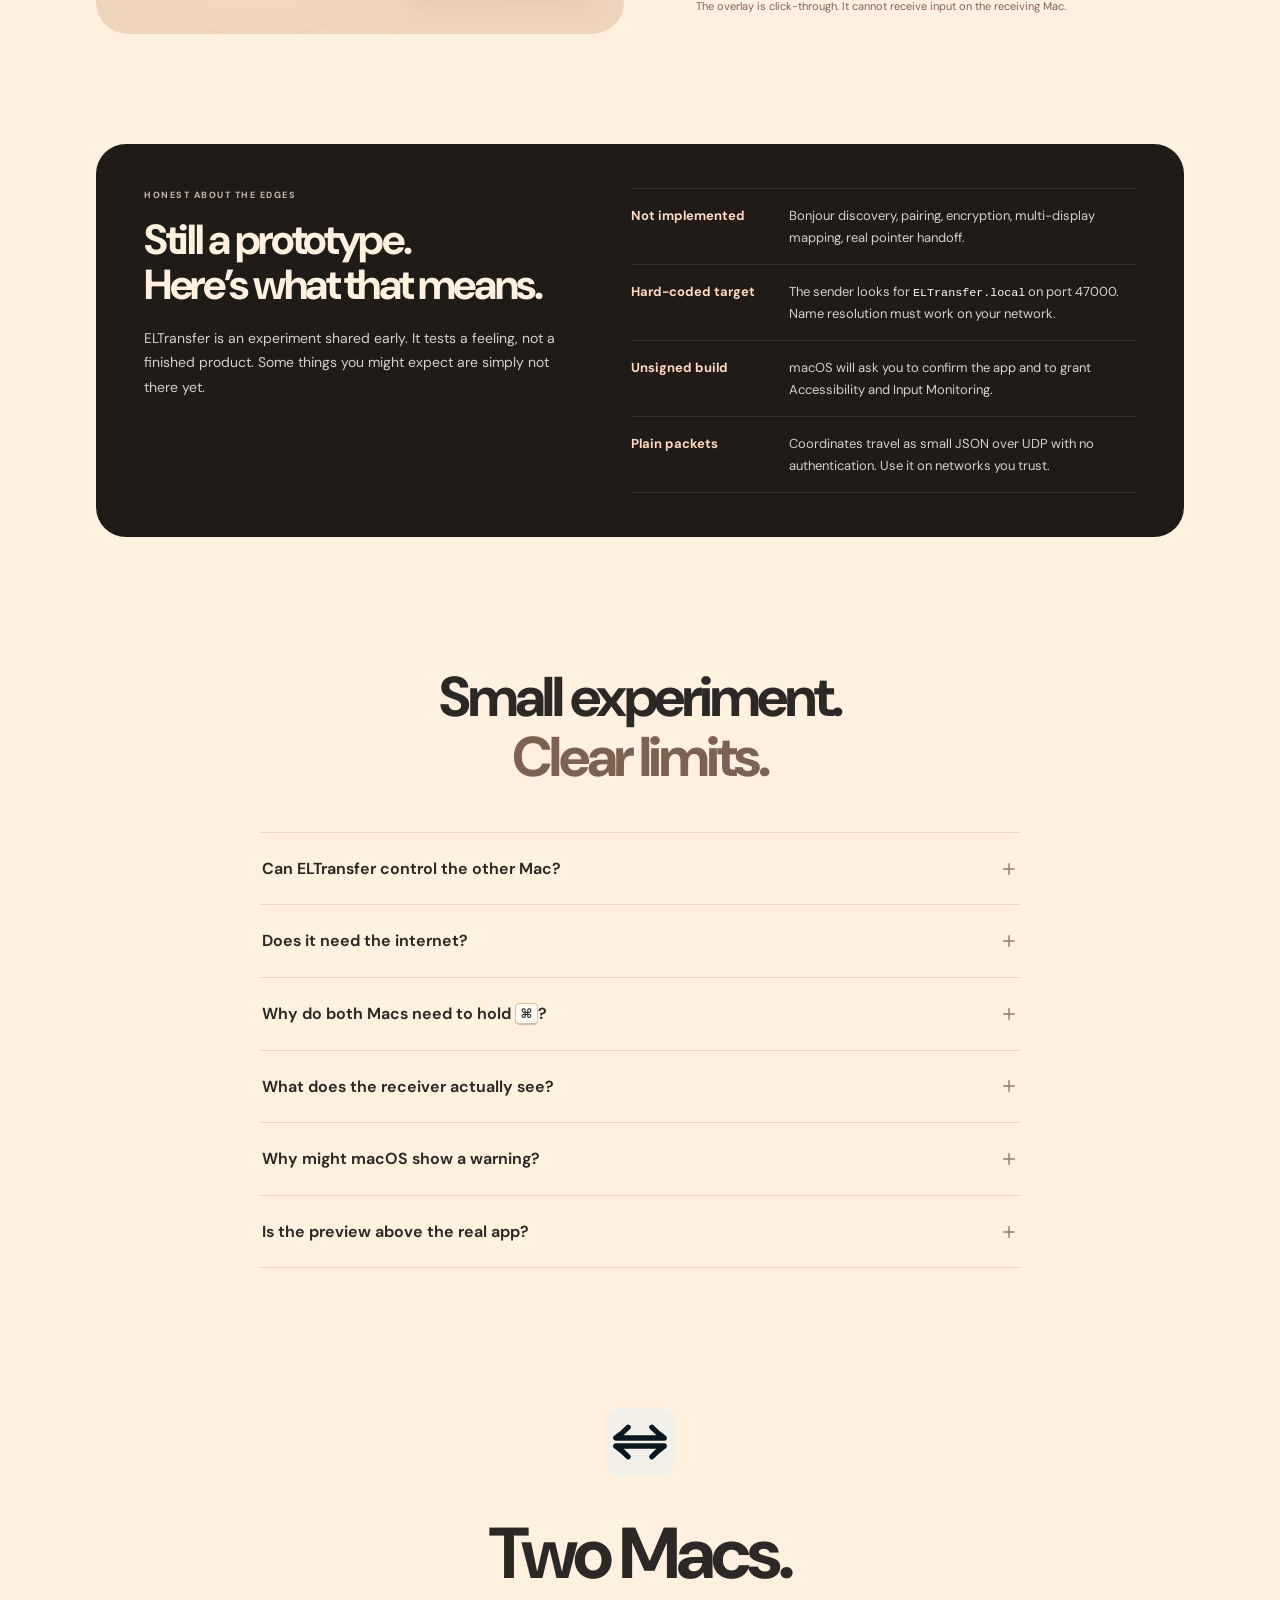
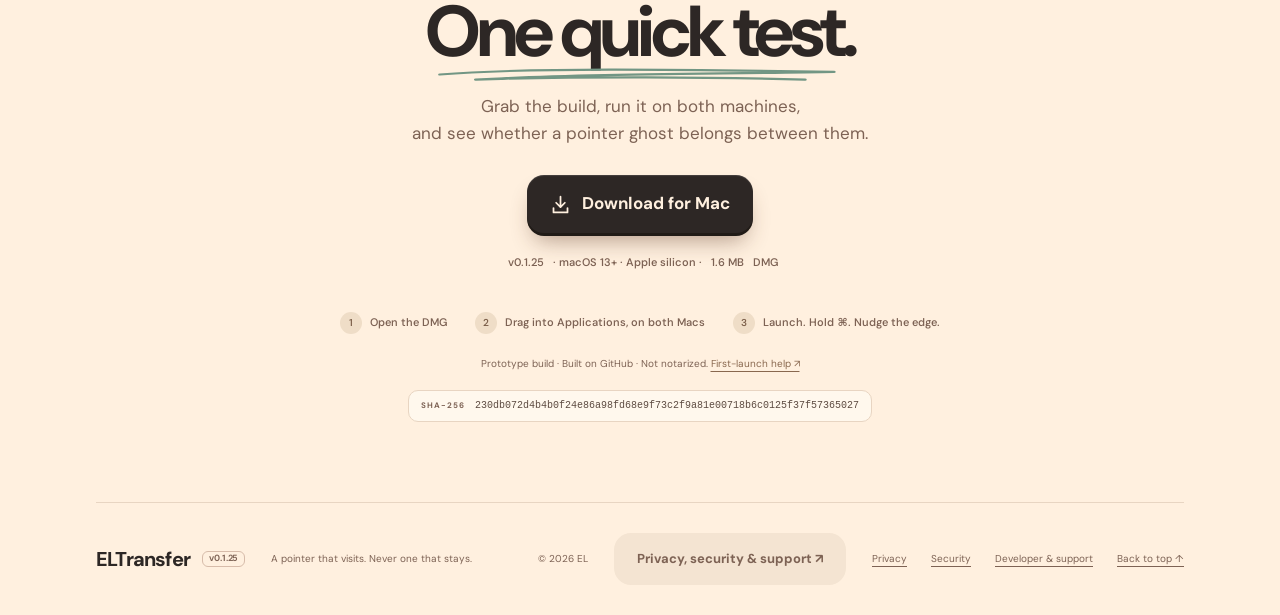
==== commit 2f21e11e: "Publish ELTransfer build 96f871e" ====
--- a/eltransfer/index.html
+++ b/eltransfer/index.html
@@ -49,7 +49,7 @@
     </svg>
 
     <header class="site-header">
-      <a class="brand" href="#top" aria-label="ELTransfer home"><span class="app-icon app-icon-small"><img src="assets/eltransfer-logo.svg" alt="" width="1024" height="1024" /></span>ELTransfer <span class="version" data-app-version>v0.1.24</span></a>
+      <a class="brand" href="#top" aria-label="ELTransfer home"><span class="app-icon app-icon-small"><img src="assets/eltransfer-logo.svg" alt="" width="1024" height="1024" /></span>ELTransfer <span class="version" data-app-version>v0.1.25</span></a>
       <nav id="main-nav" aria-label="Main navigation">
         <a href="#demo"><svg class="icon" aria-hidden="true"><use href="#i-spark" /></svg>Demo</a>
         <a href="#how"><svg class="icon" aria-hidden="true"><use href="#i-both" /></svg>Features</a>
@@ -81,7 +81,7 @@
           <a class="button button-soft" href="#demo">See the ghost cross over<svg class="icon" aria-hidden="true"><use href="#i-arrow" /></svg></a>
         </div>
         <p class="compatibility">
-          macOS 13+ <span>·</span> Apple silicon <span>·</span> <span data-download-size>1.6 MB</span> <span>·</span> Prototype <span data-app-version>v0.1.24</span>
+          macOS 13+ <span>·</span> Apple silicon <span>·</span> <span data-download-size>1.6 MB</span> <span>·</span> Prototype <span data-app-version>v0.1.25</span>
         </p>
         <p class="trust-links"><a href="about.html#privacy-policy">Privacy</a> · <a href="about.html#security">Security details</a> · <a href="about.html#support">Developer &amp; support</a></p>
       </section>
@@ -316,7 +316,7 @@
         <h2>Two Macs.<br /> <span class="notebook-living">One quick test.<svg class="notebook-doodle living-scribble" viewBox="0 0 300 22" preserveAspectRatio="none" aria-hidden="true" focusable="false"><path pathLength="1" d="M5 11C67 3 174 5 291 8 229 10 105 10 31 17c78-4 172-3 239 0" /></svg></span></h2>
         <p>Grab the build, run it on both machines,<br /> and see whether a pointer ghost belongs between them.</p>
         <a class="button button-primary" href="downloads/ELTransfer.dmg" download><svg class="icon" aria-hidden="true"><use href="#i-download" /></svg>Download for Mac</a>
-        <p class="compatibility"><span data-app-version>v0.1.24</span> · macOS 13+ · Apple silicon · <span data-download-size>1.6 MB</span> DMG</p>
+        <p class="compatibility"><span data-app-version>v0.1.25</span> · macOS 13+ · Apple silicon · <span data-download-size>1.6 MB</span> DMG</p>
         <ol class="install-steps">
           <li><span aria-hidden="true">1</span> Open the DMG</li>
           <li><span aria-hidden="true">2</span> Drag into Applications, on both Macs</li>
@@ -326,12 +326,12 @@
           Prototype build · Built on GitHub · Not notarized.
           <a href="#launch-faq" id="launch-help">First-launch help ↗</a>
         </p>
-        <p class="checksum"><span>SHA-256</span><code data-download-sha256>45197b11bf31dbdd8b7fba0b57d6ca3facfe07a5af776f3141064095e0fc2bbd</code></p>
+        <p class="checksum"><span>SHA-256</span><code data-download-sha256>230db072d4b4b0f24e86a98fd68e9f73c2f9a81e00718b6c0125f37f57365027</code></p>
       </section>
     </main>
 
     <footer class="wrap">
-      <a class="brand" href="#top" aria-label="ELTransfer home">ELTransfer <span class="version" data-app-version>v0.1.24</span></a>
+      <a class="brand" href="#top" aria-label="ELTransfer home">ELTransfer <span class="version" data-app-version>v0.1.25</span></a>
       <p>A pointer that visits. Never one that stays.</p>
       <span>© 2026 EL</span>
       <a class="button button-soft about-button" href="about.html">Privacy, security &amp; support ↗</a>
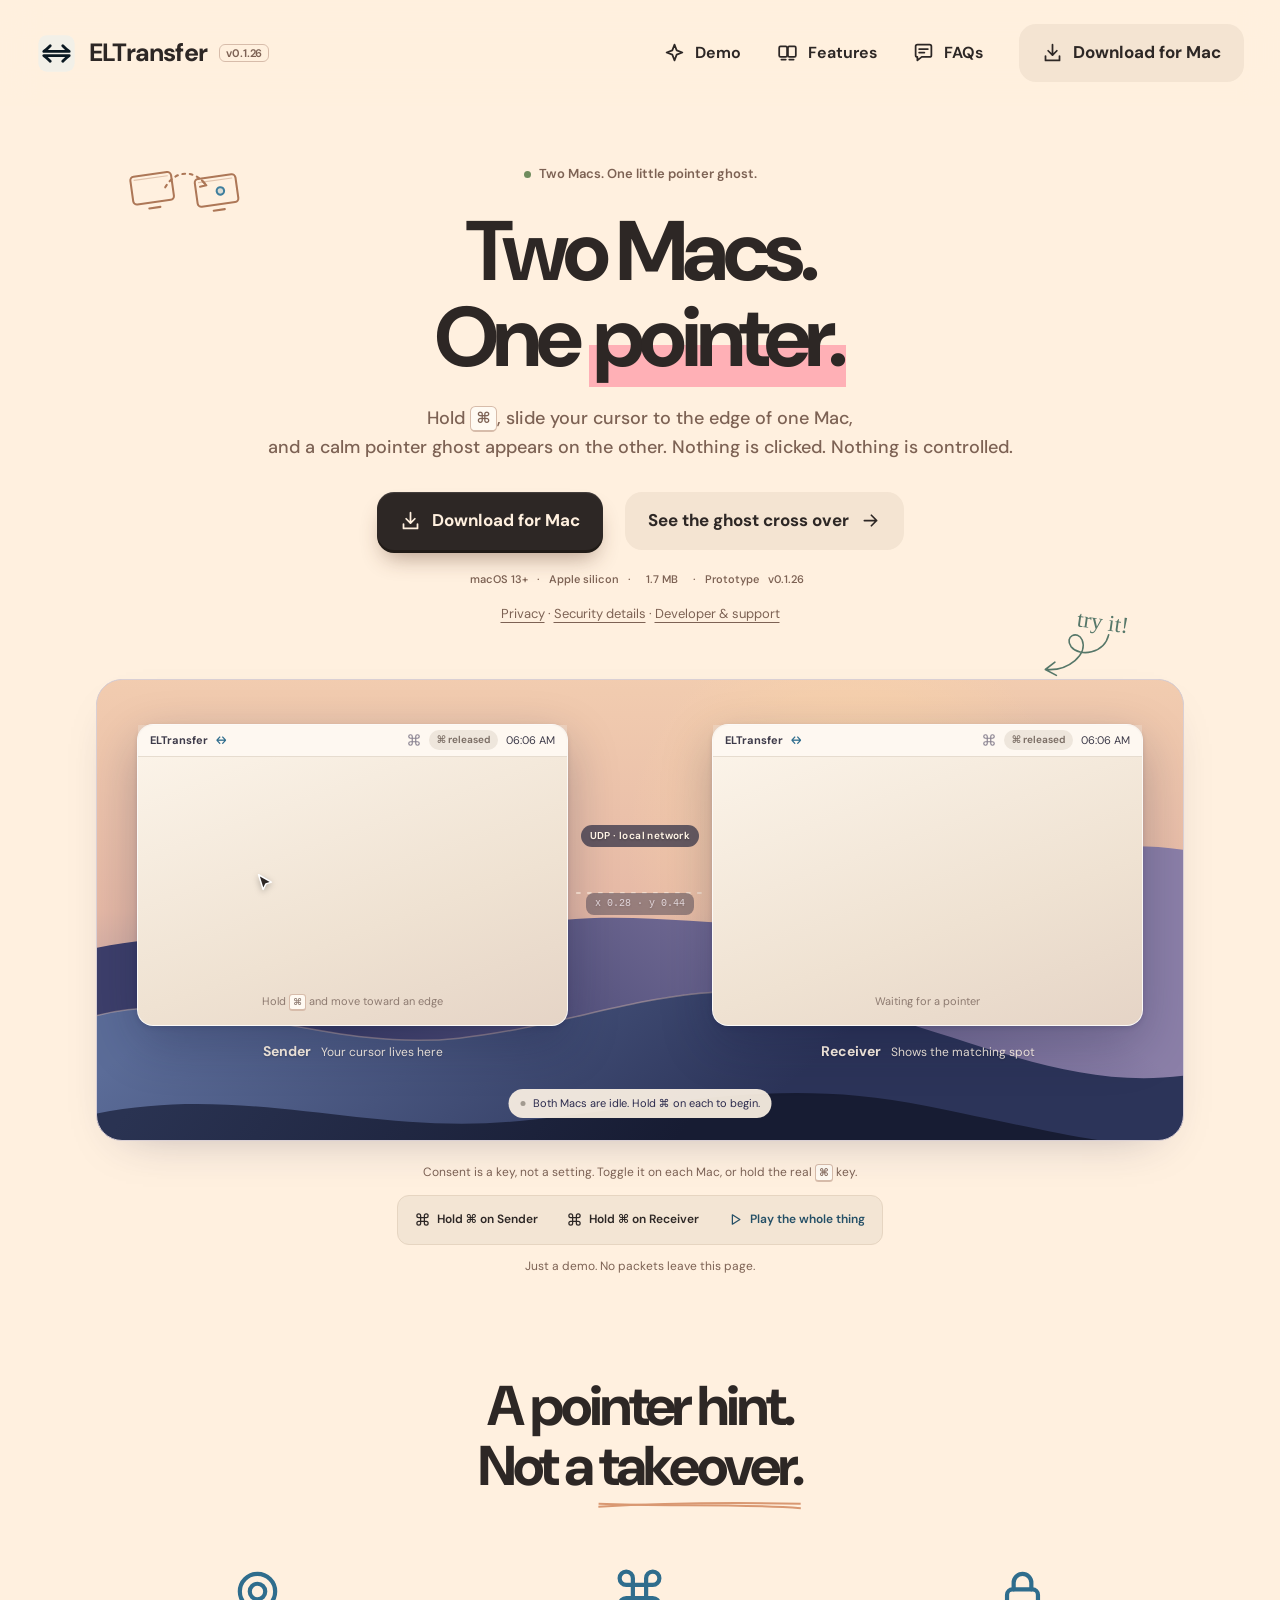
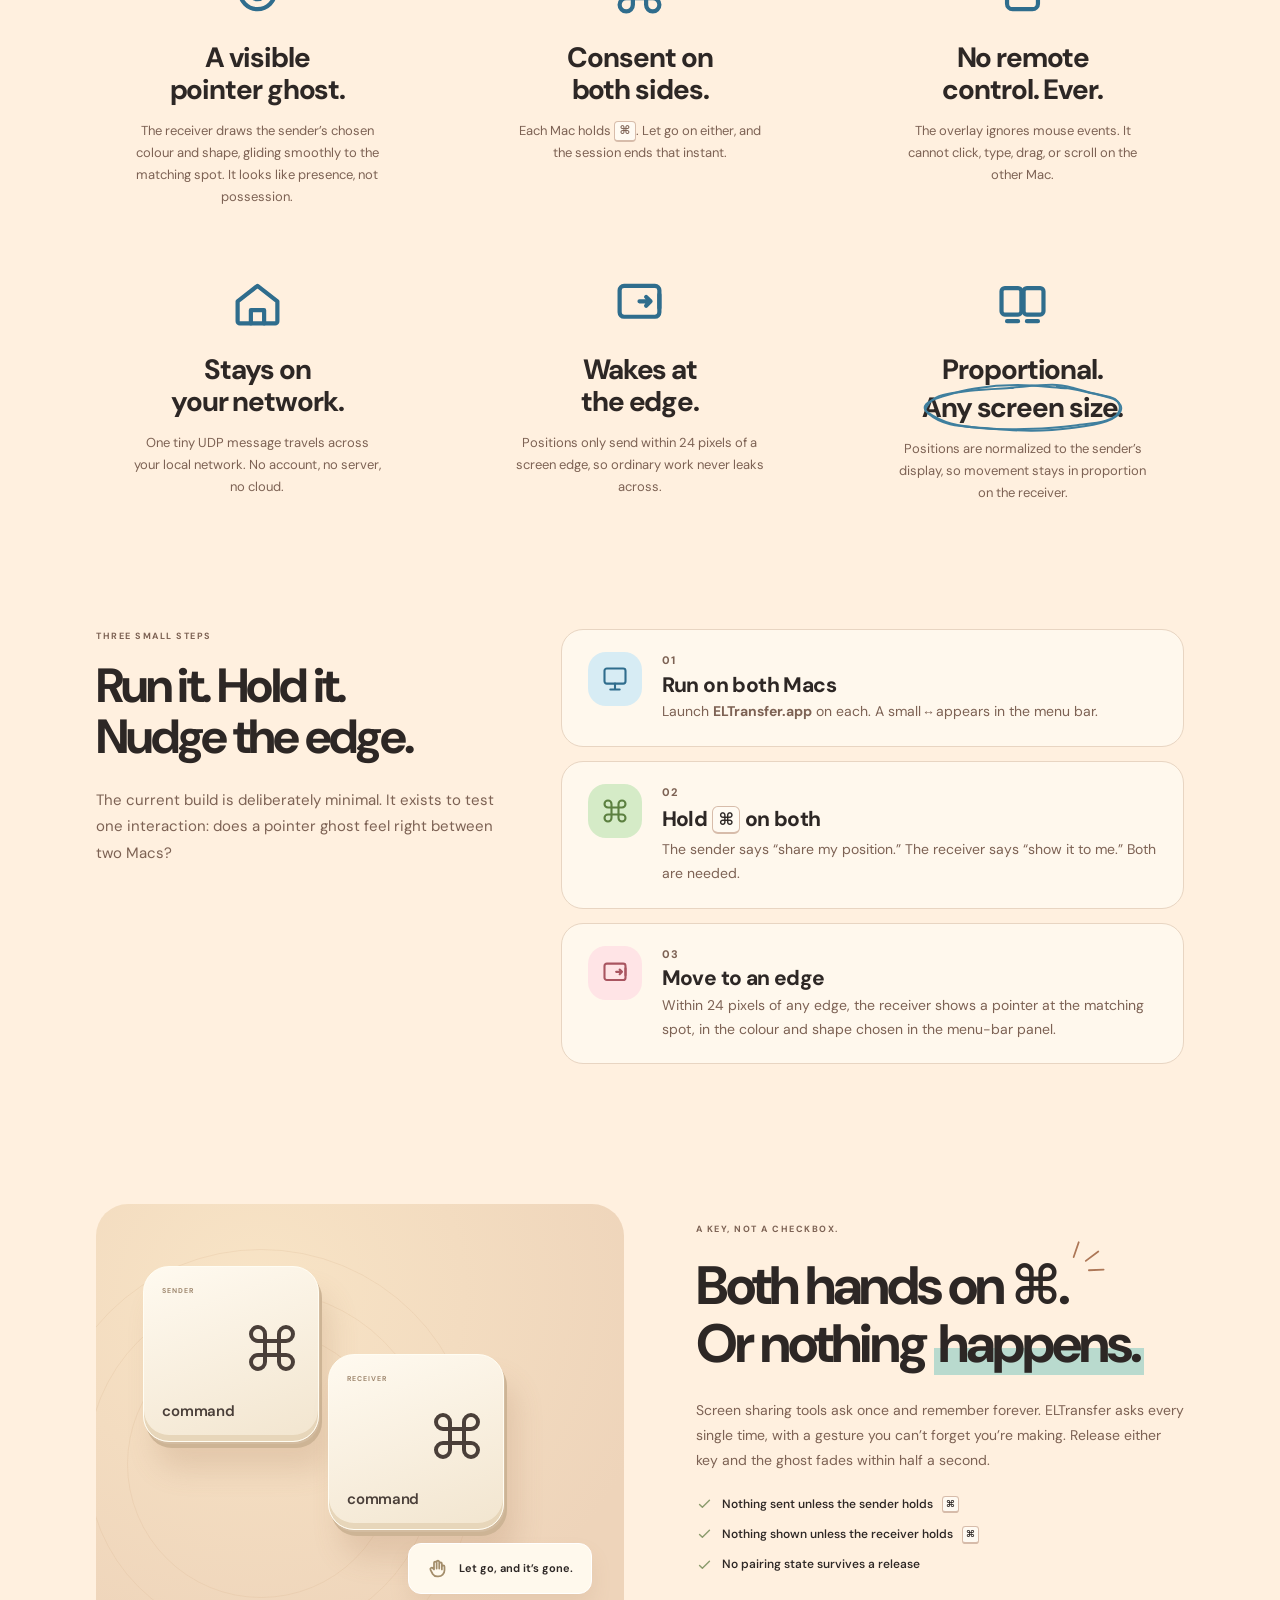
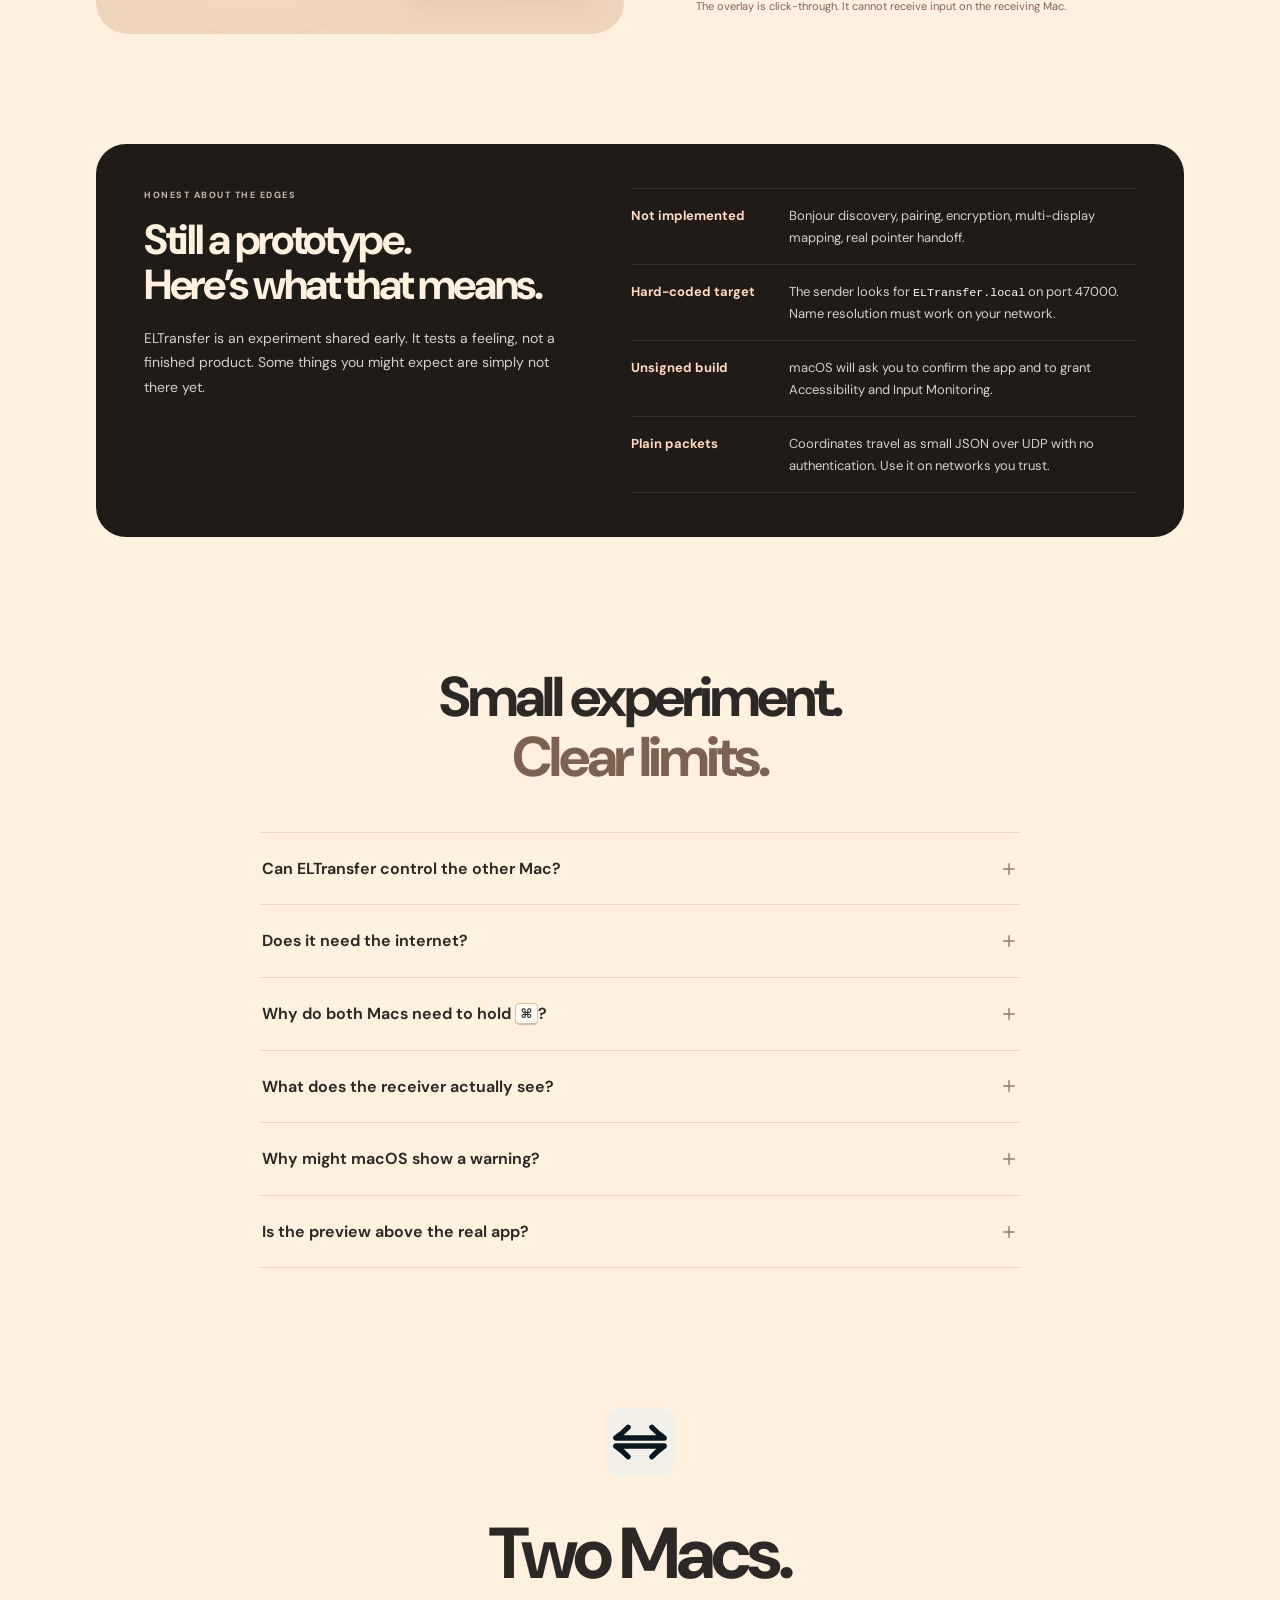
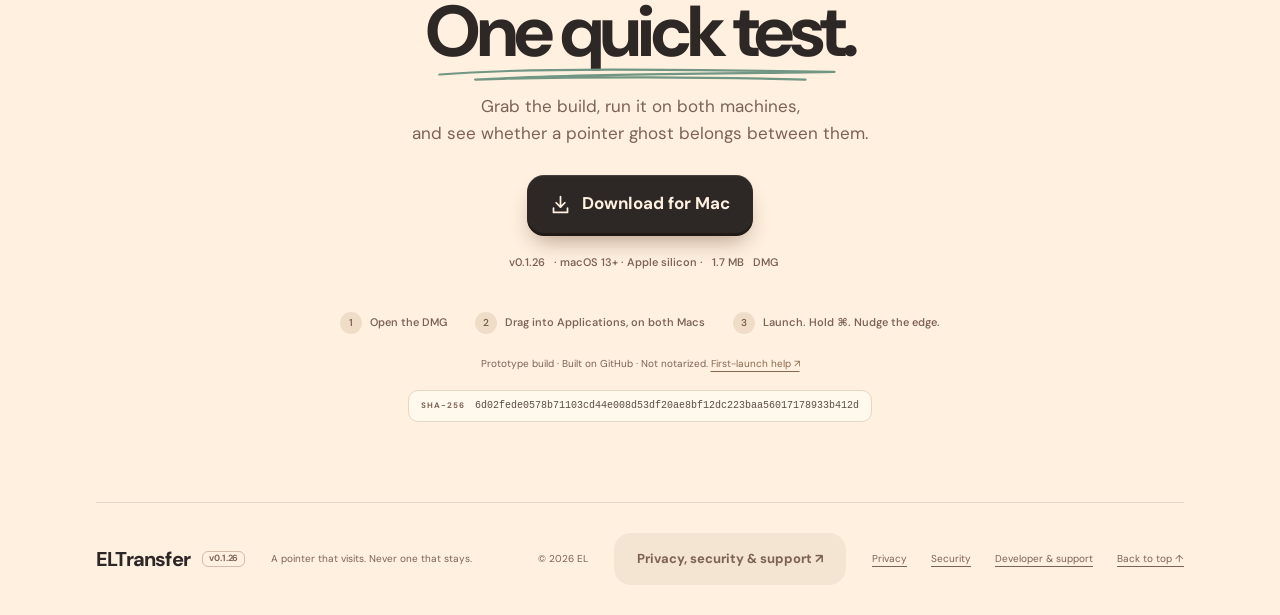
==== commit 8ac41489: "Publish ELTransfer build c7109fc" ====
--- a/eltransfer/index.html
+++ b/eltransfer/index.html
@@ -49,7 +49,7 @@
     </svg>
 
     <header class="site-header">
-      <a class="brand" href="#top" aria-label="ELTransfer home"><span class="app-icon app-icon-small"><img src="assets/eltransfer-logo.svg" alt="" width="1024" height="1024" /></span>ELTransfer <span class="version" data-app-version>v0.1.25</span></a>
+      <a class="brand" href="#top" aria-label="ELTransfer home"><span class="app-icon app-icon-small"><img src="assets/eltransfer-logo.svg" alt="" width="1024" height="1024" /></span>ELTransfer <span class="version" data-app-version>v0.1.26</span></a>
       <nav id="main-nav" aria-label="Main navigation">
         <a href="#demo"><svg class="icon" aria-hidden="true"><use href="#i-spark" /></svg>Demo</a>
         <a href="#how"><svg class="icon" aria-hidden="true"><use href="#i-both" /></svg>Features</a>
@@ -81,7 +81,7 @@
           <a class="button button-soft" href="#demo">See the ghost cross over<svg class="icon" aria-hidden="true"><use href="#i-arrow" /></svg></a>
         </div>
         <p class="compatibility">
-          macOS 13+ <span>·</span> Apple silicon <span>·</span> <span data-download-size>1.6 MB</span> <span>·</span> Prototype <span data-app-version>v0.1.25</span>
+          macOS 13+ <span>·</span> Apple silicon <span>·</span> <span data-download-size>1.7 MB</span> <span>·</span> Prototype <span data-app-version>v0.1.26</span>
         </p>
         <p class="trust-links"><a href="about.html#privacy-policy">Privacy</a> · <a href="about.html#security">Security details</a> · <a href="about.html#support">Developer &amp; support</a></p>
       </section>
@@ -316,7 +316,7 @@
         <h2>Two Macs.<br /> <span class="notebook-living">One quick test.<svg class="notebook-doodle living-scribble" viewBox="0 0 300 22" preserveAspectRatio="none" aria-hidden="true" focusable="false"><path pathLength="1" d="M5 11C67 3 174 5 291 8 229 10 105 10 31 17c78-4 172-3 239 0" /></svg></span></h2>
         <p>Grab the build, run it on both machines,<br /> and see whether a pointer ghost belongs between them.</p>
         <a class="button button-primary" href="downloads/ELTransfer.dmg" download><svg class="icon" aria-hidden="true"><use href="#i-download" /></svg>Download for Mac</a>
-        <p class="compatibility"><span data-app-version>v0.1.25</span> · macOS 13+ · Apple silicon · <span data-download-size>1.6 MB</span> DMG</p>
+        <p class="compatibility"><span data-app-version>v0.1.26</span> · macOS 13+ · Apple silicon · <span data-download-size>1.7 MB</span> DMG</p>
         <ol class="install-steps">
           <li><span aria-hidden="true">1</span> Open the DMG</li>
           <li><span aria-hidden="true">2</span> Drag into Applications, on both Macs</li>
@@ -326,12 +326,12 @@
           Prototype build · Built on GitHub · Not notarized.
           <a href="#launch-faq" id="launch-help">First-launch help ↗</a>
         </p>
-        <p class="checksum"><span>SHA-256</span><code data-download-sha256>230db072d4b4b0f24e86a98fd68e9f73c2f9a81e00718b6c0125f37f57365027</code></p>
+        <p class="checksum"><span>SHA-256</span><code data-download-sha256>6d02fede0578b71103cd44e008d53df20ae8bf12dc223baa56017178933b412d</code></p>
       </section>
     </main>
 
     <footer class="wrap">
-      <a class="brand" href="#top" aria-label="ELTransfer home">ELTransfer <span class="version" data-app-version>v0.1.25</span></a>
+      <a class="brand" href="#top" aria-label="ELTransfer home">ELTransfer <span class="version" data-app-version>v0.1.26</span></a>
       <p>A pointer that visits. Never one that stays.</p>
       <span>© 2026 EL</span>
       <a class="button button-soft about-button" href="about.html">Privacy, security &amp; support ↗</a>
